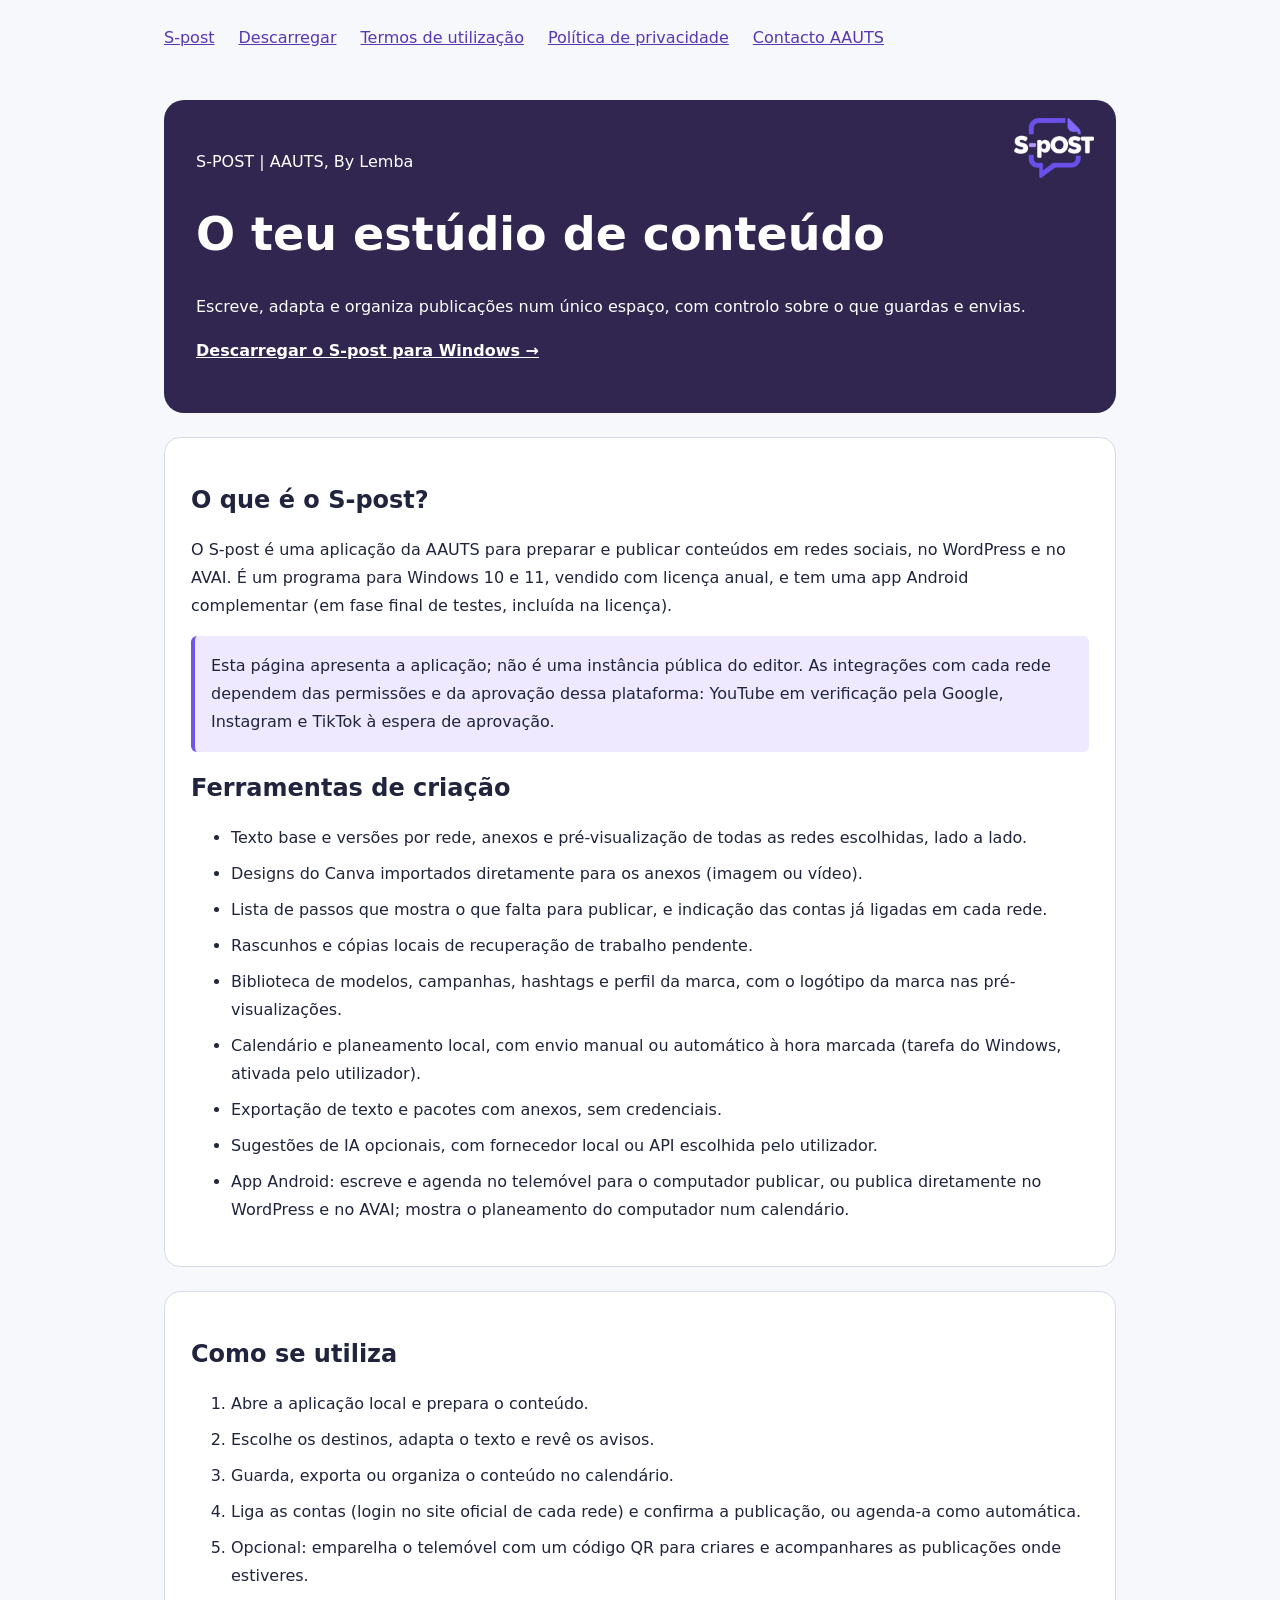
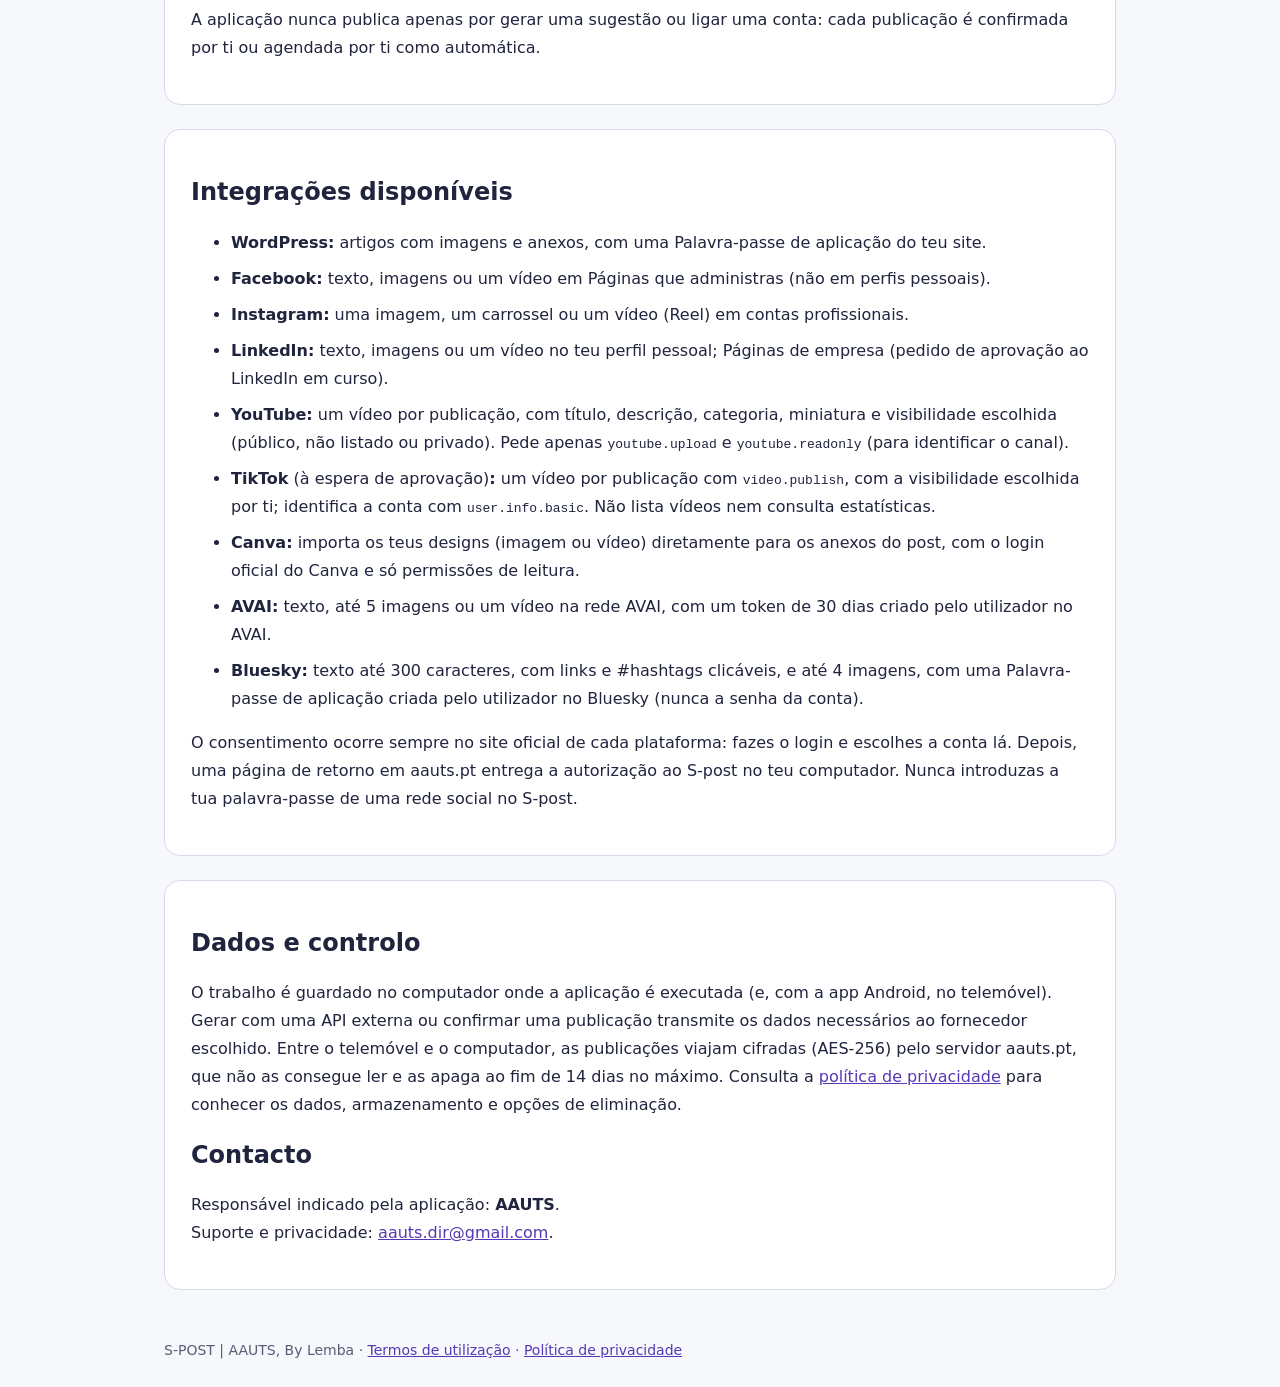
==== index.html @ 444eac50 "Site público do S-post (s-post.aauts.pt)" ====
<!doctype html>
<html lang="pt-PT">
<head>
  <meta charset="utf-8">
  <meta name="viewport" content="width=device-width, initial-scale=1">
  <meta name="description" content="S-post, o estúdio de conteúdos da AAUTS: escreve uma vez e publica no Facebook, LinkedIn, WordPress, AVAI, Bluesky, YouTube, Instagram e TikTok, a partir do Windows e do telemóvel Android.">
  <meta name="referrer" content="no-referrer">
  <title>S-post — publica em várias redes de uma vez | AAUTS</title>
  <link rel="stylesheet" href="style.css">
</head>
<body>
<nav aria-label="Navegação principal">
  <a href="index.html" aria-current="page">S-post</a>
  <a href="https://www.aauts.pt/deskai/spost/s-post.php">Descarregar</a>
  <a href="termos.html">Termos de utilização</a>
  <a href="privacidade.html">Política de privacidade</a>
  <a href="mailto:aauts.dir@gmail.com">Contacto AAUTS</a>
</nav>
<main>
  <header style="position:relative">
    <img src="media/logo-spost-branco.webp" alt="S-pOST" width="240" height="180"
      style="position:absolute;top:18px;right:22px;width:clamp(56px,10vw,80px);height:auto">
    <p style="padding-right:76px">S-POST | AAUTS, By Lemba</p>
    <h1>O teu estúdio de conteúdo</h1>
    <p>Escreve, adapta e organiza publicações num único espaço, com controlo sobre o que guardas e envias.</p>
    <p><a href="https://www.aauts.pt/deskai/spost/s-post.php" style="color:#fff;font-weight:700">Descarregar o S-post para Windows →</a></p>
  </header>
  <section>
    <h2>O que é o S-post?</h2>
    <p>O S-post é uma aplicação da AAUTS para preparar e publicar conteúdos em redes sociais, no WordPress e no AVAI.
      É um programa para Windows 10 e 11, vendido com licença anual, e tem uma app Android complementar
      (em fase final de testes, incluída na licença).</p>
    <p class="notice">Esta página apresenta a aplicação; não é uma instância pública do editor. As integrações com cada
      rede dependem das permissões e da aprovação dessa plataforma: YouTube em verificação pela Google, Instagram e
      TikTok à espera de aprovação.</p>
    <h2>Ferramentas de criação</h2>
    <ul>
      <li>Texto base e versões por rede, anexos e pré-visualização de todas as redes escolhidas, lado a lado.</li>
      <li>Designs do Canva importados diretamente para os anexos (imagem ou vídeo).</li>
      <li>Lista de passos que mostra o que falta para publicar, e indicação das contas já ligadas em cada rede.</li>
      <li>Rascunhos e cópias locais de recuperação de trabalho pendente.</li>
      <li>Biblioteca de modelos, campanhas, hashtags e perfil da marca, com o logótipo da marca nas pré-visualizações.</li>
      <li>Calendário e planeamento local, com envio manual ou automático à hora marcada (tarefa do Windows, ativada pelo utilizador).</li>
      <li>Exportação de texto e pacotes com anexos, sem credenciais.</li>
      <li>Sugestões de IA opcionais, com fornecedor local ou API escolhida pelo utilizador.</li>
      <li>App Android: escreve e agenda no telemóvel para o computador publicar, ou publica diretamente no
        WordPress e no AVAI; mostra o planeamento do computador num calendário.</li>
    </ul>
  </section>
  <section>
    <h2>Como se utiliza</h2>
    <ol>
      <li>Abre a aplicação local e prepara o conteúdo.</li>
      <li>Escolhe os destinos, adapta o texto e revê os avisos.</li>
      <li>Guarda, exporta ou organiza o conteúdo no calendário.</li>
      <li>Liga as contas (login no site oficial de cada rede) e confirma a publicação, ou agenda-a como automática.</li>
      <li>Opcional: emparelha o telemóvel com um código QR para criares e acompanhares as publicações onde estiveres.</li>
    </ol>
    <p>A aplicação nunca publica apenas por gerar uma sugestão ou ligar uma conta: cada publicação é confirmada por ti ou agendada por ti como automática.</p>
  </section>
  <section>
    <h2>Integrações disponíveis</h2>
    <ul>
      <li><strong>WordPress:</strong> artigos com imagens e anexos, com uma Palavra-passe de aplicação do teu site.</li>
      <li><strong>Facebook:</strong> texto, imagens ou um vídeo em Páginas que administras (não em perfis pessoais).</li>
      <li><strong>Instagram:</strong> uma imagem, um carrossel ou um vídeo (Reel) em contas profissionais.</li>
      <li><strong>LinkedIn:</strong> texto, imagens ou um vídeo no teu perfil pessoal; Páginas de empresa (pedido de aprovação ao LinkedIn em curso).</li>
      <li><strong>YouTube:</strong> um vídeo por publicação, com título, descrição, categoria, miniatura e visibilidade escolhida (público, não listado ou privado). Pede apenas <code>youtube.upload</code> e <code>youtube.readonly</code> (para identificar o canal).</li>
      <li><strong>TikTok</strong> (à espera de aprovação)<strong>:</strong> um vídeo por publicação com <code>video.publish</code>, com a visibilidade escolhida por ti; identifica a conta com <code>user.info.basic</code>. Não lista vídeos nem consulta estatísticas.</li>
      <li><strong>Canva:</strong> importa os teus designs (imagem ou vídeo) diretamente para os anexos do post, com o login oficial do Canva e só permissões de leitura.</li>
      <li><strong>AVAI:</strong> texto, até 5 imagens ou um vídeo na rede AVAI, com um token de 30 dias criado pelo utilizador no AVAI.</li>
      <li><strong>Bluesky:</strong> texto até 300 caracteres, com links e #hashtags clicáveis, e até 4 imagens, com uma Palavra-passe de aplicação criada pelo utilizador no Bluesky (nunca a senha da conta).</li>
    </ul>
    <p>O consentimento ocorre sempre no site oficial de cada plataforma: fazes o login e escolhes a conta lá. Depois, uma página de retorno em aauts.pt entrega a autorização ao S-post no teu computador. Nunca introduzas a tua palavra-passe de uma rede social no S-post.</p>
  </section>
  <section>
    <h2>Dados e controlo</h2>
    <p>O trabalho é guardado no computador onde a aplicação é executada (e, com a app Android, no telemóvel). Gerar com uma API externa ou confirmar uma publicação transmite os dados necessários ao fornecedor escolhido. Entre o telemóvel e o computador, as publicações viajam cifradas (AES-256) pelo servidor aauts.pt, que não as consegue ler e as apaga ao fim de 14 dias no máximo. Consulta a <a href="privacidade.html">política de privacidade</a> para conhecer os dados, armazenamento e opções de eliminação.</p>
    <h2>Contacto</h2>
    <p>Responsável indicado pela aplicação: <strong>AAUTS</strong>.<br>Suporte e privacidade: <a href="mailto:aauts.dir@gmail.com">aauts.dir@gmail.com</a>.</p>
  </section>
</main>
<footer>S-POST | AAUTS, By Lemba · <a href="termos.html">Termos de utilização</a> · <a href="privacidade.html">Política de privacidade</a></footer>
</body>
</html>
---- style.css ----
:root {
  color-scheme: light;
  font-family: system-ui, -apple-system, "Segoe UI", sans-serif;
  color: #20243d;
  background: #f7f8fc;
  line-height: 1.75;
}
* { box-sizing: border-box; }
body { margin: 0; }
main, nav, footer { max-width: 1000px; margin: auto; padding: 24px; }
nav { display: flex; flex-wrap: wrap; gap: 12px 24px; }
a { color: #5638b4; overflow-wrap: anywhere; }
a:focus-visible { outline: 3px solid #7155e8; outline-offset: 4px; }
header { padding: 32px; border-radius: 20px; background: #302650; color: white; }
h1 { line-height: 1.2; font-size: clamp(30px, 5vw, 46px); }
h2 { line-height: 1.35; }
section { margin-top: 24px; padding: 26px; border: 1px solid #d6dbea; border-radius: 16px; background: white; }
li { margin: 8px 0; }
.notice { border-left: 4px solid #7155e8; padding: 16px; background: #eee9ff; border-radius: 6px; }
code { overflow-wrap: anywhere; }
footer { color: #565d75; font-size: 14px; }
@media (max-width: 600px) {
  main, nav, footer { padding: 16px; }
  header, section { padding: 20px; }
}
@media print {
  :root { background: white; color: black; }
  nav { display: none; }
  header { background: white; color: black; padding: 0; }
  section { border: 0; padding: 12px 0; }
}
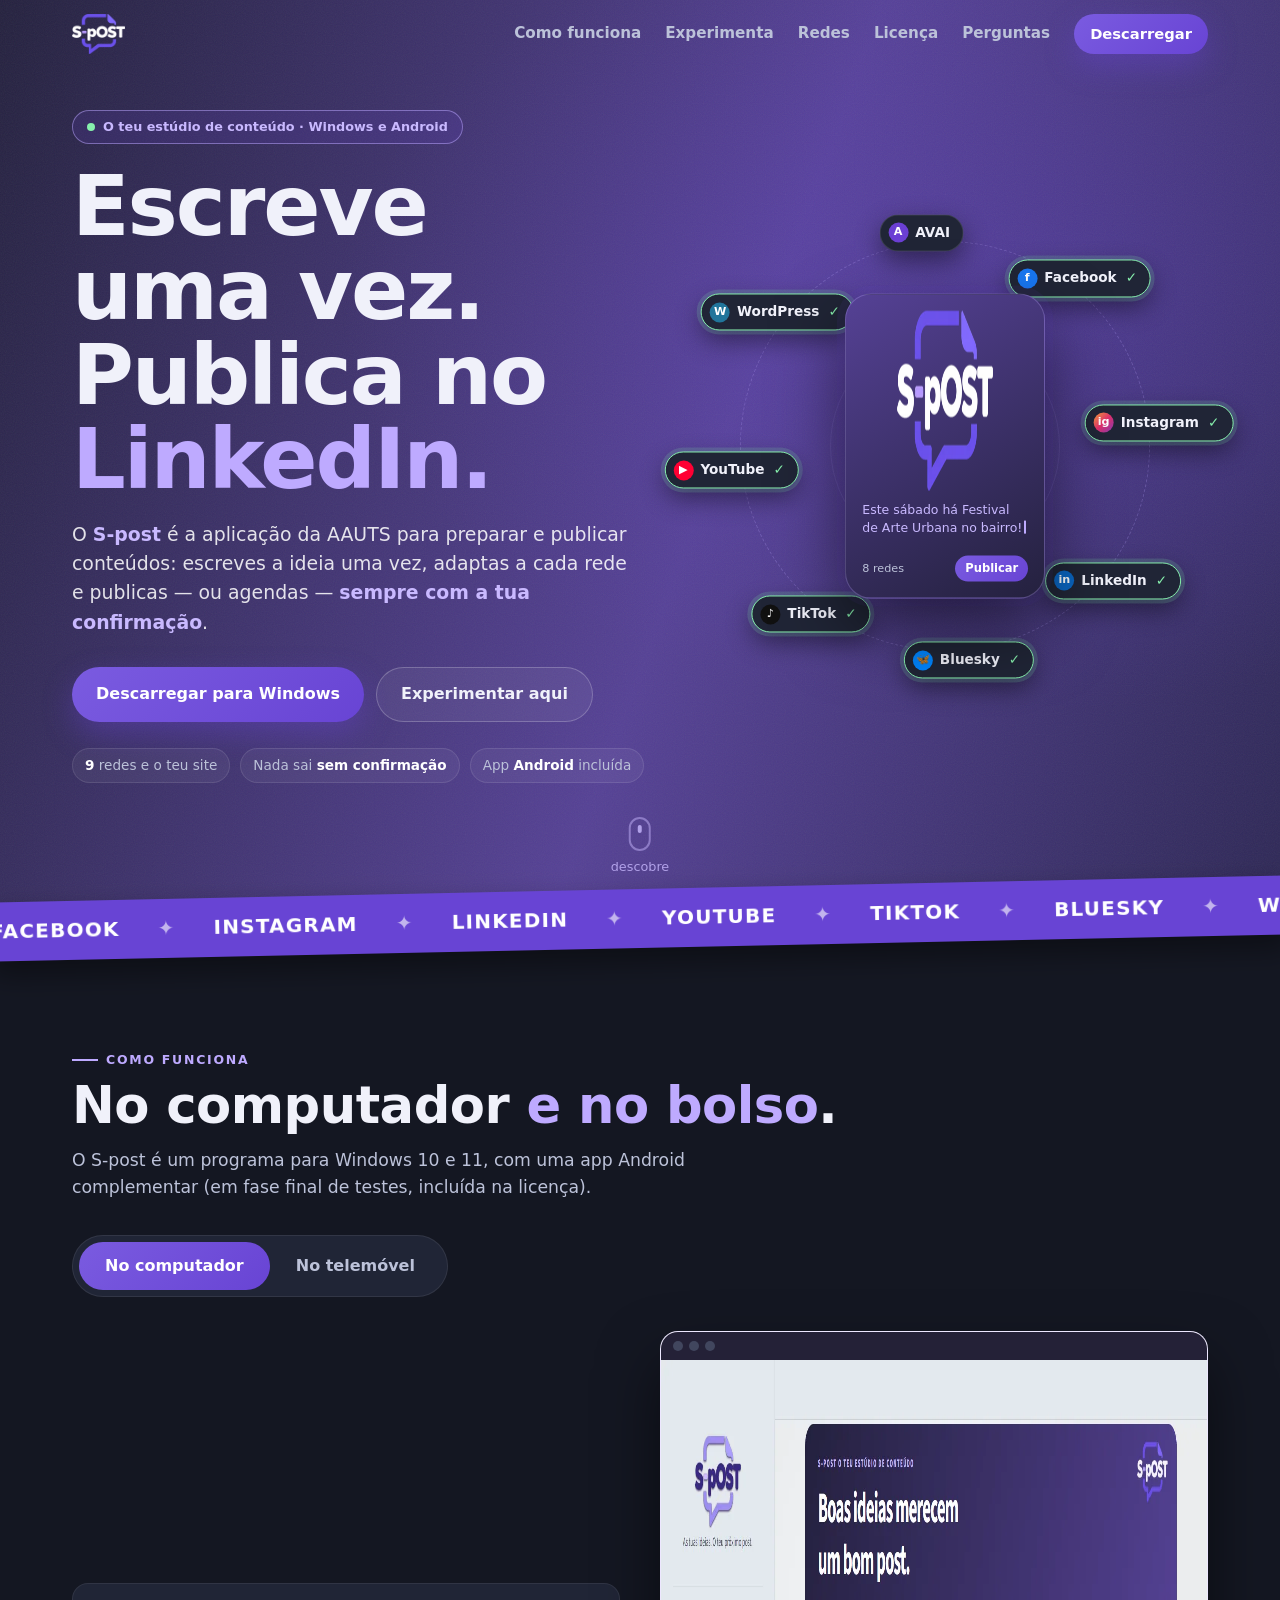
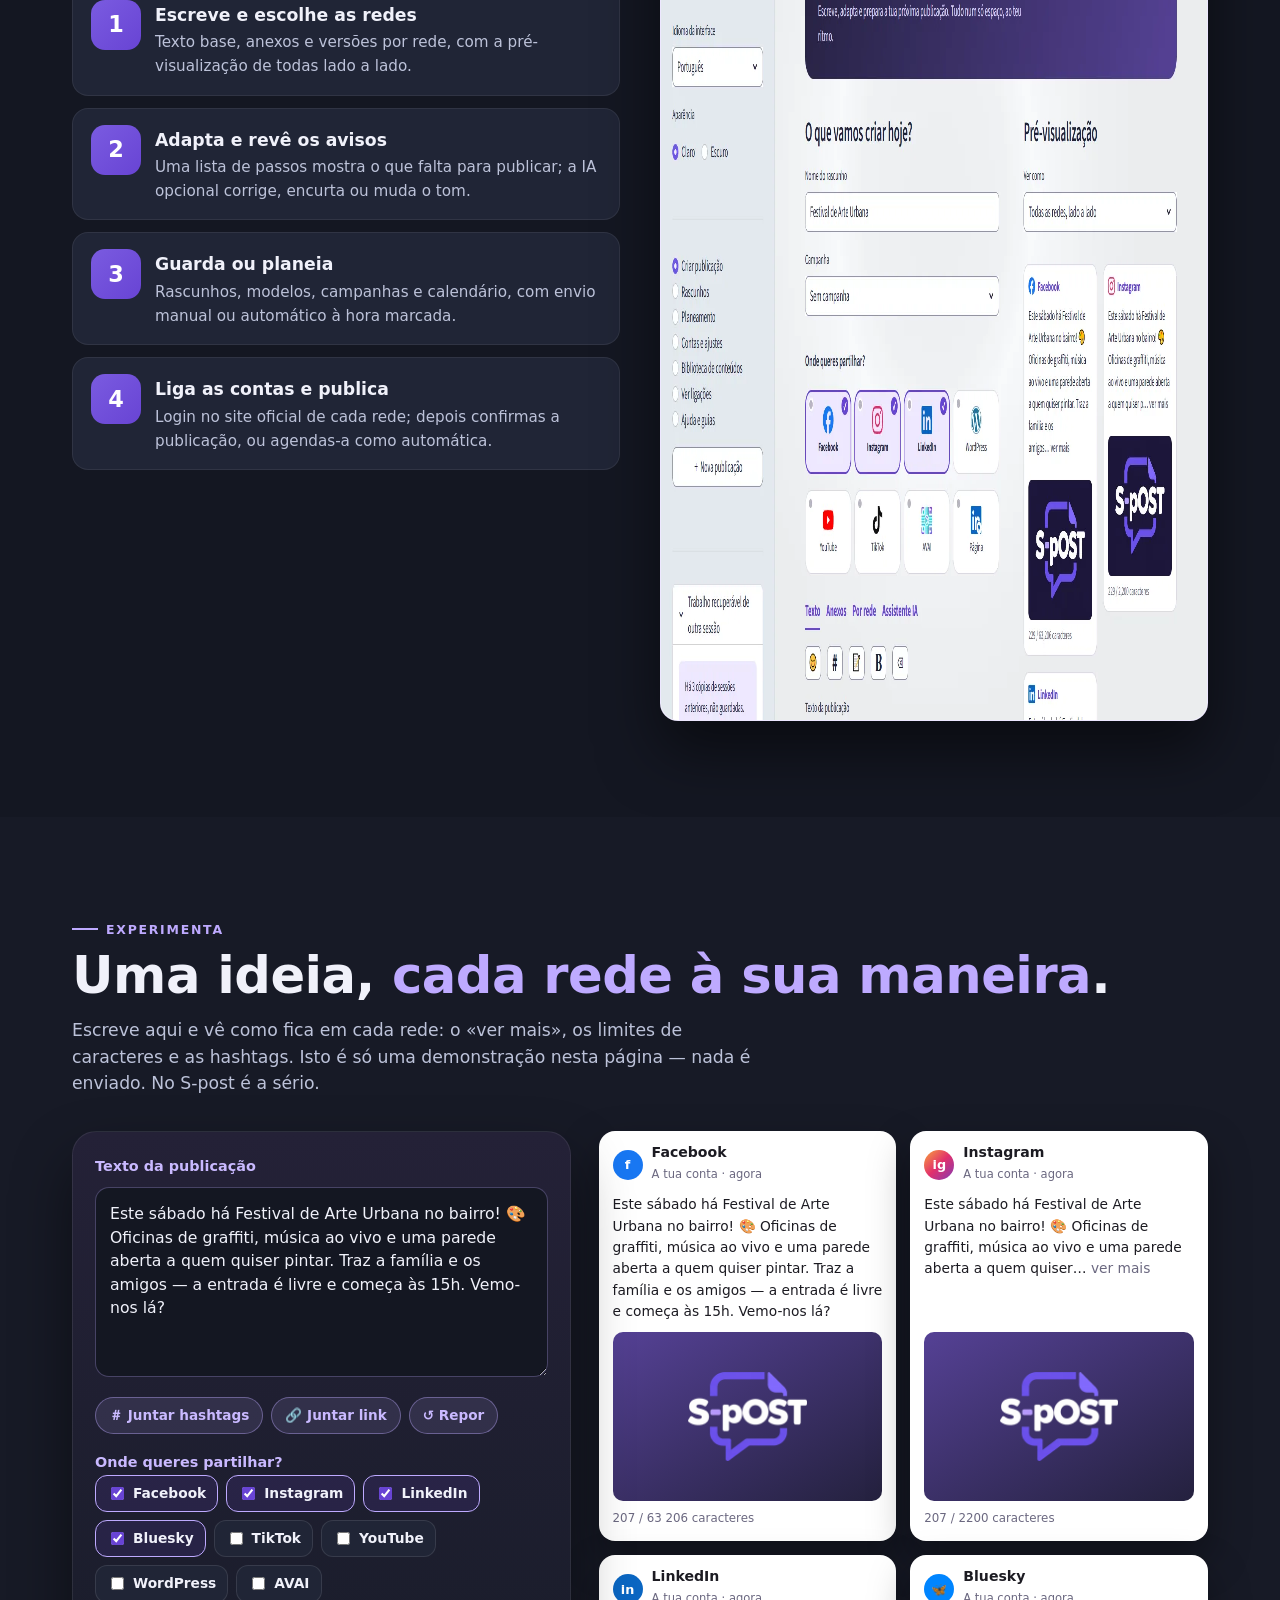
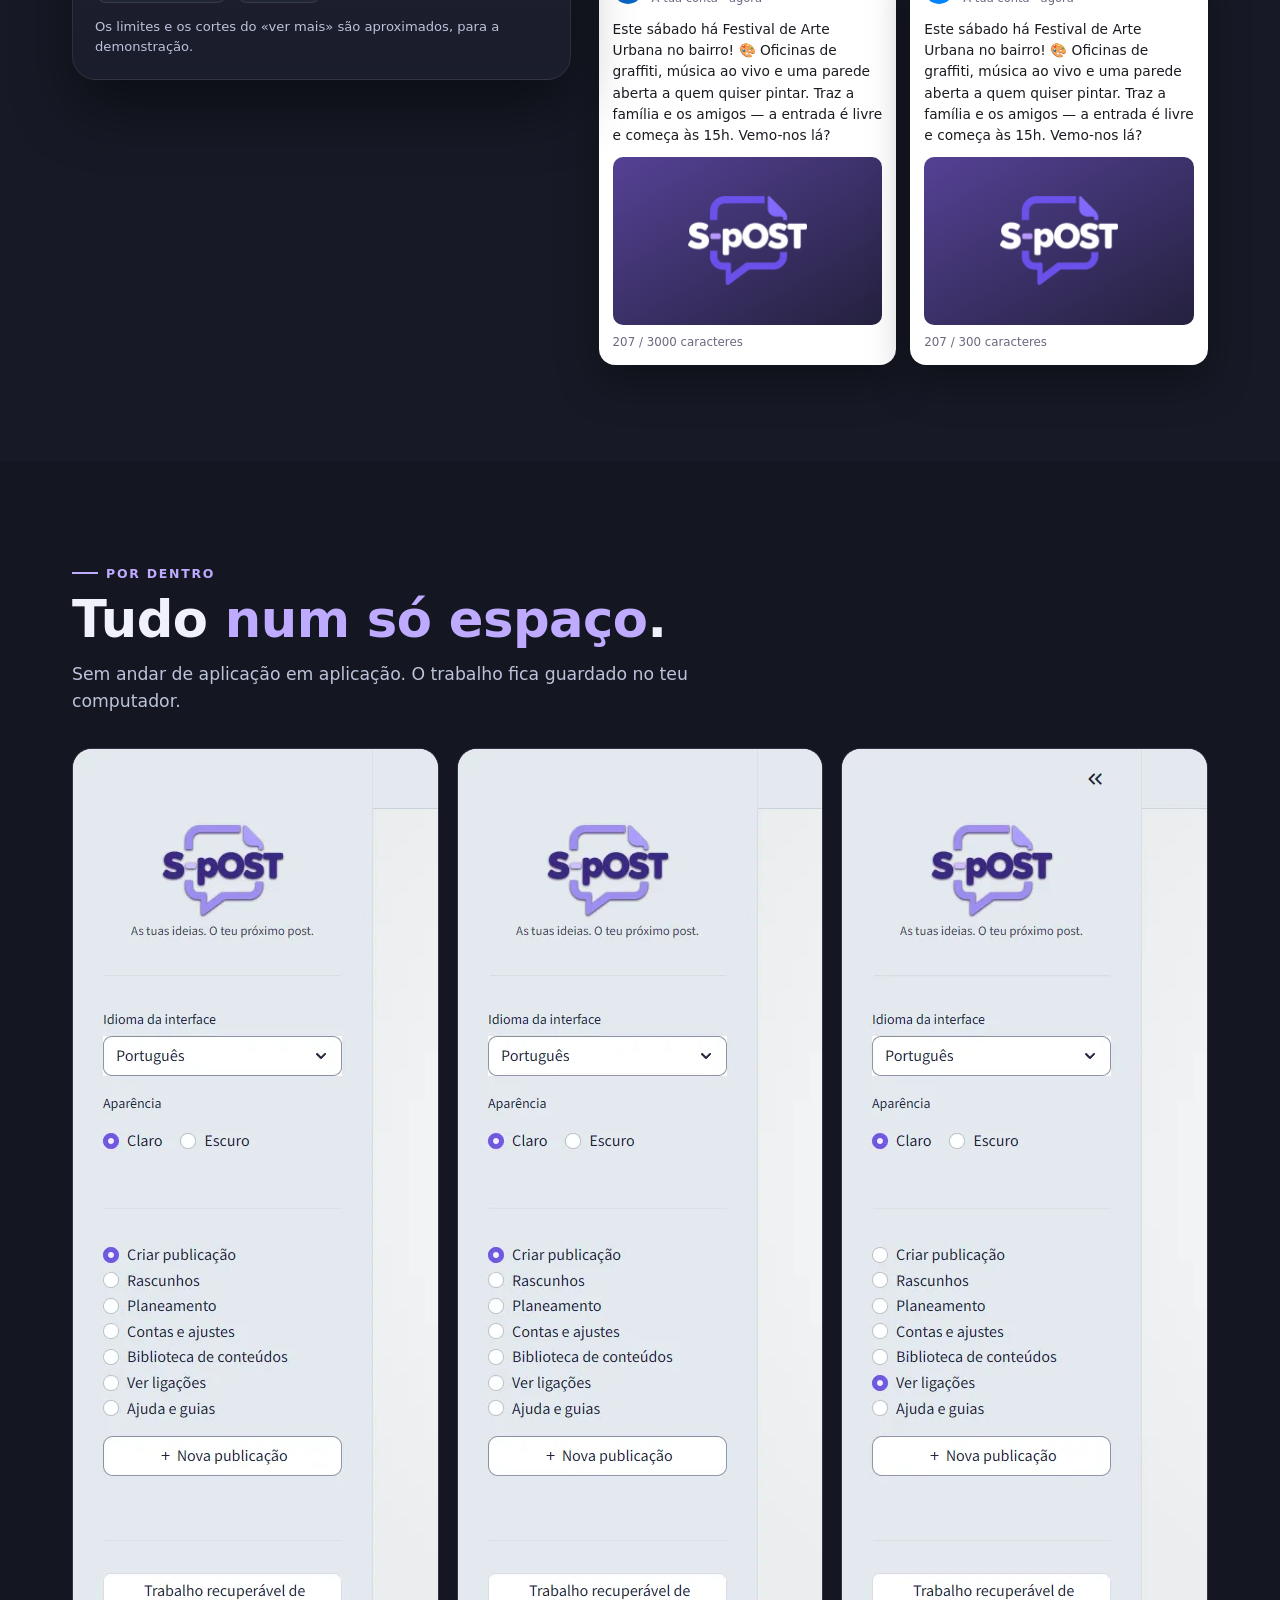
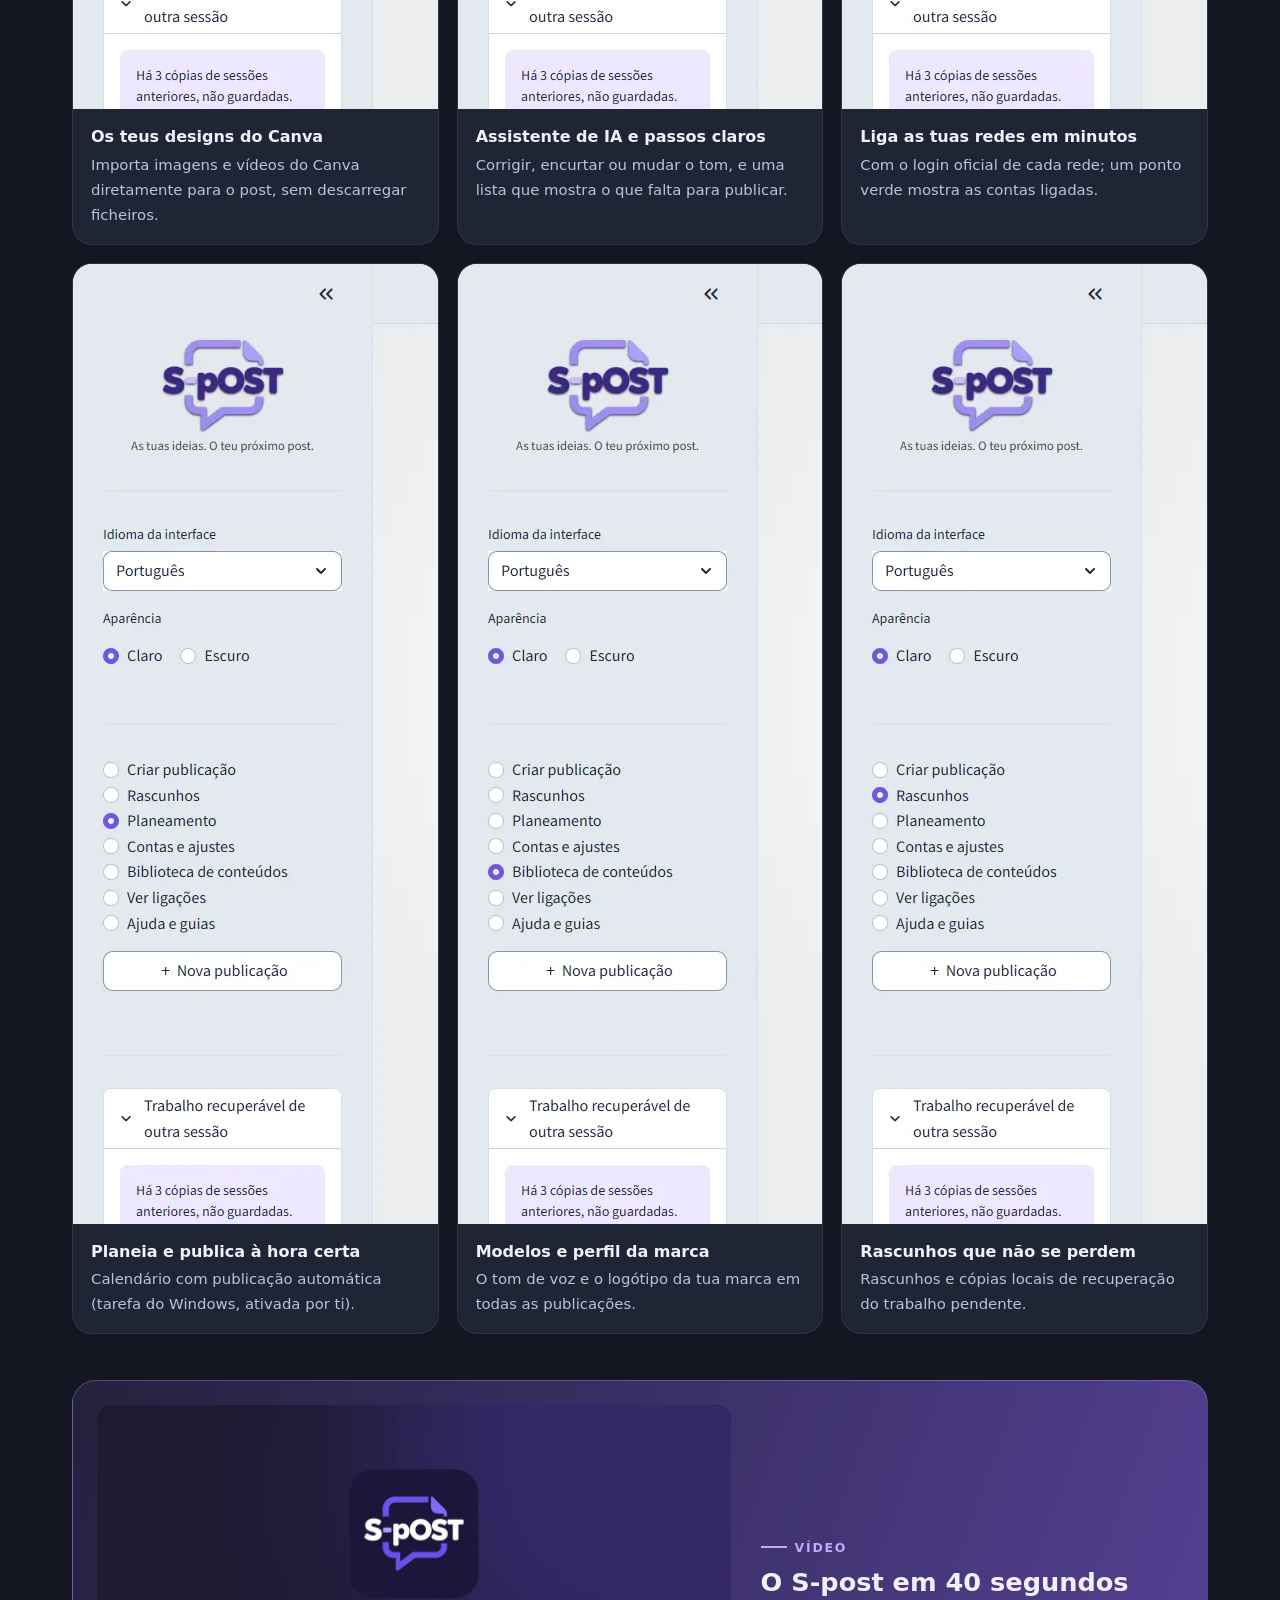
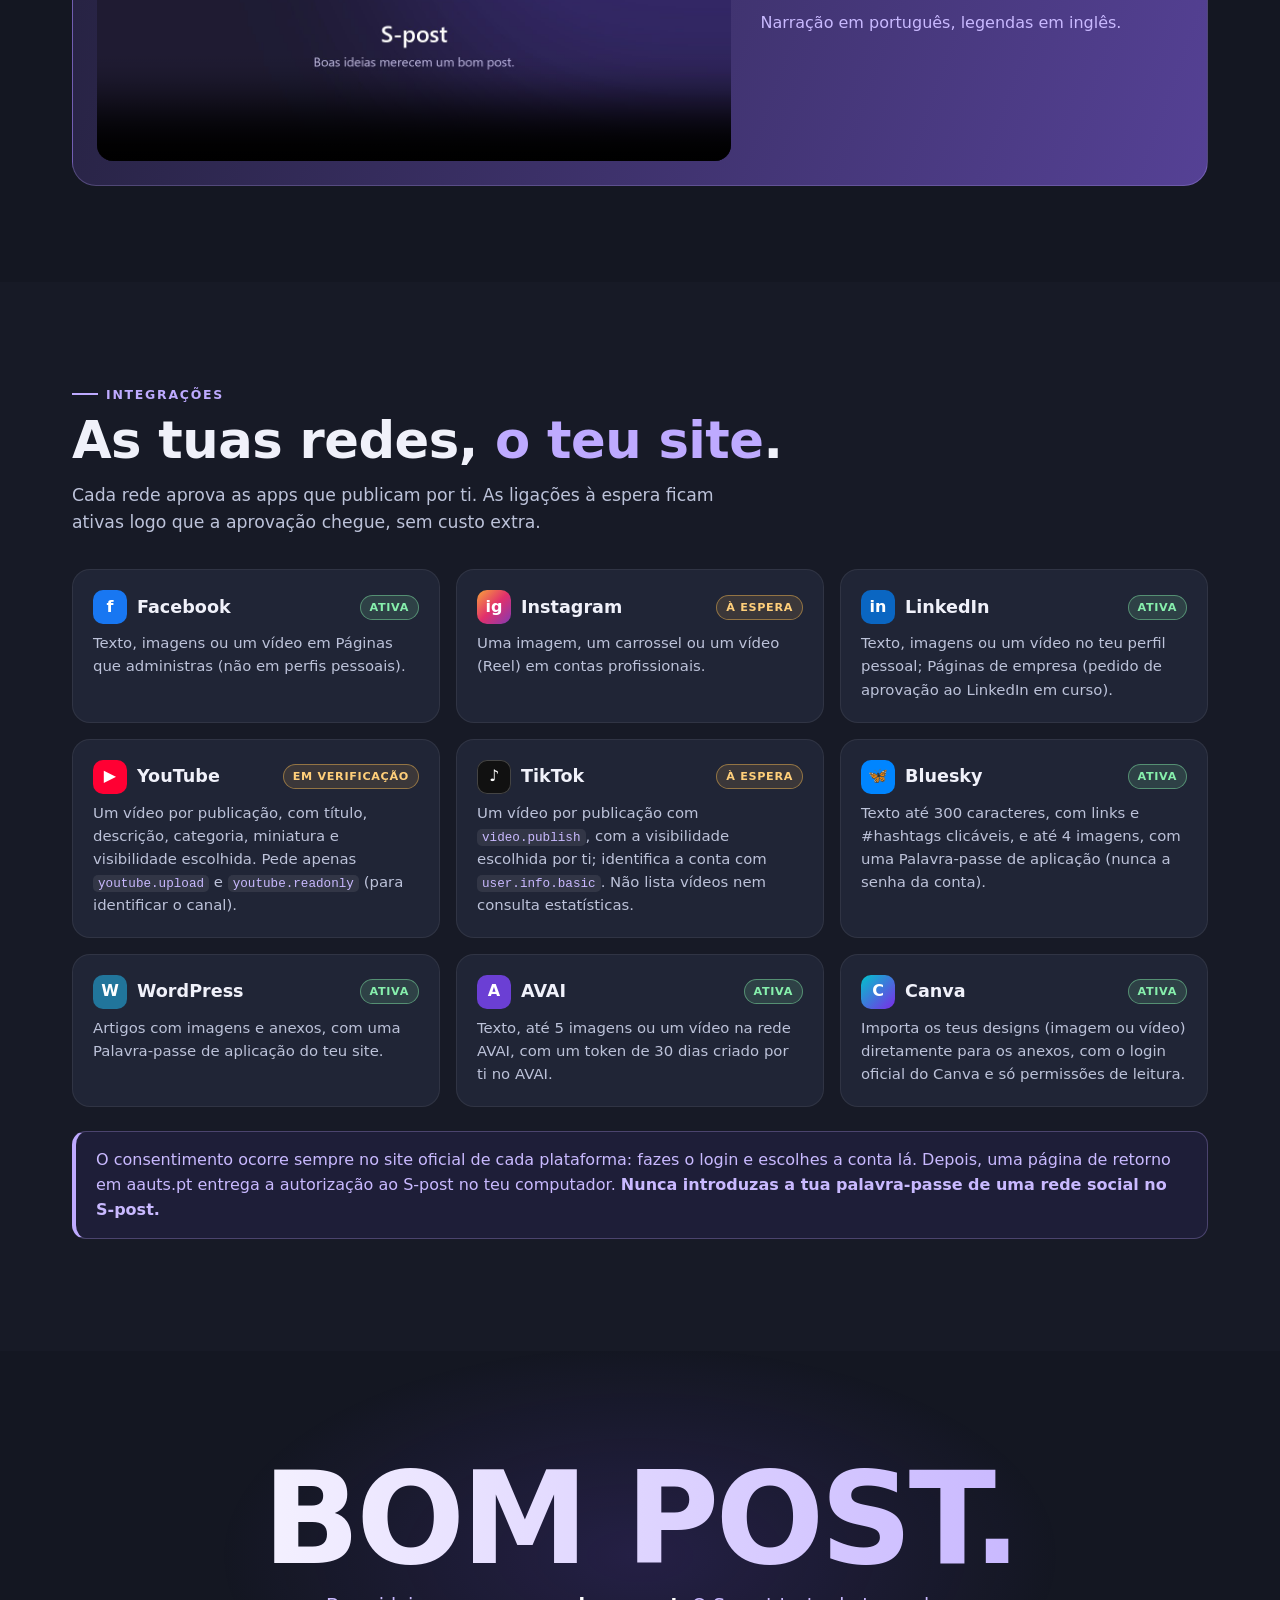
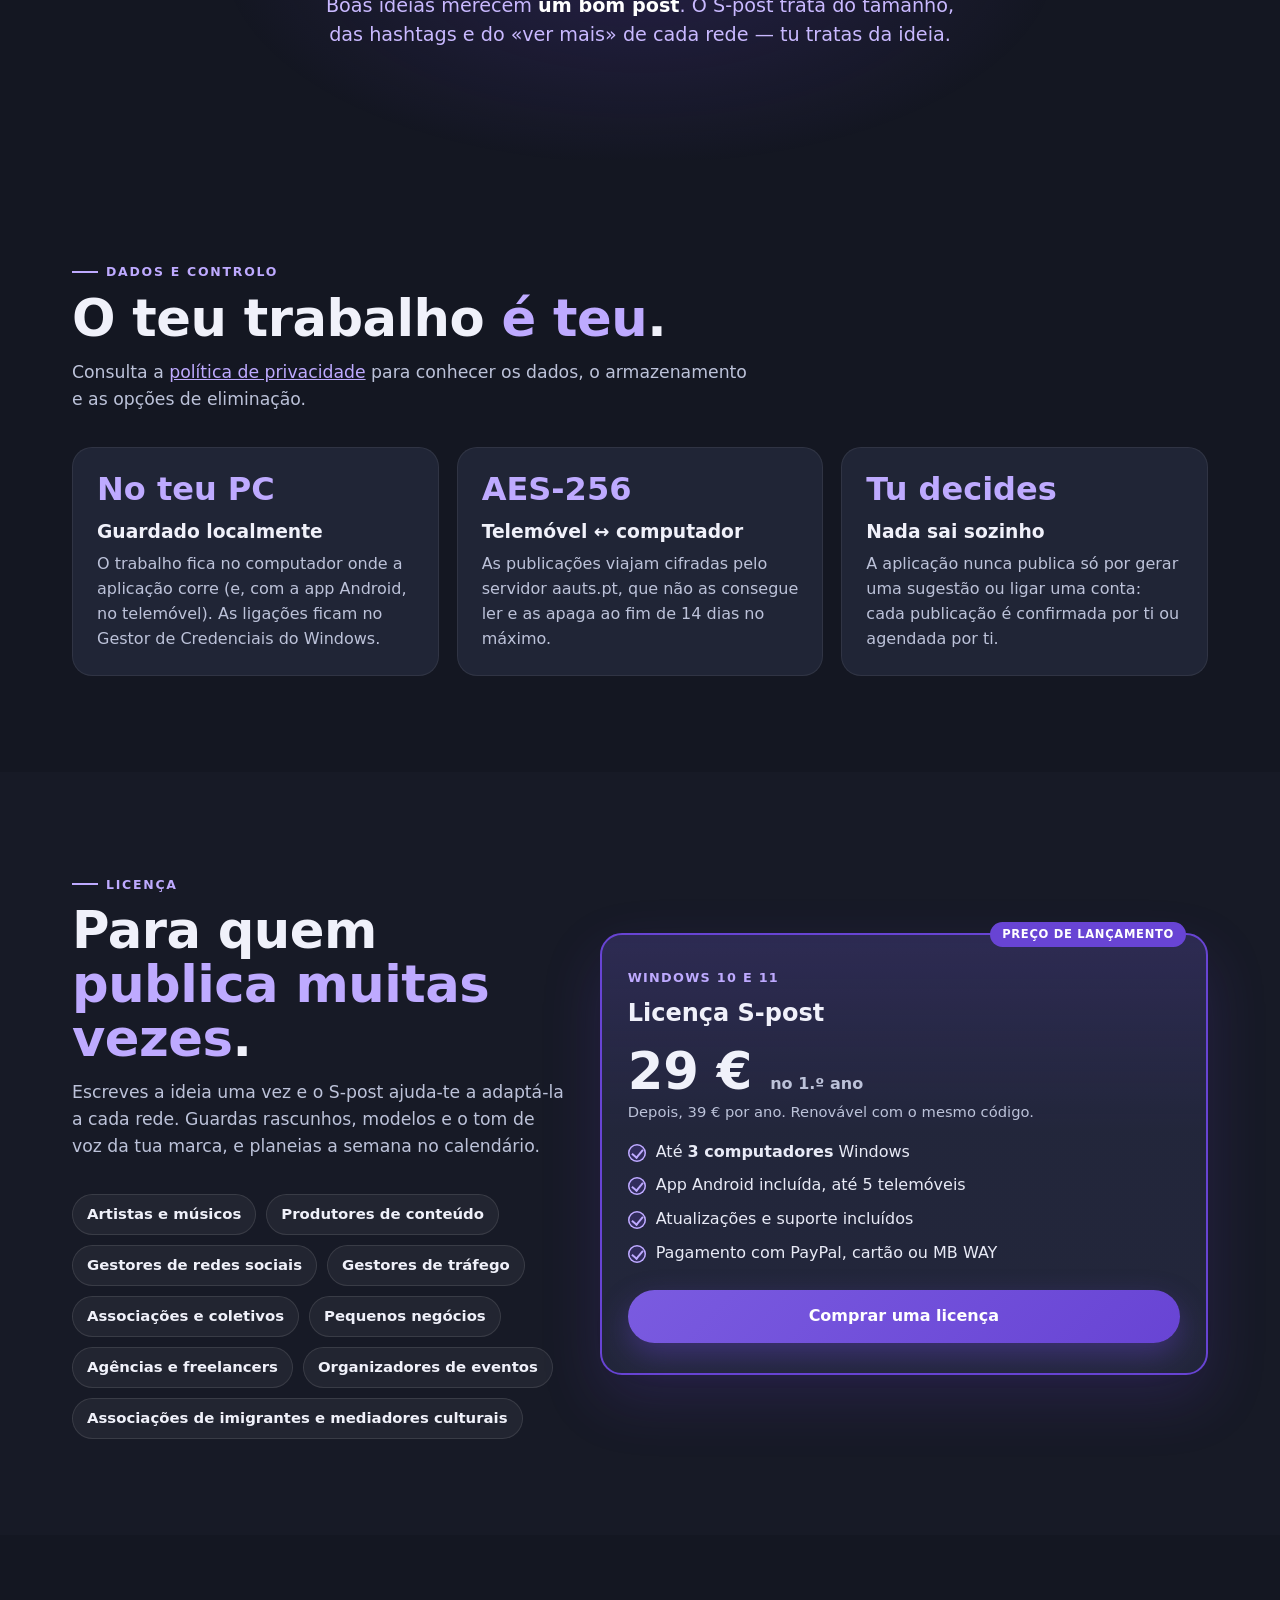
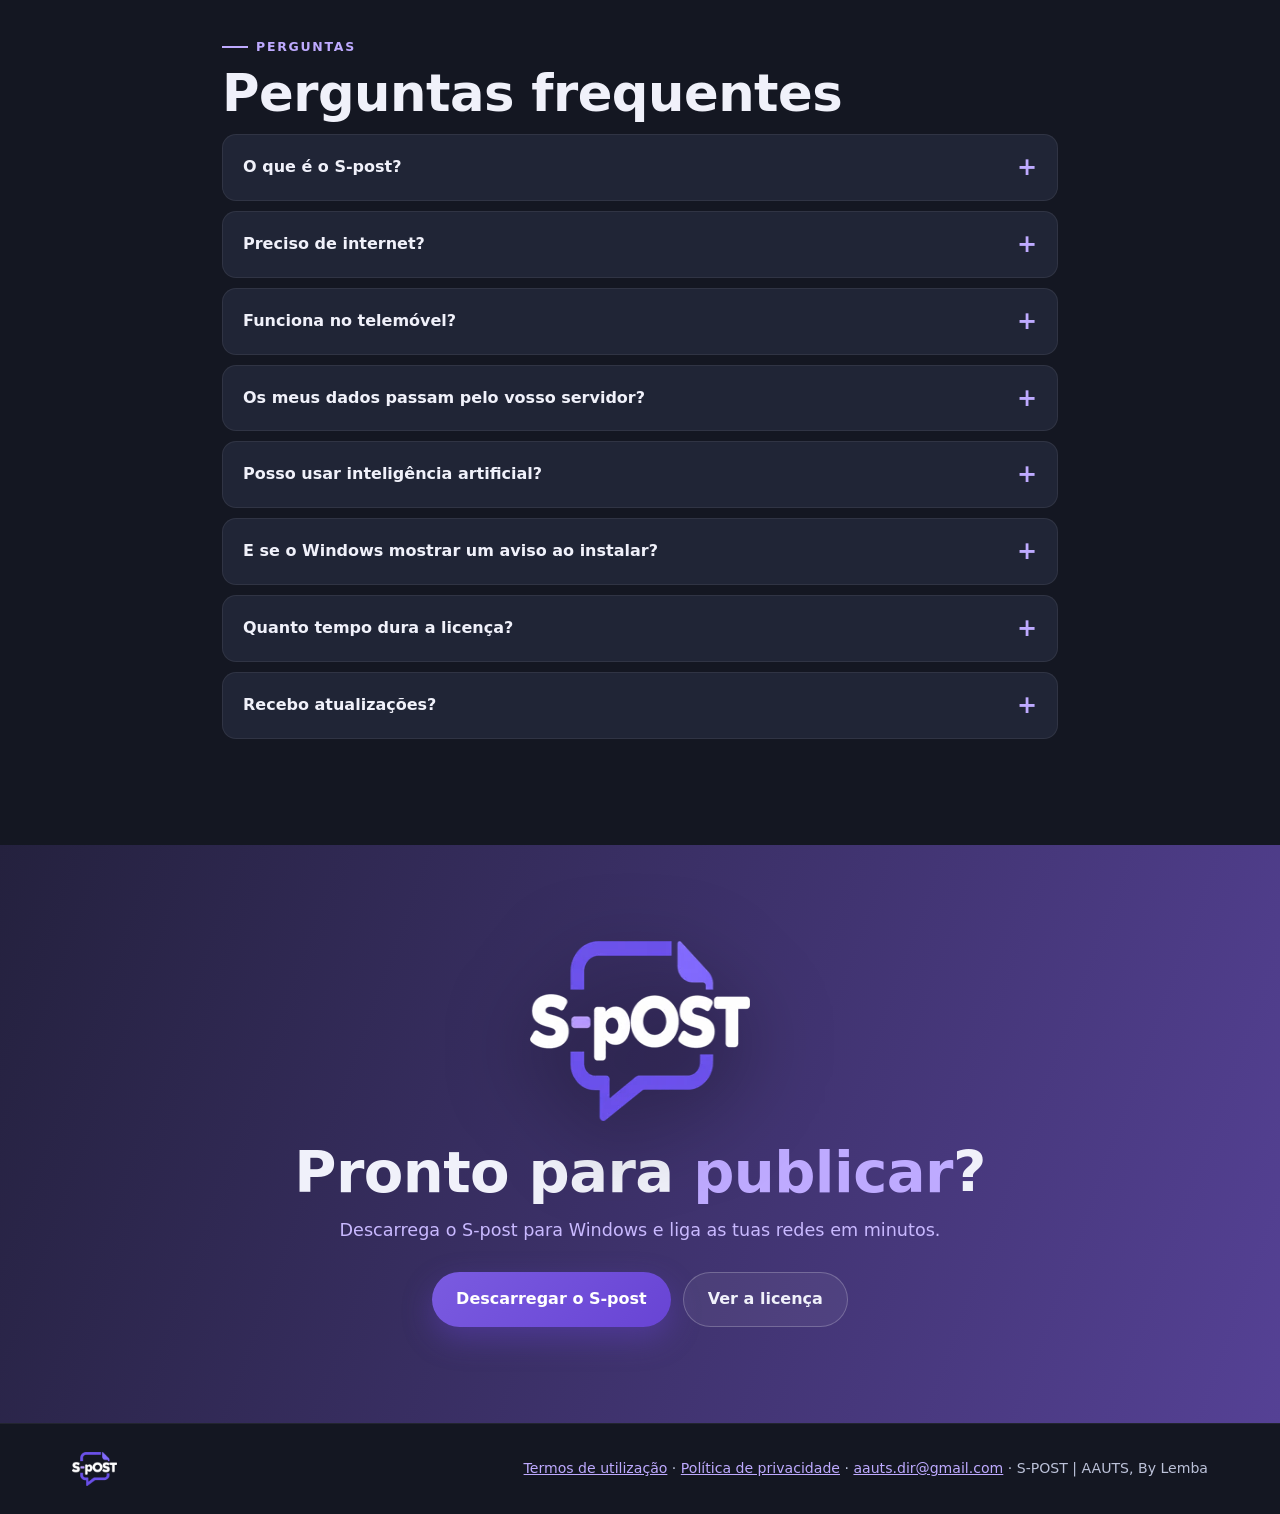
==== commit deefebc2: "Página de entrada nova e páginas legais no mesmo estilo Co-Authored-By: Claude Opus 5.5 <noreply@ant" ====
--- a/index.html
+++ b/index.html
@@ -1,85 +1,654 @@
 <!doctype html>
 <html lang="pt-PT">
 <head>
-  <meta charset="utf-8">
-  <meta name="viewport" content="width=device-width, initial-scale=1">
-  <meta name="description" content="S-post, o estúdio de conteúdos da AAUTS: escreve uma vez e publica no Facebook, LinkedIn, WordPress, AVAI, Bluesky, YouTube, Instagram e TikTok, a partir do Windows e do telemóvel Android.">
-  <meta name="referrer" content="no-referrer">
-  <title>S-post — publica em várias redes de uma vez | AAUTS</title>
-  <link rel="stylesheet" href="style.css">
+<meta charset="utf-8">
+<meta name="viewport" content="width=device-width, initial-scale=1">
+<title>S-post — publica em várias redes de uma vez | AAUTS</title>
+<meta name="description" content="S-post, o estúdio de conteúdos da AAUTS: escreve uma vez e publica no Facebook, LinkedIn, WordPress, AVAI, Bluesky, YouTube, Instagram e TikTok, a partir do Windows e do telemóvel Android.">
+<meta name="referrer" content="no-referrer">
+<link rel="icon" href="media/logo-spost.webp">
+<meta property="og:title" content="S-post — publica em várias redes de uma vez">
+<meta property="og:description" content="Escreve uma vez, adapta a cada rede e publica com a tua confirmação. Windows e Android.">
+<meta property="og:image" content="https://s-post.aauts.pt/media/editor.webp">
+<meta property="og:url" content="https://s-post.aauts.pt/">
+<meta name="twitter:card" content="summary_large_image">
+<meta name="theme-color" content="#141722">
+<style>
+:root{
+  /* cores do S-post: tema escuro do programa (ui/appearance.py), topo do editor e logótipo */
+  --roxo:#6844d4; --roxo2:#beaaff; --lilas:#c9b9ff; --fundo:#141722; --fundo2:#171a26; --cartao:#202536; --lateral:#242137;
+  --ameixa1:#24213e; --ameixa2:#554195; --tinta:#38304f; --texto:#f0f1fa; --suave:#bcc2d9; --borda:rgba(190,170,255,.28); --verde:#86efac;
+  --raio:20px;
+}
+*{box-sizing:border-box}
+html{scroll-behavior:smooth;overflow-x:clip}
+body{margin:0;background:var(--fundo);color:var(--texto);font-family:"Segoe UI",system-ui,-apple-system,Roboto,Arial,sans-serif;line-height:1.55;overflow-x:hidden}
+a{color:var(--roxo2)}
+a:focus-visible,button:focus-visible,textarea:focus-visible{outline:3px solid var(--roxo2);outline-offset:3px}
+img{max-width:100%;display:block}
+.wrap{max-width:1180px;margin:0 auto;padding:0 22px}
+.kicker{display:inline-flex;align-items:center;gap:8px;color:var(--roxo2);font-weight:800;text-transform:uppercase;letter-spacing:.14em;font-size:.78rem}
+.kicker::before{content:"";width:26px;height:2px;background:var(--roxo2)}
+h2{font-size:clamp(2rem,4.4vw,3.2rem);line-height:1.05;margin:10px 0 14px;letter-spacing:-.01em}
+h2 em{font-style:normal;color:var(--roxo2)}
+.sub{color:var(--suave);font-size:1.08rem;max-width:680px;margin:0 0 34px}
+section{padding:96px 0;position:relative}
+.btn{display:inline-flex;align-items:center;justify-content:center;gap:10px;background:linear-gradient(135deg,#7a5be0,var(--roxo));
+  color:#fff;font-weight:800;text-decoration:none;border-radius:999px;padding:14px 24px;border:none;cursor:pointer;
+  box-shadow:0 12px 30px rgba(104,68,212,.38);transition:transform .15s, box-shadow .15s;font-size:1rem;font-family:inherit}
+.btn:hover{transform:translateY(-2px);box-shadow:0 16px 36px rgba(104,68,212,.5)}
+.btn.sec{background:rgba(255,255,255,.06);color:var(--texto);border:1px solid rgba(255,255,255,.22);box-shadow:none}
+.btn.pq{padding:9px 16px;font-size:.92rem}
+.seta{width:14px;height:14px;border:solid currentColor;border-width:0 3px 3px 0;transform:rotate(45deg);margin-top:-6px}
+
+/* revelar ao fazer scroll */
+.rv{opacity:0;transform:translateY(26px);transition:opacity .8s ease, transform .8s ease}
+.rv.on{opacity:1;transform:none}
+.rv.d1{transition-delay:.1s}.rv.d2{transition-delay:.2s}.rv.d3{transition-delay:.3s}
+
+/* ---------- topo ---------- */
+header{position:fixed;inset:0 0 auto 0;z-index:50;transition:background .3s, border-color .3s;border-bottom:1px solid transparent}
+header.solido{background:rgba(20,23,34,.86);backdrop-filter:blur(12px);border-bottom-color:rgba(190,170,255,.16)}
+header .wrap{display:flex;align-items:center;justify-content:space-between;gap:16px;height:68px}
+header .logo img{height:40px;width:auto}
+nav{display:flex;align-items:center;gap:24px}
+nav a{color:var(--suave);text-decoration:none;font-weight:600;font-size:.95rem;transition:color .15s}
+nav a:hover{color:#fff}
+nav a.btn{color:#fff}
+
+/* ---------- hero ---------- */
+.hero{min-height:100vh;min-height:100svh;display:flex;align-items:center;padding:110px 0 120px;overflow:hidden;
+  background:radial-gradient(1100px 680px at 78% 34%, rgba(104,68,212,.28), transparent 60%),
+             linear-gradient(110deg,var(--ameixa1) 0%,var(--ameixa2) 55%,#2e2856 100%)}
+.hero::after{content:"";position:absolute;inset:0;pointer-events:none;opacity:.07;
+  background-image:url("data:image/svg+xml,%3Csvg xmlns='http://www.w3.org/2000/svg' width='160' height='160'%3E%3Cfilter id='n'%3E%3CfeTurbulence type='fractalNoise' baseFrequency='.9' numOctaves='2'/%3E%3C/filter%3E%3Crect width='160' height='160' filter='url(%23n)'/%3E%3C/svg%3E")}
+.hero .wrap{position:relative;z-index:3;width:100%;display:grid;grid-template-columns:1.05fr .95fr;gap:30px;align-items:center}
+.tag{display:inline-flex;align-items:center;gap:8px;font-size:.8rem;font-weight:800;color:var(--lilas);border:1px solid rgba(190,170,255,.5);
+  background:rgba(104,68,212,.16);padding:6px 14px;border-radius:999px}
+.tag i{width:8px;height:8px;border-radius:50%;background:var(--verde);box-shadow:0 0 0 0 rgba(134,239,172,.7);animation:pulso 2s infinite}
+@keyframes pulso{70%{box-shadow:0 0 0 10px rgba(134,239,172,0)}100%{box-shadow:0 0 0 0 rgba(134,239,172,0)}}
+h1{font-size:clamp(2.8rem,6.6vw,5.4rem);line-height:1;margin:20px 0 18px;font-weight:900;letter-spacing:-.025em}
+h1 .rodar{display:inline-block;color:var(--roxo2);position:relative}
+h1 .rodar span{display:inline-block;animation:entra .55s cubic-bezier(.2,.8,.2,1)}
+@keyframes entra{from{opacity:0;transform:translateY(.4em) rotateX(60deg)}to{opacity:1;transform:none}}
+.lead{font-size:1.18rem;color:rgba(255,255,255,.86);margin:0 0 30px;max-width:560px}
+.lead b{color:var(--lilas)}
+.acoes{display:flex;gap:12px;flex-wrap:wrap}
+.selos{display:flex;gap:10px;flex-wrap:wrap;margin-top:26px}
+.selo{font-size:.85rem;color:var(--suave);background:rgba(255,255,255,.05);border:1px solid rgba(255,255,255,.1);border-radius:999px;padding:6px 12px}
+.selo b{color:#fff}
+
+/* órbita: o post no centro e as redes à volta */
+.orbita{position:relative;width:min(500px,100%);aspect-ratio:1;justify-self:center}
+.orbita::before,.orbita::after{content:"";position:absolute;inset:9%;border-radius:50%;border:1px dashed rgba(190,170,255,.25)}
+.orbita::after{inset:27%;border-style:solid;border-color:rgba(190,170,255,.12)}
+.centro{position:absolute;left:50%;top:50%;width:40%;transform:translate(-50%,-50%);z-index:3;border-radius:26px;padding:16px;
+  background:linear-gradient(150deg,var(--ameixa2),var(--ameixa1));border:1px solid var(--borda);box-shadow:0 30px 70px rgba(0,0,0,.55),0 0 0 8px rgba(104,68,212,.08)}
+.centro img{width:58%;margin:0 auto 10px}
+.centro .escrita{font-size:.78rem;color:var(--lilas);min-height:3.6em;line-height:1.4}
+.centro .escrita::after{content:"";display:inline-block;width:2px;height:1em;background:var(--roxo2);vertical-align:-2px;margin-left:2px;animation:pisca 1s steps(1) infinite}
+@keyframes pisca{50%{opacity:0}}
+.centro .enviar{margin-top:10px;display:flex;justify-content:space-between;align-items:center;font-size:.7rem;color:var(--suave)}
+.centro .enviar b{background:linear-gradient(135deg,#7a5be0,var(--roxo));color:#fff;border-radius:999px;padding:4px 10px;font-size:.72rem}
+.anel{position:absolute;inset:0}
+@keyframes gira{to{transform:rotate(360deg)}}
+.no{position:absolute;left:50%;top:50%;width:0;height:0}
+.no span{position:absolute;transform:translate(-50%,-50%);display:flex;align-items:center;gap:7px;white-space:nowrap;
+  background:var(--cartao);border:1px solid rgba(255,255,255,.12);border-radius:999px;padding:7px 13px 7px 8px;font-weight:700;font-size:.85rem;
+  box-shadow:0 10px 26px rgba(0,0,0,.45);transition:border-color .3s, box-shadow .3s}
+.no span i{width:20px;height:20px;border-radius:50%;flex:none;display:flex;align-items:center;justify-content:center;font-style:normal;font-size:.7rem;font-weight:900;color:#fff}
+.no.ok span{border-color:var(--verde);box-shadow:0 0 0 4px rgba(134,239,172,.16),0 10px 26px rgba(0,0,0,.45)}
+.no.ok span::after{content:"✓";color:var(--verde);font-weight:900;margin-left:2px}
+.desce{position:absolute;left:50%;bottom:26px;transform:translateX(-50%);z-index:4;color:var(--lilas);font-size:.8rem;text-decoration:none;
+  display:flex;flex-direction:column;align-items:center;gap:6px;opacity:.8}
+.desce span{width:22px;height:34px;border:2px solid rgba(201,185,255,.6);border-radius:12px;position:relative}
+.desce span::after{content:"";position:absolute;left:50%;top:6px;width:4px;height:8px;margin-left:-2px;border-radius:2px;background:var(--lilas);animation:rato 1.6s infinite}
+@keyframes rato{0%{opacity:0;transform:translateY(0)}40%{opacity:1}100%{opacity:0;transform:translateY(10px)}}
+
+/* ---------- faixa das redes ---------- */
+.faixa{background:var(--roxo);color:#fff;overflow:hidden;white-space:nowrap;padding:14px 0;transform:rotate(-1.2deg);margin:-14px -10px 0;position:relative;z-index:5;
+  box-shadow:0 14px 30px rgba(0,0,0,.4)}
+.faixa div{display:inline-flex;gap:38px;animation:passa 34s linear infinite;font-weight:900;font-size:1.25rem;letter-spacing:.06em}
+.faixa span::after{content:"✦";margin-left:38px;opacity:.6}
+@keyframes passa{to{transform:translateX(-50%)}}
+
+/* ---------- como funciona: computador / telemóvel ---------- */
+.lados{display:inline-flex;background:var(--cartao);border:1px solid rgba(255,255,255,.08);border-radius:999px;padding:6px;margin-bottom:34px;position:relative}
+.lados button{position:relative;z-index:1;background:none;border:none;color:var(--suave);font:inherit;font-weight:800;font-size:1rem;padding:12px 26px;border-radius:999px;cursor:pointer;transition:color .2s}
+.lados button.on{color:#fff}
+.lados .marca{position:absolute;top:6px;bottom:6px;left:6px;border-radius:999px;background:linear-gradient(135deg,#7a5be0,var(--roxo));transition:all .35s cubic-bezier(.3,.9,.3,1)}
+.lado{display:none}
+.lado.on{display:grid;grid-template-columns:1fr 1fr;gap:40px;align-items:center;animation:aparece .5s ease}
+@keyframes aparece{from{opacity:0;transform:translateY(14px)}to{opacity:1;transform:none}}
+.passos{display:grid;gap:12px;counter-reset:p}
+.passo{display:grid;grid-template-columns:50px 1fr;gap:14px;align-items:start;background:var(--cartao);border:1px solid rgba(255,255,255,.07);border-radius:16px;padding:16px 18px;
+  transition:border-color .2s, transform .2s}
+.passo:hover{border-color:rgba(190,170,255,.55);transform:translateX(4px)}
+.passo .n{counter-increment:p;width:50px;height:50px;border-radius:14px;display:flex;align-items:center;justify-content:center;font-size:1.4rem;font-weight:900;color:#fff;
+  background:linear-gradient(135deg,#7a5be0,var(--roxo))}
+.passo .n::before{content:counter(p)}
+.passo h3{margin:2px 0 3px;font-size:1.08rem}
+.passo p{margin:0;color:var(--suave);font-size:.95rem}
+.ecra-pc{border-radius:18px;border:1px solid var(--borda);box-shadow:0 30px 60px rgba(0,0,0,.5);overflow:hidden;background:#fff}
+.ecra-pc .barra{display:flex;gap:6px;padding:9px 12px;background:var(--lateral)}
+.ecra-pc .barra i{width:10px;height:10px;border-radius:50%;background:#41465e}
+.tels{display:flex;gap:18px;justify-content:center}
+.tels img{width:min(230px,44%);border-radius:30px;border:8px solid var(--lateral);box-shadow:0 30px 60px rgba(0,0,0,.55)}
+.tels img:last-child{margin-top:46px}
+
+/* ---------- experimenta ---------- */
+.lab{display:grid;grid-template-columns:.9fr 1.1fr;gap:28px;align-items:start}
+.compor{background:linear-gradient(180deg,var(--lateral),#1a1d2b);border:1px solid rgba(255,255,255,.08);border-radius:24px;padding:22px;box-shadow:0 30px 60px rgba(0,0,0,.45);position:sticky;top:90px}
+.compor label{font-weight:700;font-size:.9rem;color:var(--lilas)}
+.compor textarea{width:100%;min-height:190px;margin:8px 0 12px;resize:vertical;border-radius:14px;border:1px solid rgba(190,170,255,.3);background:var(--fundo);color:var(--texto);
+  font:inherit;font-size:.98rem;line-height:1.5;padding:14px}
+.ferr{display:flex;gap:8px;flex-wrap:wrap;margin-bottom:16px}
+.ferr button{background:rgba(190,170,255,.12);border:1px solid rgba(190,170,255,.4);color:var(--lilas);border-radius:999px;padding:7px 13px;font:inherit;font-size:.85rem;font-weight:700;cursor:pointer}
+.ferr button:hover{background:rgba(190,170,255,.22)}
+.escolha{display:flex;gap:8px;flex-wrap:wrap}
+.escolha label{display:flex;align-items:center;gap:6px;cursor:pointer;background:var(--cartao);border:1px solid rgba(255,255,255,.1);border-radius:12px;padding:7px 11px;
+  font-size:.86rem;color:var(--texto);font-weight:600;transition:border-color .2s}
+.escolha input{accent-color:var(--roxo)}
+.escolha label:has(input:checked){border-color:var(--roxo2);background:rgba(104,68,212,.14)}
+.nota-lab{font-size:.82rem;color:var(--suave);margin:14px 0 0}
+.previas{display:grid;grid-template-columns:1fr 1fr;gap:14px}
+.pv{background:#fff;color:#1c1b22;border-radius:16px;padding:14px;box-shadow:0 18px 40px rgba(0,0,0,.35);animation:aparece .4s ease;display:flex;flex-direction:column}
+.pv .cab{display:flex;align-items:center;gap:9px;margin-bottom:9px}
+.pv .cab i{width:30px;height:30px;border-radius:50%;flex:none;display:flex;align-items:center;justify-content:center;font-style:normal;color:#fff;font-weight:900;font-size:.8rem}
+.pv .cab b{display:block;font-size:.88rem;line-height:1.1}
+.pv .cab small{color:#6b6880;font-size:.72rem}
+.pv .txt{font-size:.86rem;white-space:pre-wrap;word-break:break-word;margin:0 0 10px}
+.pv .txt .h{color:#6844d4;font-weight:600}
+.pv .txt .mais{color:#6b6880;font-weight:600;cursor:pointer;border:none;background:none;font:inherit;padding:0}
+.pv .img{border-radius:10px;background:linear-gradient(150deg,var(--ameixa2),var(--ameixa1));aspect-ratio:16/10;display:flex;align-items:center;justify-content:center;margin-top:auto}
+.pv .img img{width:44%}
+.pv .cont{font-size:.74rem;color:#6b6880;margin-top:8px;font-variant-numeric:tabular-nums}
+.pv .cont.mal{color:#c0262d;font-weight:700}
+.pv .aviso{font-size:.74rem;background:#fde8e8;color:#8a1c22;border-radius:8px;padding:6px 8px;margin-top:6px}
+.vazio{grid-column:1/-1;border:1px dashed var(--borda);border-radius:16px;padding:30px;text-align:center;color:var(--suave)}
+
+/* ---------- por dentro ---------- */
+.galeria{display:grid;grid-template-columns:repeat(3,1fr);gap:18px}
+.fig{margin:0;background:var(--cartao);border:1px solid rgba(255,255,255,.07);border-radius:var(--raio);overflow:hidden;transition:transform .25s, border-color .25s}
+.fig:hover{transform:translateY(-6px);border-color:rgba(190,170,255,.5)}
+.fig img{aspect-ratio:3/2;object-fit:cover;object-position:top left;width:100%;background:#fff}
+.fig figcaption{padding:16px 18px}
+.fig figcaption b{display:block;margin-bottom:3px}
+.fig figcaption span{color:var(--suave);font-size:.93rem}
+.video{display:grid;grid-template-columns:1.2fr .8fr;gap:30px;align-items:center;margin-top:46px;background:linear-gradient(110deg,var(--ameixa1),var(--ameixa2));
+  border:1px solid var(--borda);border-radius:24px;padding:24px}
+.video video{width:100%;border-radius:16px;background:#000;display:block}
+.video h3{font-size:1.6rem;margin:6px 0 8px}
+.video p{color:var(--lilas);margin:0}
+
+/* ---------- redes ---------- */
+.redes{display:grid;grid-template-columns:repeat(3,1fr);gap:16px}
+.rede{background:var(--cartao);border:1px solid rgba(255,255,255,.07);border-radius:18px;padding:20px;transition:border-color .2s, transform .2s}
+.rede:hover{border-color:rgba(190,170,255,.5);transform:translateY(-4px)}
+.rede .cab{display:flex;align-items:center;gap:10px;margin-bottom:8px}
+.rede .cab i{width:34px;height:34px;border-radius:10px;flex:none;display:flex;align-items:center;justify-content:center;font-style:normal;color:#fff;font-weight:900}
+.rede .cab b{font-size:1.1rem;flex:1}
+.estado{font-size:.7rem;font-weight:800;text-transform:uppercase;letter-spacing:.06em;border-radius:999px;padding:3px 9px;white-space:nowrap}
+.estado.ativa{background:rgba(134,239,172,.14);color:#86efac;border:1px solid rgba(134,239,172,.45)}
+.estado.espera{background:rgba(255,190,80,.12);color:#ffcf7a;border:1px solid rgba(255,190,80,.45)}
+.rede p{margin:0;color:var(--suave);font-size:.93rem}
+.rede code{background:rgba(255,255,255,.08);border-radius:5px;padding:1px 5px;font-size:.85em;color:var(--lilas)}
+.consent{margin-top:24px;background:rgba(104,68,212,.1);border:1px solid var(--borda);border-left:4px solid var(--roxo2);border-radius:14px;padding:16px 20px;color:var(--lilas)}
+
+/* ---------- frase grande ---------- */
+.frase{text-align:center;padding:110px 0;background:radial-gradient(600px 300px at 50% 50%,rgba(104,68,212,.2),transparent 70%)}
+.frase .grande{font-size:clamp(3.2rem,10vw,8.5rem);font-weight:900;line-height:.9;letter-spacing:-.03em;
+  background:linear-gradient(90deg,#fff,var(--roxo2),var(--roxo),#fff);background-size:300% 100%;-webkit-background-clip:text;background-clip:text;color:transparent;
+  animation:brilho 8s ease-in-out infinite}
+@keyframes brilho{0%,100%{background-position:0 0}50%{background-position:100% 0}}
+.frase p{font-size:1.2rem;color:var(--lilas);margin:14px auto 0;max-width:640px}
+.frase p i{color:#fff;font-style:normal;font-weight:800}
+
+/* ---------- dados ---------- */
+.dados{display:grid;grid-template-columns:repeat(3,1fr);gap:18px}
+.dado{background:var(--cartao);border:1px solid rgba(255,255,255,.07);border-radius:var(--raio);padding:24px}
+.dado .v{display:block;font-size:2rem;font-weight:900;color:var(--roxo2);line-height:1.1}
+.dado h3{margin:10px 0 6px}
+.dado p{margin:0;color:var(--suave)}
+
+/* ---------- licença ---------- */
+.licenca{display:grid;grid-template-columns:.9fr 1.1fr;gap:30px;align-items:center}
+.plano{position:relative;border:2px solid var(--roxo);background:linear-gradient(180deg,rgba(104,68,212,.18),rgba(104,68,212,.03) 45%),var(--cartao);
+  box-shadow:0 24px 60px rgba(104,68,212,.18);border-radius:22px;padding:30px 26px}
+.plano .fita{position:absolute;top:-13px;right:20px;background:var(--roxo);color:#fff;font-weight:900;font-size:.72rem;padding:4px 12px;border-radius:999px;letter-spacing:.06em;text-transform:uppercase}
+.plano .para{color:var(--roxo2);font-weight:800;font-size:.8rem;text-transform:uppercase;letter-spacing:.1em}
+.plano h3{margin:6px 0 0;font-size:1.5rem}
+.preco{font-size:3.2rem;font-weight:900;line-height:1.1;margin:10px 0 2px}
+.preco small{font-size:1rem;color:var(--suave);font-weight:600}
+.plano .nota{color:var(--suave);font-size:.92rem;margin:0 0 16px}
+.plano .nota s{color:var(--suave)}
+.plano ul{list-style:none;padding:0;margin:0 0 24px;display:grid;gap:9px}
+.plano li{position:relative;padding-left:28px;color:#e8eaf6}
+.plano li::before{content:"";position:absolute;left:0;top:4px;width:18px;height:18px;border-radius:50%;background:rgba(104,68,212,.22);box-shadow:inset 0 0 0 1.5px var(--roxo2)}
+.plano li::after{content:"";position:absolute;left:6.5px;top:7px;width:5px;height:9px;border:solid var(--roxo2);border-width:0 2px 2px 0;transform:rotate(40deg)}
+.plano .btn{width:100%}
+.para-quem{display:flex;flex-wrap:wrap;gap:10px;margin-top:6px}
+.para-quem span{background:rgba(255,255,255,.05);border:1px solid rgba(255,255,255,.1);border-radius:999px;padding:8px 14px;font-weight:600;font-size:.93rem}
+
+/* ---------- perguntas ---------- */
+details{background:var(--cartao);border:1px solid rgba(255,255,255,.07);border-radius:14px;padding:4px 20px;margin-bottom:10px;transition:border-color .2s}
+details[open]{border-color:rgba(190,170,255,.5)}
+summary{cursor:pointer;font-weight:700;padding:16px 0;list-style:none;display:flex;justify-content:space-between;gap:12px}
+summary::-webkit-details-marker{display:none}
+summary::after{content:"+";color:var(--roxo2);font-size:1.5rem;line-height:1;transition:transform .2s}
+details[open] summary::after{transform:rotate(45deg)}
+details p{margin:0 0 18px;color:var(--suave)}
+
+/* ---------- chamada final ---------- */
+.final{text-align:center;overflow:hidden;background:linear-gradient(110deg,var(--ameixa1),var(--ameixa2))}
+.final .simbolo{width:220px;margin:0 auto 22px;animation:flutua 6s ease-in-out infinite;filter:drop-shadow(0 26px 40px rgba(0,0,0,.5))}
+@keyframes flutua{0%,100%{translate:0 0}50%{translate:0 -14px}}
+.final h2{font-size:clamp(2.4rem,5vw,3.6rem)}
+.final p{color:var(--lilas);margin:0 0 28px;font-size:1.1rem}
+footer{padding:28px 0;color:var(--suave);font-size:.88rem;border-top:1px solid rgba(255,255,255,.06)}
+footer .wrap{display:flex;justify-content:space-between;align-items:center;gap:16px;flex-wrap:wrap}
+footer img{height:34px;width:auto}
+
+@media (max-width:980px){
+  .hero .wrap,.lado.on,.lab,.galeria,.redes,.dados,.licenca,.video{grid-template-columns:minmax(0,1fr)}
+  .compor{position:static}
+  .orbita{width:min(440px,96%)}
+}
+@media (max-width:640px){
+  nav a:not(.btn){display:none}
+  section{padding:70px 0}
+  .hero{padding:96px 0 120px}
+  .lados button{padding:10px 16px;font-size:.92rem}
+  .faixa div{font-size:1.05rem}
+  .previas{grid-template-columns:1fr}
+  .no span{font-size:.74rem;padding:5px 10px 5px 6px}
+  .no span i{width:16px;height:16px;font-size:.6rem}
+}
+@media (prefers-reduced-motion:reduce){
+  *,*::before,*::after{animation:none!important;transition:none!important}
+  .rv{opacity:1;transform:none}
+}
+</style>
 </head>
 <body>
-<nav aria-label="Navegação principal">
-  <a href="index.html" aria-current="page">S-post</a>
-  <a href="https://www.aauts.pt/deskai/spost/s-post.php">Descarregar</a>
-  <a href="termos.html">Termos de utilização</a>
-  <a href="privacidade.html">Política de privacidade</a>
-  <a href="mailto:aauts.dir@gmail.com">Contacto AAUTS</a>
-</nav>
-<main>
-  <header style="position:relative">
-    <img src="media/logo-spost-branco.webp" alt="S-pOST" width="240" height="180"
-      style="position:absolute;top:18px;right:22px;width:clamp(56px,10vw,80px);height:auto">
-    <p style="padding-right:76px">S-POST | AAUTS, By Lemba</p>
-    <h1>O teu estúdio de conteúdo</h1>
-    <p>Escreve, adapta e organiza publicações num único espaço, com controlo sobre o que guardas e envias.</p>
-    <p><a href="https://www.aauts.pt/deskai/spost/s-post.php" style="color:#fff;font-weight:700">Descarregar o S-post para Windows →</a></p>
-  </header>
-  <section>
-    <h2>O que é o S-post?</h2>
-    <p>O S-post é uma aplicação da AAUTS para preparar e publicar conteúdos em redes sociais, no WordPress e no AVAI.
-      É um programa para Windows 10 e 11, vendido com licença anual, e tem uma app Android complementar
-      (em fase final de testes, incluída na licença).</p>
-    <p class="notice">Esta página apresenta a aplicação; não é uma instância pública do editor. As integrações com cada
-      rede dependem das permissões e da aprovação dessa plataforma: YouTube em verificação pela Google, Instagram e
-      TikTok à espera de aprovação.</p>
-    <h2>Ferramentas de criação</h2>
-    <ul>
-      <li>Texto base e versões por rede, anexos e pré-visualização de todas as redes escolhidas, lado a lado.</li>
-      <li>Designs do Canva importados diretamente para os anexos (imagem ou vídeo).</li>
-      <li>Lista de passos que mostra o que falta para publicar, e indicação das contas já ligadas em cada rede.</li>
-      <li>Rascunhos e cópias locais de recuperação de trabalho pendente.</li>
-      <li>Biblioteca de modelos, campanhas, hashtags e perfil da marca, com o logótipo da marca nas pré-visualizações.</li>
-      <li>Calendário e planeamento local, com envio manual ou automático à hora marcada (tarefa do Windows, ativada pelo utilizador).</li>
-      <li>Exportação de texto e pacotes com anexos, sem credenciais.</li>
-      <li>Sugestões de IA opcionais, com fornecedor local ou API escolhida pelo utilizador.</li>
-      <li>App Android: escreve e agenda no telemóvel para o computador publicar, ou publica diretamente no
-        WordPress e no AVAI; mostra o planeamento do computador num calendário.</li>
-    </ul>
-  </section>
-  <section>
-    <h2>Como se utiliza</h2>
-    <ol>
-      <li>Abre a aplicação local e prepara o conteúdo.</li>
-      <li>Escolhe os destinos, adapta o texto e revê os avisos.</li>
-      <li>Guarda, exporta ou organiza o conteúdo no calendário.</li>
-      <li>Liga as contas (login no site oficial de cada rede) e confirma a publicação, ou agenda-a como automática.</li>
-      <li>Opcional: emparelha o telemóvel com um código QR para criares e acompanhares as publicações onde estiveres.</li>
-    </ol>
-    <p>A aplicação nunca publica apenas por gerar uma sugestão ou ligar uma conta: cada publicação é confirmada por ti ou agendada por ti como automática.</p>
-  </section>
-  <section>
-    <h2>Integrações disponíveis</h2>
-    <ul>
-      <li><strong>WordPress:</strong> artigos com imagens e anexos, com uma Palavra-passe de aplicação do teu site.</li>
-      <li><strong>Facebook:</strong> texto, imagens ou um vídeo em Páginas que administras (não em perfis pessoais).</li>
-      <li><strong>Instagram:</strong> uma imagem, um carrossel ou um vídeo (Reel) em contas profissionais.</li>
-      <li><strong>LinkedIn:</strong> texto, imagens ou um vídeo no teu perfil pessoal; Páginas de empresa (pedido de aprovação ao LinkedIn em curso).</li>
-      <li><strong>YouTube:</strong> um vídeo por publicação, com título, descrição, categoria, miniatura e visibilidade escolhida (público, não listado ou privado). Pede apenas <code>youtube.upload</code> e <code>youtube.readonly</code> (para identificar o canal).</li>
-      <li><strong>TikTok</strong> (à espera de aprovação)<strong>:</strong> um vídeo por publicação com <code>video.publish</code>, com a visibilidade escolhida por ti; identifica a conta com <code>user.info.basic</code>. Não lista vídeos nem consulta estatísticas.</li>
-      <li><strong>Canva:</strong> importa os teus designs (imagem ou vídeo) diretamente para os anexos do post, com o login oficial do Canva e só permissões de leitura.</li>
-      <li><strong>AVAI:</strong> texto, até 5 imagens ou um vídeo na rede AVAI, com um token de 30 dias criado pelo utilizador no AVAI.</li>
-      <li><strong>Bluesky:</strong> texto até 300 caracteres, com links e #hashtags clicáveis, e até 4 imagens, com uma Palavra-passe de aplicação criada pelo utilizador no Bluesky (nunca a senha da conta).</li>
-    </ul>
-    <p>O consentimento ocorre sempre no site oficial de cada plataforma: fazes o login e escolhes a conta lá. Depois, uma página de retorno em aauts.pt entrega a autorização ao S-post no teu computador. Nunca introduzas a tua palavra-passe de uma rede social no S-post.</p>
-  </section>
-  <section>
-    <h2>Dados e controlo</h2>
-    <p>O trabalho é guardado no computador onde a aplicação é executada (e, com a app Android, no telemóvel). Gerar com uma API externa ou confirmar uma publicação transmite os dados necessários ao fornecedor escolhido. Entre o telemóvel e o computador, as publicações viajam cifradas (AES-256) pelo servidor aauts.pt, que não as consegue ler e as apaga ao fim de 14 dias no máximo. Consulta a <a href="privacidade.html">política de privacidade</a> para conhecer os dados, armazenamento e opções de eliminação.</p>
-    <h2>Contacto</h2>
-    <p>Responsável indicado pela aplicação: <strong>AAUTS</strong>.<br>Suporte e privacidade: <a href="mailto:aauts.dir@gmail.com">aauts.dir@gmail.com</a>.</p>
-  </section>
-</main>
-<footer>S-POST | AAUTS, By Lemba · <a href="termos.html">Termos de utilização</a> · <a href="privacidade.html">Política de privacidade</a></footer>
+
+<header id="topo">
+  <div class="wrap">
+    <a class="logo" href="#"><img src="media/logo-spost-branco.webp" alt="S-post" width="240" height="180"></a>
+    <nav aria-label="Navegação principal">
+      <a href="#como">Como funciona</a>
+      <a href="#experimenta">Experimenta</a>
+      <a href="#redes">Redes</a>
+      <a href="#licenca">Licença</a>
+      <a href="#perguntas">Perguntas</a>
+      <a class="btn pq" href="https://www.aauts.pt/deskai/spost/s-post.php">Descarregar</a>
+    </nav>
+  </div>
+</header>
+
+<!-- TOPO -->
+<section class="hero">
+  <div class="wrap">
+    <div>
+      <span class="tag"><i></i> O teu estúdio de conteúdo · Windows e Android</span>
+      <h1>Escreve uma vez.<br>Publica no <span class="rodar" id="rodar"><span>Facebook.</span></span></h1>
+      <p class="lead">O <b>S-post</b> é a aplicação da AAUTS para preparar e publicar conteúdos: escreves a ideia uma vez, adaptas a
+        cada rede e publicas — ou agendas — <b>sempre com a tua confirmação</b>.</p>
+      <div class="acoes">
+        <a class="btn" href="https://www.aauts.pt/deskai/spost/s-post.php">Descarregar para Windows</a>
+        <a class="btn sec" href="#experimenta">Experimentar aqui</a>
+      </div>
+      <div class="selos">
+        <span class="selo"><b>9</b> redes e o teu site</span>
+        <span class="selo">Nada sai <b>sem confirmação</b></span>
+        <span class="selo">App <b>Android</b> incluída</span>
+      </div>
+    </div>
+    <div class="orbita" id="orbita" aria-hidden="true">
+      <div class="anel" id="anel"></div>
+      <div class="centro">
+        <img src="media/logo-spost-branco.webp" alt="" width="240" height="180">
+        <div class="escrita" id="escrita"></div>
+        <div class="enviar"><span id="destinos">8 redes</span><b>Publicar</b></div>
+      </div>
+    </div>
+  </div>
+  <a class="desce" href="#como"><span></span>descobre</a>
+</section>
+
+<div class="faixa" aria-hidden="true"><div id="faixa">
+  <span>FACEBOOK</span><span>INSTAGRAM</span><span>LINKEDIN</span><span>YOUTUBE</span><span>TIKTOK</span><span>BLUESKY</span><span>WORDPRESS</span><span>AVAI</span><span>CANVA</span>
+</div></div>
+
+<!-- COMO FUNCIONA -->
+<section id="como">
+  <div class="wrap">
+    <span class="kicker rv">Como funciona</span>
+    <h2 class="rv d1">No computador <em>e no bolso</em>.</h2>
+    <p class="sub rv d2">O S-post é um programa para Windows 10 e 11, com uma app Android complementar (em fase final de testes, incluída na licença).</p>
+    <div class="lados rv d2" role="tablist">
+      <span class="marca" id="marca"></span>
+      <button class="on" data-lado="pc" role="tab" aria-selected="true">No computador</button>
+      <button data-lado="tel" role="tab" aria-selected="false">No telemóvel</button>
+    </div>
+
+    <div class="lado on" id="lado-pc">
+      <div class="passos">
+        <div class="passo"><span class="n"></span><div><h3>Escreve e escolhe as redes</h3><p>Texto base, anexos e versões por rede, com a pré-visualização de todas lado a lado.</p></div></div>
+        <div class="passo"><span class="n"></span><div><h3>Adapta e revê os avisos</h3><p>Uma lista de passos mostra o que falta para publicar; a IA opcional corrige, encurta ou muda o tom.</p></div></div>
+        <div class="passo"><span class="n"></span><div><h3>Guarda ou planeia</h3><p>Rascunhos, modelos, campanhas e calendário, com envio manual ou automático à hora marcada.</p></div></div>
+        <div class="passo"><span class="n"></span><div><h3>Liga as contas e publica</h3><p>Login no site oficial de cada rede; depois confirmas a publicação, ou agendas-a como automática.</p></div></div>
+      </div>
+      <div class="ecra-pc rv"><div class="barra"><i></i><i></i><i></i></div>
+        <img src="media/editor.webp" alt="Editor do S-post: escrever uma vez e ver todas as redes lado a lado" width="1440" height="960" loading="lazy"></div>
+    </div>
+
+    <div class="lado" id="lado-tel">
+      <div class="passos">
+        <div class="passo"><span class="n"></span><div><h3>Emparelha com um código QR</h3><p>Em «Contas e ajustes → Telemóvel», lês o código com a app Android.</p></div></div>
+        <div class="passo"><span class="n"></span><div><h3>Escreve onde estiveres</h3><p>Texto, fotos ou vídeo, e as redes onde queres publicar.</p></div></div>
+        <div class="passo"><span class="n"></span><div><h3>Agenda para o computador publicar</h3><p>Modo «Com o meu PC»: o computador publica por ti, à hora que escolheste.</p></div></div>
+        <div class="passo"><span class="n"></span><div><h3>Ou publica já do telemóvel</h3><p>Modo «Só no telemóvel»: publicas na hora no WordPress e no AVAI.</p></div></div>
+      </div>
+      <div class="tels">
+        <img src="media/android-inicio.webp" alt="App Android do S-post: ecrã inicial" width="260" height="562" loading="lazy">
+        <img src="media/android-compor.webp" alt="App Android do S-post: nova publicação com as redes" width="260" height="562" loading="lazy">
+      </div>
+    </div>
+  </div>
+</section>
+
+<!-- EXPERIMENTA -->
+<section id="experimenta" style="background:var(--fundo2)">
+  <div class="wrap">
+    <span class="kicker rv">Experimenta</span>
+    <h2 class="rv d1">Uma ideia, <em>cada rede à sua maneira</em>.</h2>
+    <p class="sub rv d2">Escreve aqui e vê como fica em cada rede: o «ver mais», os limites de caracteres e as hashtags. Isto é só uma demonstração
+      nesta página — nada é enviado. No S-post é a sério.</p>
+    <div class="lab">
+      <div class="compor rv">
+        <label for="texto">Texto da publicação</label>
+        <textarea id="texto" maxlength="4000">Este sábado há Festival de Arte Urbana no bairro! 🎨 Oficinas de graffiti, música ao vivo e uma parede aberta a quem quiser pintar. Traz a família e os amigos — a entrada é livre e começa às 15h. Vemo-nos lá?</textarea>
+        <div class="ferr">
+          <button type="button" id="b-hash">＃ Juntar hashtags</button>
+          <button type="button" id="b-link">🔗 Juntar link</button>
+          <button type="button" id="b-repor">↺ Repor</button>
+        </div>
+        <label>Onde queres partilhar?</label>
+        <div class="escolha" id="escolha"></div>
+        <p class="nota-lab">Os limites e os cortes do «ver mais» são aproximados, para a demonstração.</p>
+      </div>
+      <div class="previas" id="previas" aria-live="polite"></div>
+    </div>
+  </div>
+</section>
+
+<!-- POR DENTRO -->
+<section id="dentro">
+  <div class="wrap">
+    <span class="kicker rv">Por dentro</span>
+    <h2 class="rv d1">Tudo <em>num só espaço</em>.</h2>
+    <p class="sub rv d2">Sem andar de aplicação em aplicação. O trabalho fica guardado no teu computador.</p>
+    <div class="galeria">
+      <figure class="fig rv"><img src="media/anexos-canva.webp" alt="Anexos do Canva no S-post" width="1440" height="960" loading="lazy">
+        <figcaption><b>Os teus designs do Canva</b><span>Importa imagens e vídeos do Canva diretamente para o post, sem descarregar ficheiros.</span></figcaption></figure>
+      <figure class="fig rv d1"><img src="media/ia.webp" alt="Assistente de IA do S-post" width="1440" height="960" loading="lazy">
+        <figcaption><b>Assistente de IA e passos claros</b><span>Corrigir, encurtar ou mudar o tom, e uma lista que mostra o que falta para publicar.</span></figcaption></figure>
+      <figure class="fig rv d2"><img src="media/ver-ligacoes.webp" alt="Página Ver ligações do S-post" width="1440" height="960" loading="lazy">
+        <figcaption><b>Liga as tuas redes em minutos</b><span>Com o login oficial de cada rede; um ponto verde mostra as contas ligadas.</span></figcaption></figure>
+      <figure class="fig rv"><img src="media/planeamento.webp" alt="Calendário de planeamento do S-post" width="1440" height="960" loading="lazy">
+        <figcaption><b>Planeia e publica à hora certa</b><span>Calendário com publicação automática (tarefa do Windows, ativada por ti).</span></figcaption></figure>
+      <figure class="fig rv d1"><img src="media/biblioteca.webp" alt="Biblioteca de conteúdos do S-post" width="1440" height="960" loading="lazy">
+        <figcaption><b>Modelos e perfil da marca</b><span>O tom de voz e o logótipo da tua marca em todas as publicações.</span></figcaption></figure>
+      <figure class="fig rv d2"><img src="media/rascunhos.webp" alt="Rascunhos do S-post" width="1440" height="960" loading="lazy">
+        <figcaption><b>Rascunhos que não se perdem</b><span>Rascunhos e cópias locais de recuperação do trabalho pendente.</span></figcaption></figure>
+    </div>
+    <div class="video rv">
+      <video controls preload="none" poster="media/S-post-apresentacao.jpg" playsinline aria-label="Apresentação do S-post">
+        <source src="media/S-post-apresentacao.mp4" type="video/mp4">
+      </video>
+      <div>
+        <span class="kicker">Vídeo</span>
+        <h3>O S-post em 40 segundos</h3>
+        <p>Narração em português, legendas em inglês.</p>
+      </div>
+    </div>
+  </div>
+</section>
+
+<!-- REDES -->
+<section id="redes" style="background:var(--fundo2)">
+  <div class="wrap">
+    <span class="kicker rv">Integrações</span>
+    <h2 class="rv d1">As tuas redes, <em>o teu site</em>.</h2>
+    <p class="sub rv d2">Cada rede aprova as apps que publicam por ti. As ligações à espera ficam ativas logo que a aprovação chegue, sem custo extra.</p>
+    <div class="redes">
+      <div class="rede rv"><div class="cab"><i style="background:#1877f2">f</i><b>Facebook</b><span class="estado ativa">Ativa</span></div>
+        <p>Texto, imagens ou um vídeo em Páginas que administras (não em perfis pessoais).</p></div>
+      <div class="rede rv d1"><div class="cab"><i style="background:linear-gradient(135deg,#f9a33a,#e1306c,#833ab4)">ig</i><b>Instagram</b><span class="estado espera">À espera</span></div>
+        <p>Uma imagem, um carrossel ou um vídeo (Reel) em contas profissionais.</p></div>
+      <div class="rede rv d2"><div class="cab"><i style="background:#0a66c2">in</i><b>LinkedIn</b><span class="estado ativa">Ativa</span></div>
+        <p>Texto, imagens ou um vídeo no teu perfil pessoal; Páginas de empresa (pedido de aprovação ao LinkedIn em curso).</p></div>
+      <div class="rede rv"><div class="cab"><i style="background:#ff0033">▶</i><b>YouTube</b><span class="estado espera">Em verificação</span></div>
+        <p>Um vídeo por publicação, com título, descrição, categoria, miniatura e visibilidade escolhida. Pede apenas <code>youtube.upload</code> e <code>youtube.readonly</code> (para identificar o canal).</p></div>
+      <div class="rede rv d1"><div class="cab"><i style="background:#111;box-shadow:inset 0 0 0 1px #444">♪</i><b>TikTok</b><span class="estado espera">À espera</span></div>
+        <p>Um vídeo por publicação com <code>video.publish</code>, com a visibilidade escolhida por ti; identifica a conta com <code>user.info.basic</code>. Não lista vídeos nem consulta estatísticas.</p></div>
+      <div class="rede rv d2"><div class="cab"><i style="background:#0085ff">🦋</i><b>Bluesky</b><span class="estado ativa">Ativa</span></div>
+        <p>Texto até 300 caracteres, com links e #hashtags clicáveis, e até 4 imagens, com uma Palavra-passe de aplicação (nunca a senha da conta).</p></div>
+      <div class="rede rv"><div class="cab"><i style="background:#21759b">W</i><b>WordPress</b><span class="estado ativa">Ativa</span></div>
+        <p>Artigos com imagens e anexos, com uma Palavra-passe de aplicação do teu site.</p></div>
+      <div class="rede rv d1"><div class="cab"><i style="background:#6b3fd4">A</i><b>AVAI</b><span class="estado ativa">Ativa</span></div>
+        <p>Texto, até 5 imagens ou um vídeo na rede AVAI, com um token de 30 dias criado por ti no AVAI.</p></div>
+      <div class="rede rv d2"><div class="cab"><i style="background:linear-gradient(135deg,#00c4cc,#7d2ae8)">C</i><b>Canva</b><span class="estado ativa">Ativa</span></div>
+        <p>Importa os teus designs (imagem ou vídeo) diretamente para os anexos, com o login oficial do Canva e só permissões de leitura.</p></div>
+    </div>
+    <p class="consent rv">O consentimento ocorre sempre no site oficial de cada plataforma: fazes o login e escolhes a conta lá. Depois, uma página de
+      retorno em aauts.pt entrega a autorização ao S-post no teu computador. <b>Nunca introduzas a tua palavra-passe de uma rede social no S-post.</b></p>
+  </div>
+</section>
+
+<!-- FRASE -->
+<section class="frase">
+  <div class="wrap">
+    <div class="grande rv">BOM POST.</div>
+    <p class="rv d1">Boas ideias merecem <i>um bom post</i>. O S-post trata do tamanho, das hashtags e do «ver mais» de cada rede — tu tratas da ideia.</p>
+  </div>
+</section>
+
+<!-- DADOS -->
+<section id="dados">
+  <div class="wrap">
+    <span class="kicker rv">Dados e controlo</span>
+    <h2 class="rv d1">O teu trabalho <em>é teu</em>.</h2>
+    <p class="sub rv d2">Consulta a <a href="privacidade.html">política de privacidade</a> para conhecer os dados, o armazenamento e as opções de eliminação.</p>
+    <div class="dados">
+      <div class="dado rv"><span class="v">No teu PC</span><h3>Guardado localmente</h3><p>O trabalho fica no computador onde a aplicação corre (e, com a app Android, no telemóvel). As ligações ficam no Gestor de Credenciais do Windows.</p></div>
+      <div class="dado rv d1"><span class="v">AES-256</span><h3>Telemóvel ↔ computador</h3><p>As publicações viajam cifradas pelo servidor aauts.pt, que não as consegue ler e as apaga ao fim de 14 dias no máximo.</p></div>
+      <div class="dado rv d2"><span class="v">Tu decides</span><h3>Nada sai sozinho</h3><p>A aplicação nunca publica só por gerar uma sugestão ou ligar uma conta: cada publicação é confirmada por ti ou agendada por ti.</p></div>
+    </div>
+  </div>
+</section>
+
+<!-- LICENÇA -->
+<section id="licenca" style="background:var(--fundo2)">
+  <div class="wrap licenca">
+    <div>
+      <span class="kicker rv">Licença</span>
+      <h2 class="rv d1">Para quem <em>publica muitas vezes</em>.</h2>
+      <p class="sub rv d2">Escreves a ideia uma vez e o S-post ajuda-te a adaptá-la a cada rede. Guardas rascunhos, modelos e o tom de voz da tua marca, e planeias a semana no calendário.</p>
+      <div class="para-quem rv d2">
+        <span>Artistas e músicos</span><span>Produtores de conteúdo</span><span>Gestores de redes sociais</span><span>Gestores de tráfego</span>
+        <span>Associações e coletivos</span><span>Pequenos negócios</span><span>Agências e freelancers</span><span>Organizadores de eventos</span>
+        <span>Associações de imigrantes e mediadores culturais</span>
+      </div>
+    </div>
+    <div class="plano rv d1">
+      <span class="fita">Preço de lançamento</span>
+      <span class="para">Windows 10 e 11</span><h3>Licença S-post</h3>
+      <div class="preco">29 € <small>no 1.º ano</small></div>
+      <p class="nota">Depois, 39 € por ano. Renovável com o mesmo código.</p>
+      <ul>
+        <li>Até <b>3 computadores</b> Windows</li>
+        <li>App Android incluída, até 5 telemóveis</li>
+        <li>Atualizações e suporte incluídos</li>
+        <li>Pagamento com PayPal, cartão ou MB WAY</li>
+      </ul>
+      <a class="btn" href="https://www.aauts.pt/deskai/spost/s-post.php#comprar">Comprar uma licença</a>
+    </div>
+  </div>
+</section>
+
+<!-- PERGUNTAS -->
+<section id="perguntas">
+  <div class="wrap" style="max-width:880px">
+    <span class="kicker rv">Perguntas</span>
+    <h2 class="rv d1">Perguntas frequentes</h2>
+    <details><summary>O que é o S-post?</summary><p>Uma aplicação da AAUTS para preparar e publicar conteúdos em redes sociais, no WordPress e no AVAI. Esta página apresenta a aplicação; não é uma instância pública do editor.</p></details>
+    <details><summary>Preciso de internet?</summary><p>Para ativar e publicar, sim. Para escrever e organizar, não: funciona até 30 dias sem internet.</p></details>
+    <details><summary>Funciona no telemóvel?</summary><p>Sim, com a app S-post para Android, incluída na licença (até 5 telemóveis). Escolhes o modo «Com o meu PC» — escreves e agendas no telemóvel e o computador publica — ou «Só no telemóvel» — publicas na hora no WordPress e no AVAI. A app está na fase final de testes.</p></details>
+    <details><summary>Os meus dados passam pelo vosso servidor?</summary><p>Só para ligar o telemóvel ao computador, e sempre cifrados (AES-256) com uma chave que fica nos teus aparelhos: o servidor da AAUTS guarda envelopes fechados que não consegue abrir, durante 14 dias no máximo. As senhas e acessos às redes nunca saem do teu computador ou telemóvel.</p></details>
+    <details><summary>Posso usar inteligência artificial?</summary><p>Sim, é opcional: Ollama ou LM Studio (gratuitos, no computador) ou uma chave tua do Gemini, ChatGPT, Claude ou DeepSeek.</p></details>
+    <details><summary>E se o Windows mostrar um aviso ao instalar?</summary><p>Pode acontecer com programas novos: o Windows SmartScreen pode pedir confirmação. Carrega em «Mais informações» e depois em «Executar mesmo assim». Descarrega o S-post só a partir da página oficial em aauts.pt.</p></details>
+    <details><summary>Quanto tempo dura a licença?</summary><p>Um ano, renovável com o mesmo código. O S-post avisa 14 dias antes; depois do fim há 7 dias de tolerância. Os teus rascunhos e ligações nunca são apagados.</p></details>
+    <details><summary>Recebo atualizações?</summary><p>Sim. Com a licença ativa, o S-post avisa das versões novas e instala-as com um clique.</p></details>
+  </div>
+</section>
+
+<!-- FINAL -->
+<section class="final">
+  <div class="wrap">
+    <img class="simbolo rv" src="media/logo-spost-branco.webp" alt="" width="240" height="180">
+    <h2 class="rv d1">Pronto para <em>publicar</em>?</h2>
+    <p class="rv d2">Descarrega o S-post para Windows e liga as tuas redes em minutos.</p>
+    <div class="acoes rv d3" style="justify-content:center">
+      <a class="btn" href="https://www.aauts.pt/deskai/spost/s-post.php">Descarregar o S-post</a>
+      <a class="btn sec" href="#licenca">Ver a licença</a>
+    </div>
+  </div>
+</section>
+
+<footer>
+  <div class="wrap">
+    <img src="media/logo-spost-branco.webp" alt="S-post" width="240" height="180">
+    <span><a href="termos.html">Termos de utilização</a> · <a href="privacidade.html">Política de privacidade</a> ·
+      <a href="mailto:aauts.dir@gmail.com">aauts.dir@gmail.com</a> · S-POST | AAUTS, By Lemba</span>
+  </div>
+</footer>
+
+<script>
+(function () {
+  var reduzir = window.matchMedia && matchMedia('(prefers-reduced-motion: reduce)').matches;
+
+  // topo opaco depois de descer
+  var topo = document.getElementById('topo');
+  function cab() { topo.classList.toggle('solido', scrollY > 40); }
+  addEventListener('scroll', cab, { passive: true }); cab();
+
+  var REDES = [
+    { id: 'facebook', nome: 'Facebook', ini: 'f', cor: '#1877f2', max: 63206, corte: 240 },
+    { id: 'instagram', nome: 'Instagram', ini: 'ig', cor: 'linear-gradient(135deg,#f9a33a,#e1306c,#833ab4)', max: 2200, corte: 125 },
+    { id: 'linkedin', nome: 'LinkedIn', ini: 'in', cor: '#0a66c2', max: 3000, corte: 210 },
+    { id: 'bluesky', nome: 'Bluesky', ini: '🦋', cor: '#0085ff', max: 300, corte: 0 },
+    { id: 'tiktok', nome: 'TikTok', ini: '♪', cor: '#111', max: 2200, corte: 90 },
+    { id: 'youtube', nome: 'YouTube', ini: '▶', cor: '#ff0033', max: 5000, corte: 160 },
+    { id: 'wordpress', nome: 'WordPress', ini: 'W', cor: '#21759b', max: 0, corte: 0 },
+    { id: 'avai', nome: 'AVAI', ini: 'A', cor: '#6b3fd4', max: 0, corte: 0 }
+  ];
+
+  // palavra a mudar no título
+  var k = 0, rod = document.getElementById('rodar');
+  if (!reduzir) setInterval(function () { k = (k + 1) % REDES.length; rod.innerHTML = '<span>' + REDES[k].nome + '.</span>'; }, 2200);
+
+  // órbita: as redes à volta do post, e uma a uma ficam «publicadas»
+  var anel = document.getElementById('anel'), nos = [];
+  REDES.forEach(function (r) {
+    var no = document.createElement('div'); no.className = 'no';
+    no.innerHTML = '<span><i style="background:' + r.cor + '">' + r.ini + '</i>' + r.nome + '</span>';
+    anel.appendChild(no); nos.push(no);
+  });
+  // as etiquetas andam à volta do post, sempre direitas (uma volta em 60 s)
+  function posiciona(t) {
+    var volta = reduzir ? 0 : (t / 60000) * Math.PI * 2;
+    nos.forEach(function (no, i) {
+      var a = (i / nos.length) * Math.PI * 2 - Math.PI / 2 + volta;
+      no.style.left = (50 + Math.cos(a) * 43) + '%'; no.style.top = (50 + Math.sin(a) * 43) + '%';
+    });
+    if (!reduzir) requestAnimationFrame(posiciona);
+  }
+  posiciona(0);
+  var frases = ['Este sábado há Festival de Arte Urbana no bairro!', 'Novo vídeo no canal: os bastidores do concerto.', 'Inscrições abertas para a oficina de escrita.'];
+  var esc = document.getElementById('escrita'), f = 0, c = 0, publicadas = 0;
+  function escreve() {
+    var frase = frases[f];
+    if (c <= frase.length) { esc.textContent = frase.slice(0, c++); setTimeout(escreve, 45); return; }
+    publicadas = 0; publica();
+  }
+  function publica() {
+    if (publicadas < nos.length) { nos[publicadas++].classList.add('ok'); setTimeout(publica, 260); return; }
+    setTimeout(function () { nos.forEach(function (n) { n.classList.remove('ok'); }); f = (f + 1) % frases.length; c = 0; escreve(); }, 2200);
+  }
+  if (reduzir) { esc.textContent = frases[0]; nos.forEach(function (n) { n.classList.add('ok'); }); } else setTimeout(escreve, 700);
+
+  // faixa das redes: duplica para o movimento ser contínuo
+  var fx = document.getElementById('faixa'); fx.innerHTML += fx.innerHTML;
+
+  // revelar ao fazer scroll
+  var io = new IntersectionObserver(function (es) {
+    es.forEach(function (e) { if (e.isIntersecting) { e.target.classList.add('on'); io.unobserve(e.target); } });
+  }, { threshold: .12 });
+  document.querySelectorAll('.rv').forEach(function (el) { io.observe(el); });
+
+  // computador / telemóvel
+  var botoes = document.querySelectorAll('.lados button'), marca = document.getElementById('marca');
+  function lado(nome) {
+    botoes.forEach(function (b) {
+      var on = b.dataset.lado === nome; b.classList.toggle('on', on); b.setAttribute('aria-selected', on);
+      if (on) { marca.style.left = b.offsetLeft + 'px'; marca.style.width = b.offsetWidth + 'px'; }
+    });
+    document.getElementById('lado-pc').classList.toggle('on', nome === 'pc');
+    document.getElementById('lado-tel').classList.toggle('on', nome === 'tel');
+  }
+  botoes.forEach(function (b) { b.addEventListener('click', function () { lado(b.dataset.lado); }); });
+  addEventListener('load', function () { lado('pc'); });
+  addEventListener('resize', function () { var on = document.querySelector('.lados button.on'); if (on) lado(on.dataset.lado); });
+
+  // experimenta: pré-visualizações por rede
+  var texto = document.getElementById('texto'), ORIGINAL = texto.value;
+  var escolha = document.getElementById('escolha'), previas = document.getElementById('previas');
+  var abertas = {}, marcadas = { facebook: 1, instagram: 1, linkedin: 1, bluesky: 1 };
+  REDES.forEach(function (r) {
+    var l = document.createElement('label');
+    l.innerHTML = '<input type="checkbox" value="' + r.id + '"' + (marcadas[r.id] ? ' checked' : '') + '> ' + r.nome;
+    escolha.appendChild(l);
+  });
+  function esc_(s) { return s.replace(/[&<>"]/g, function (ch) { return { '&': '&amp;', '<': '&lt;', '>': '&gt;', '"': '&quot;' }[ch]; }); }
+  function realca(s) { return esc_(s).replace(/(^|\s)(#[\wÀ-ÿ]+|https?:\/\/\S+)/g, '$1<span class="h">$2</span>'); }
+  function n(s) { return Array.from(s).length; }
+  function desenhaPrevias() {
+    var t = texto.value.trim(), lista = REDES.filter(function (r) { return escolha.querySelector('input[value="' + r.id + '"]').checked; });
+    if (!lista.length) { previas.innerHTML = '<div class="vazio">Escolhe pelo menos uma rede.</div>'; return; }
+    previas.innerHTML = lista.map(function (r) {
+      var total = n(t), corpo, mal = r.max && total > r.max;
+      if (r.corte && total > r.corte && !abertas[r.id]) {
+        corpo = realca(Array.from(t).slice(0, r.corte).join('').replace(/\s+\S*$/, '')) + '… <button class="mais" data-abre="' + r.id + '">ver mais</button>';
+      } else corpo = realca(t) || '<span style="color:#999">(sem texto)</span>';
+      return '<article class="pv"><div class="cab"><i style="background:' + r.cor + '">' + r.ini + '</i><div><b>' + r.nome + '</b><small>A tua conta · agora</small></div></div>' +
+        '<p class="txt">' + corpo + '</p><div class="img"><img src="media/logo-spost-branco.webp" alt=""></div>' +
+        '<div class="cont' + (mal ? ' mal' : '') + '">' + total.toLocaleString('pt-PT') + (r.max ? ' / ' + r.max.toLocaleString('pt-PT') : '') + ' caracteres</div>' +
+        (mal ? '<div class="aviso">Passa do limite do ' + r.nome + '. O S-post avisa antes de publicar e deixa-te encurtar só esta versão.</div>' : '') +
+        '</article>';
+    }).join('');
+  }
+  previas.addEventListener('click', function (e) { var b = e.target.closest('[data-abre]'); if (b) { abertas[b.dataset.abre] = 1; desenhaPrevias(); } });
+  texto.addEventListener('input', function () { abertas = {}; desenhaPrevias(); });
+  escolha.addEventListener('change', desenhaPrevias);
+  document.getElementById('b-hash').addEventListener('click', function () {
+    if (!/#ArteUrbana/.test(texto.value)) texto.value = texto.value.trim() + '\n\n#ArteUrbana #Graffiti #Lisboa #CulturaLivre'; abertas = {}; desenhaPrevias(); });
+  document.getElementById('b-link').addEventListener('click', function () {
+    if (!/https:\/\/s-post\.aauts\.pt/.test(texto.value)) texto.value = texto.value.trim() + '\nMais info: https://s-post.aauts.pt'; abertas = {}; desenhaPrevias(); });
+  document.getElementById('b-repor').addEventListener('click', function () { texto.value = ORIGINAL; abertas = {}; desenhaPrevias(); });
+  desenhaPrevias();
+})();
+</script>
 </body>
 </html>
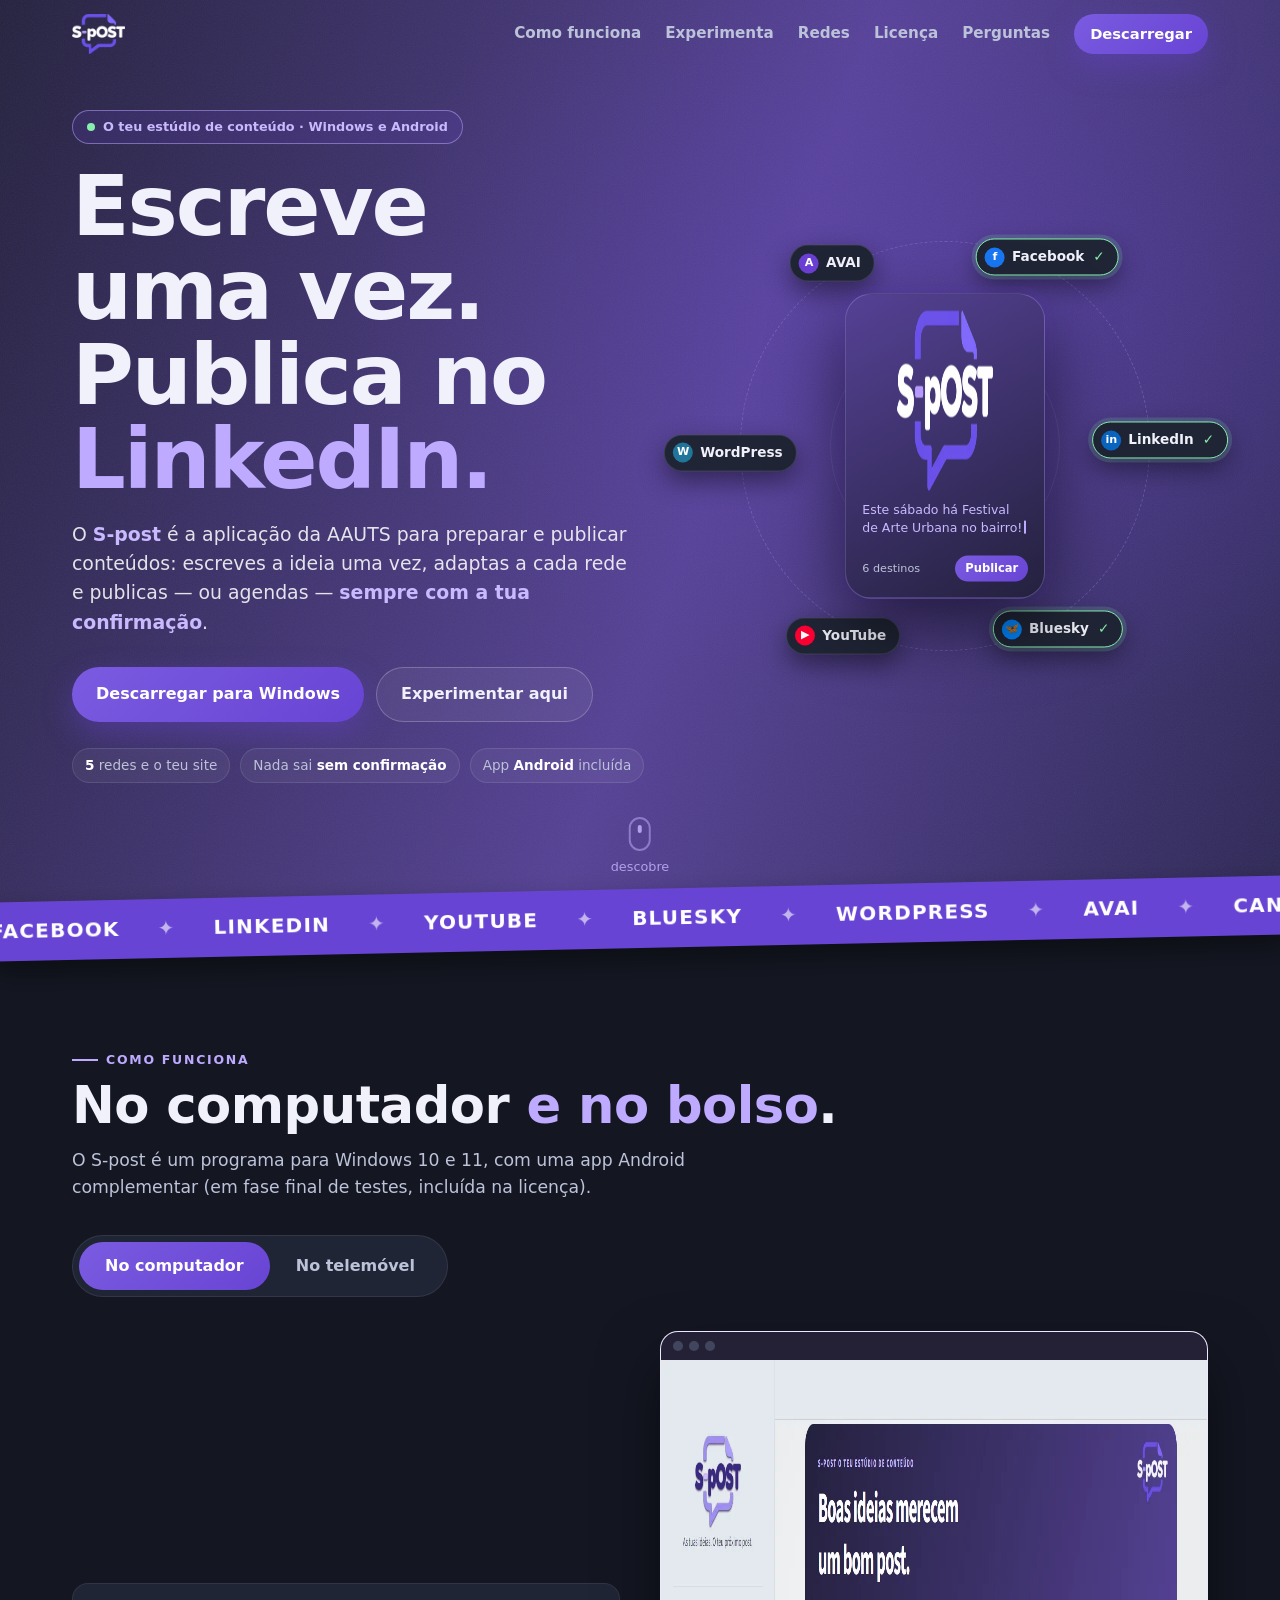
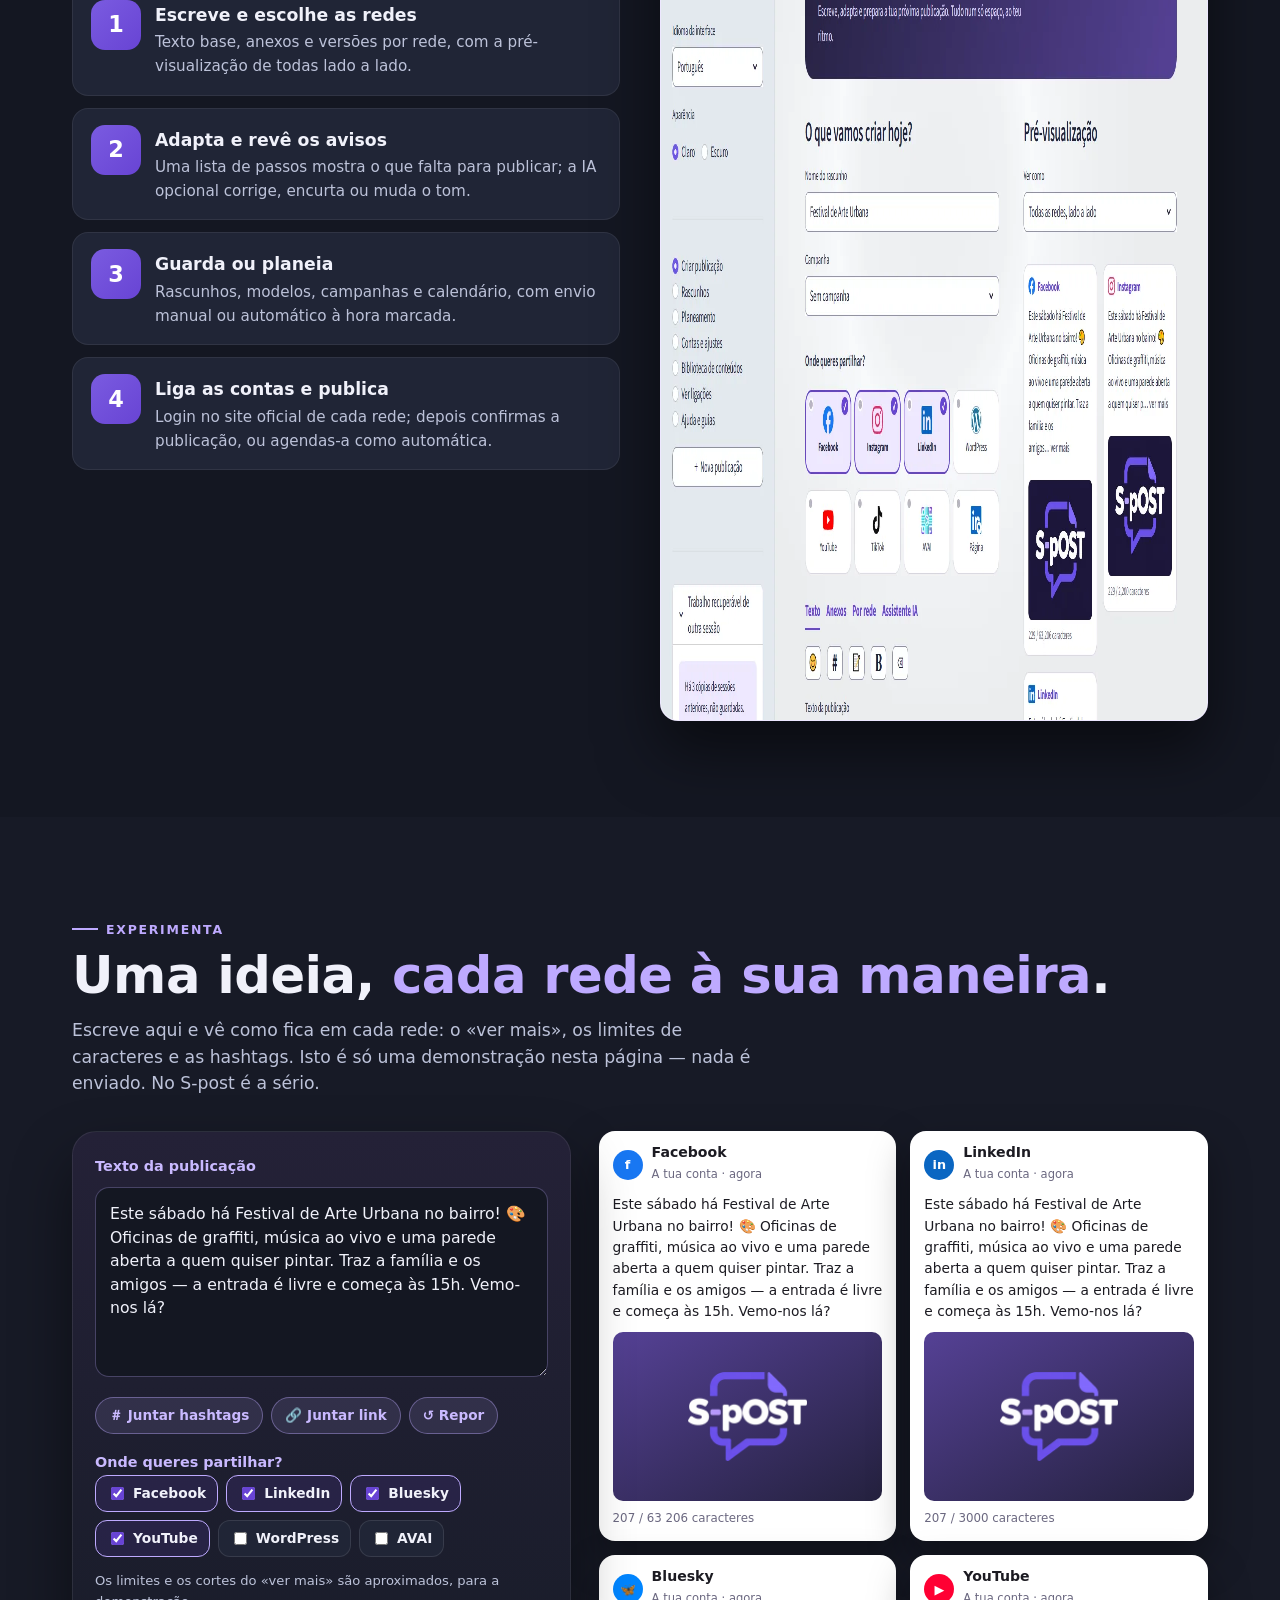
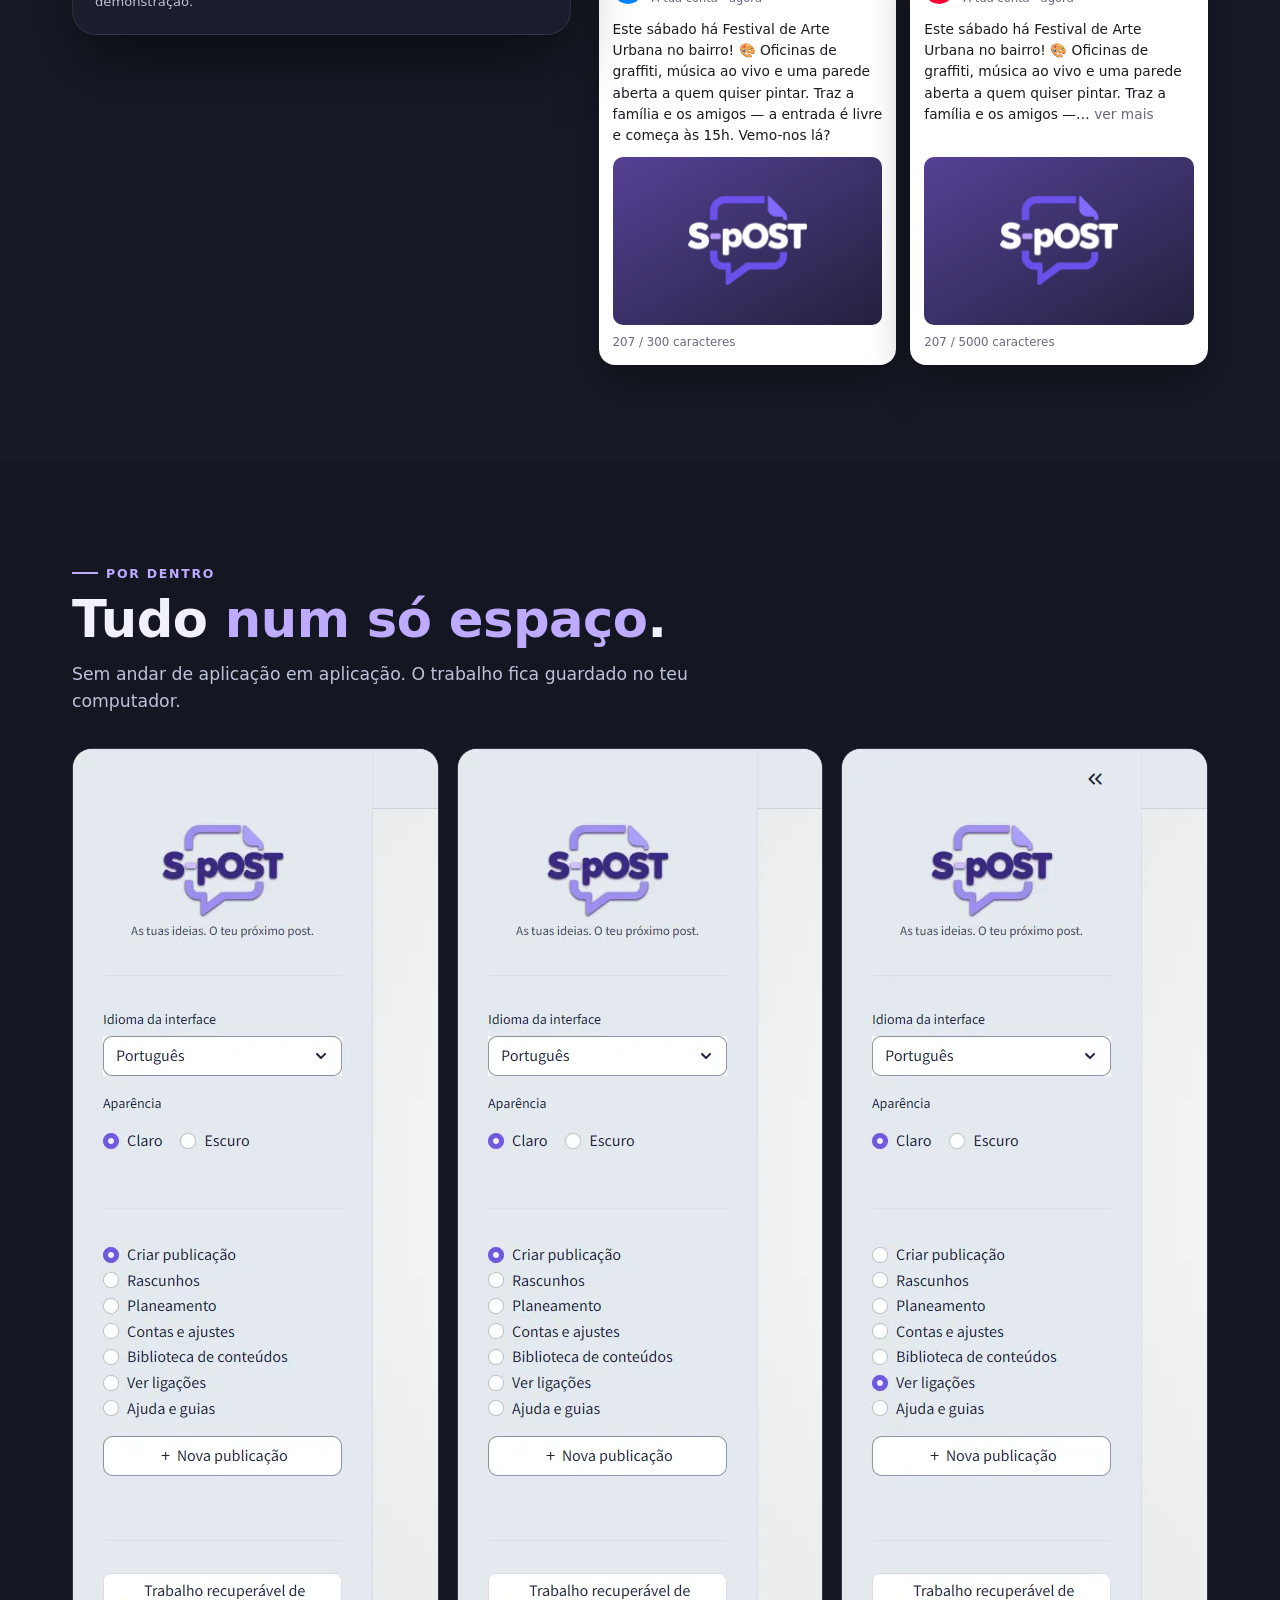
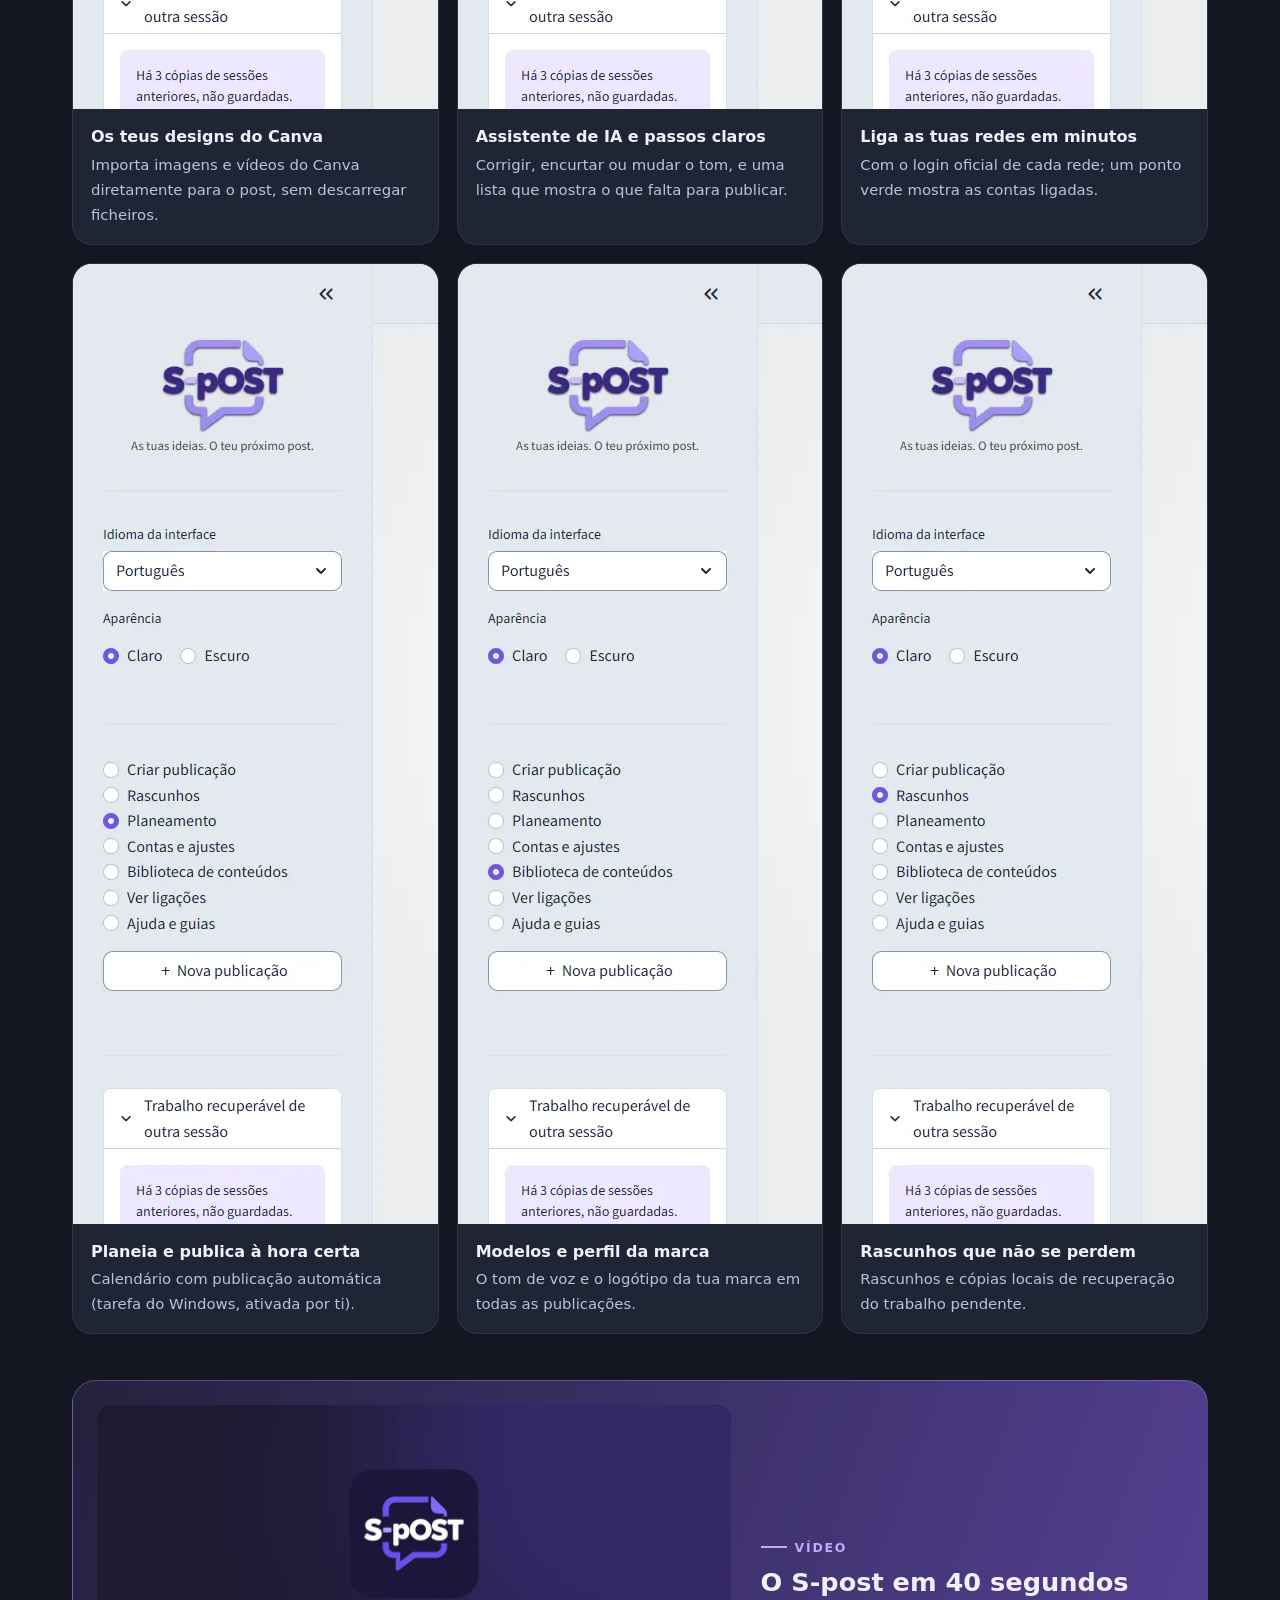
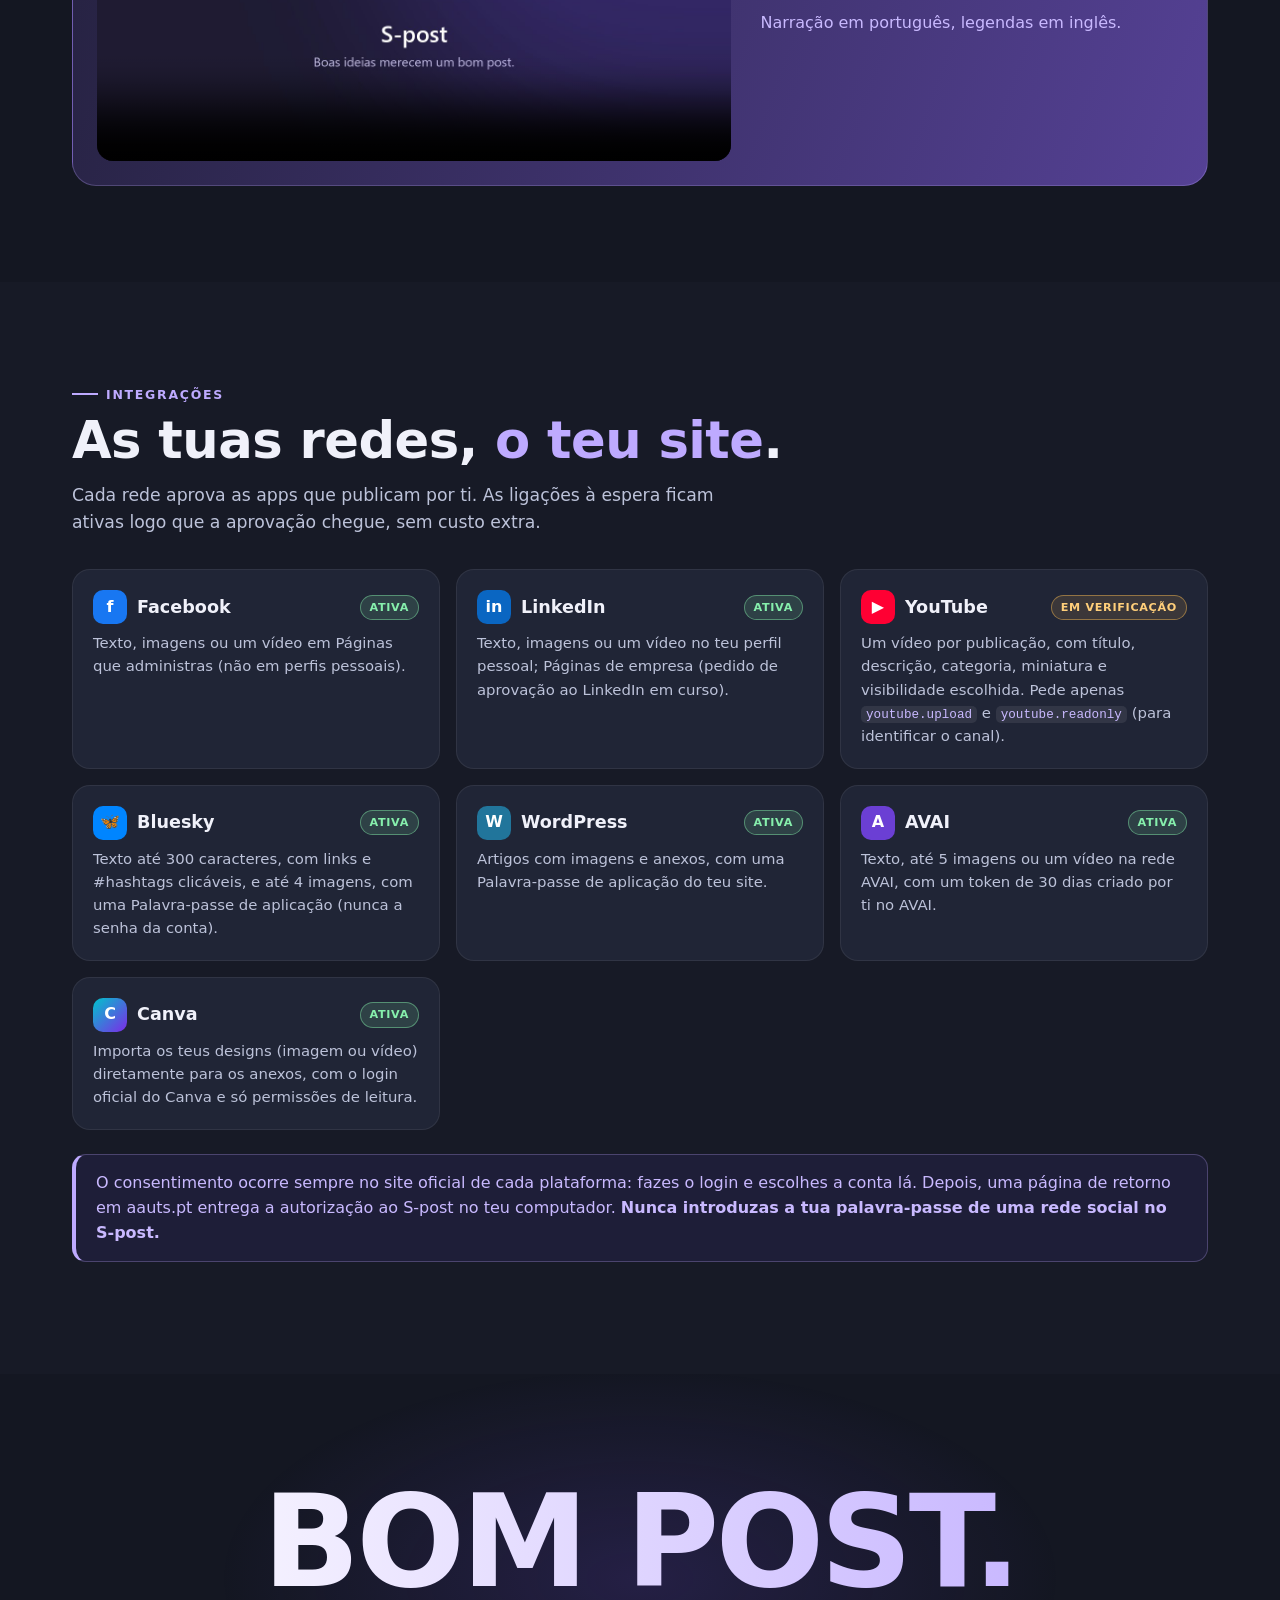
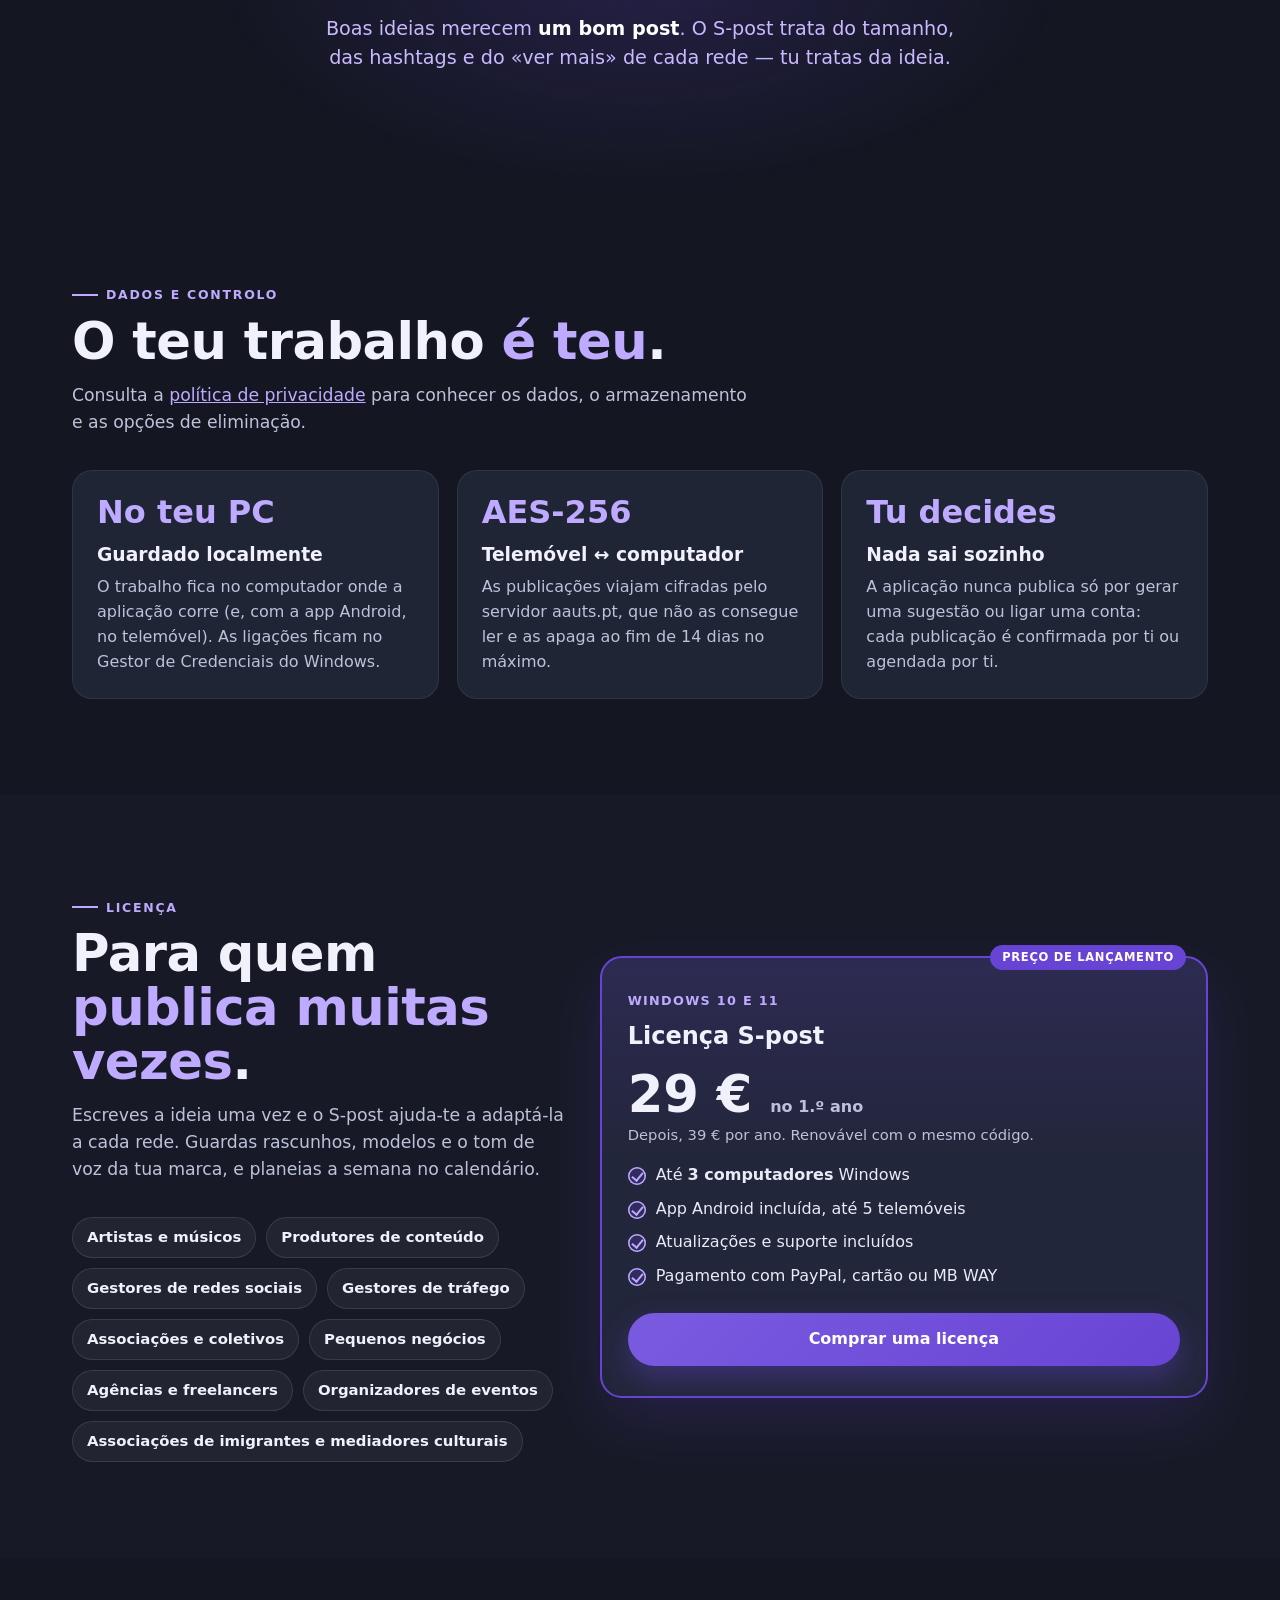
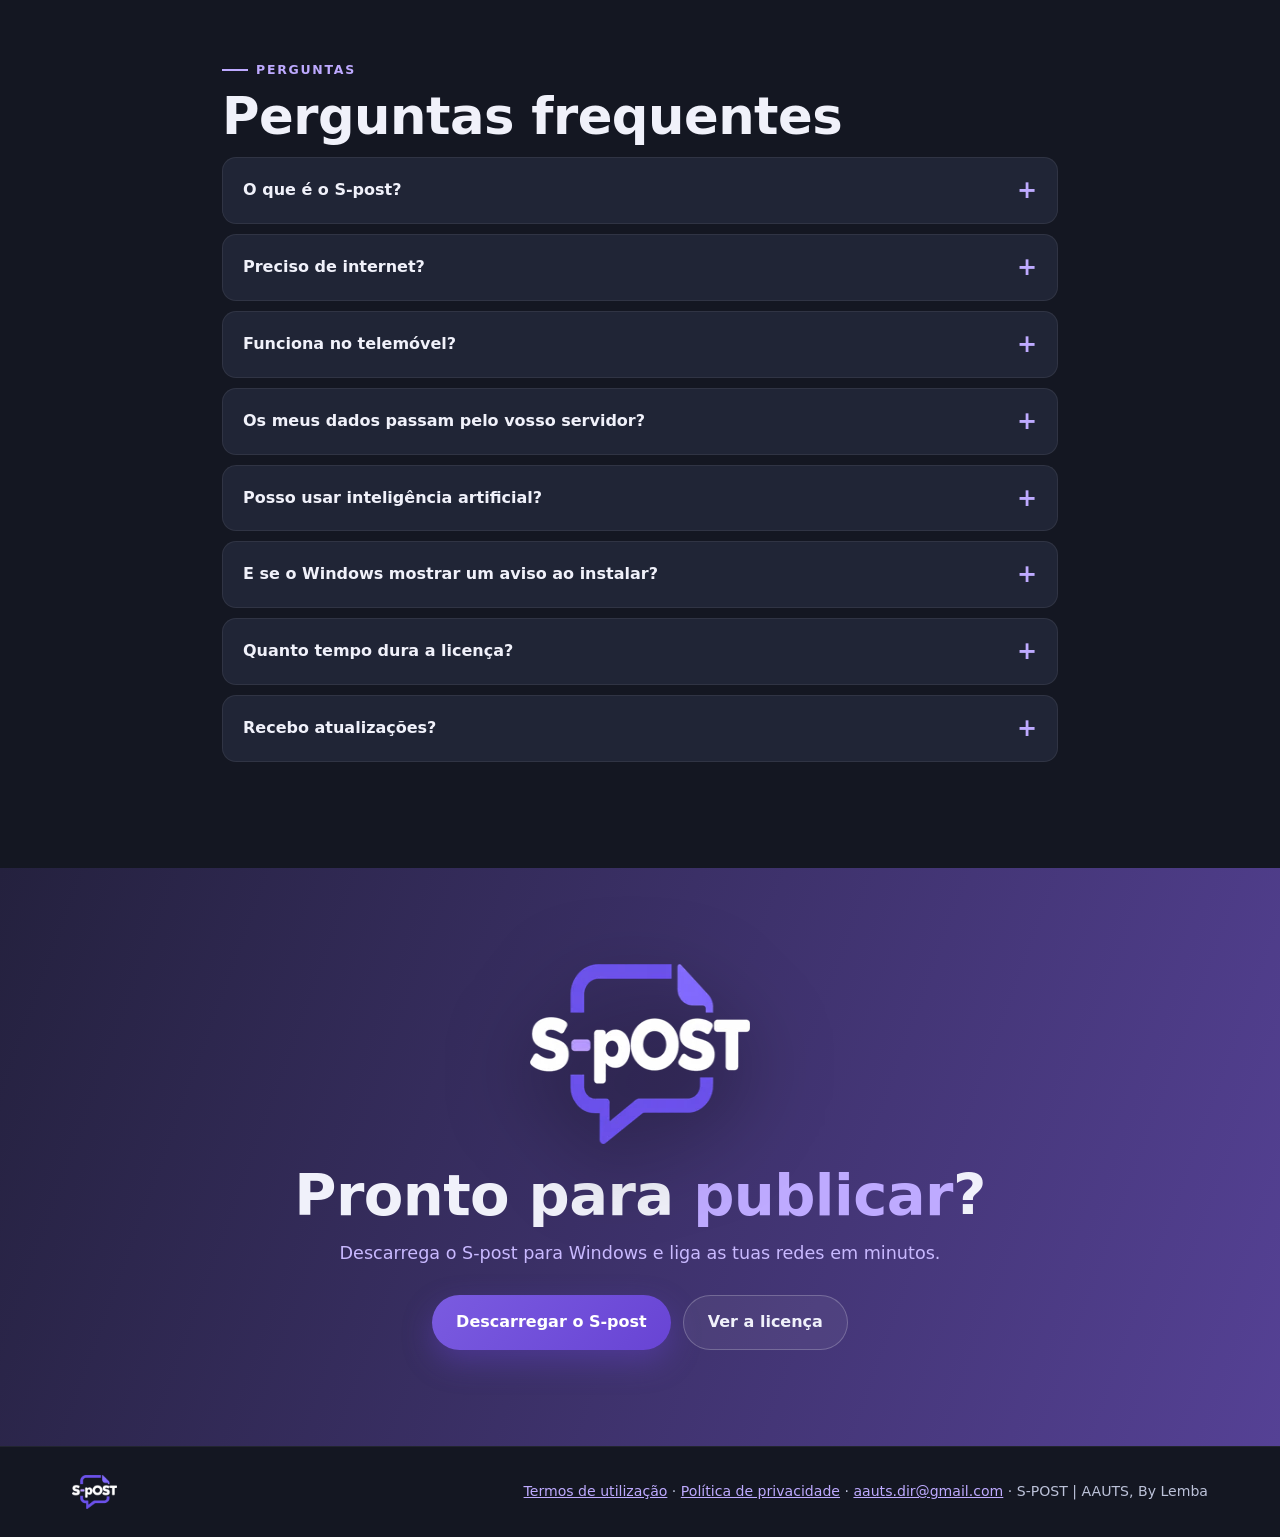
==== commit b309182f: "Instagram e TikTok retirados da página por agora Co-Authored-By: Claude Opus 5.5 <noreply@anthropic." ====
--- a/index.html
+++ b/index.html
@@ -4,7 +4,9 @@
 <meta charset="utf-8">
 <meta name="viewport" content="width=device-width, initial-scale=1">
 <title>S-post — publica em várias redes de uma vez | AAUTS</title>
-<meta name="description" content="S-post, o estúdio de conteúdos da AAUTS: escreve uma vez e publica no Facebook, LinkedIn, WordPress, AVAI, Bluesky, YouTube, Instagram e TikTok, a partir do Windows e do telemóvel Android.">
+<!-- Instagram e TikTok: retirados da página até as redes aprovarem a app; para voltar, tirar os comentários.
+<meta name="description" content="S-post, o estúdio de conteúdos da AAUTS: escreve uma vez e publica no Facebook, LinkedIn, WordPress, AVAI, Bluesky, YouTube, Instagram e TikTok, a partir do Windows e do telemóvel Android."> -->
+<meta name="description" content="S-post, o estúdio de conteúdos da AAUTS: escreve uma vez e publica no Facebook, LinkedIn, WordPress, AVAI, Bluesky e YouTube, a partir do Windows e do telemóvel Android.">
 <meta name="referrer" content="no-referrer">
 <link rel="icon" href="media/logo-spost.webp">
 <meta property="og:title" content="S-post — publica em várias redes de uma vez">
@@ -299,7 +301,7 @@
         <a class="btn sec" href="#experimenta">Experimentar aqui</a>
       </div>
       <div class="selos">
-        <span class="selo"><b>9</b> redes e o teu site</span>
+        <span class="selo"><b>5</b> redes e o teu site</span><!-- antes: 9, com Instagram e TikTok -->
         <span class="selo">Nada sai <b>sem confirmação</b></span>
         <span class="selo">App <b>Android</b> incluída</span>
       </div>
@@ -309,7 +311,7 @@
       <div class="centro">
         <img src="media/logo-spost-branco.webp" alt="" width="240" height="180">
         <div class="escrita" id="escrita"></div>
-        <div class="enviar"><span id="destinos">8 redes</span><b>Publicar</b></div>
+        <div class="enviar"><span id="destinos">6 destinos</span><b>Publicar</b></div>
       </div>
     </div>
   </div>
@@ -317,7 +319,7 @@
 </section>
 
 <div class="faixa" aria-hidden="true"><div id="faixa">
-  <span>FACEBOOK</span><span>INSTAGRAM</span><span>LINKEDIN</span><span>YOUTUBE</span><span>TIKTOK</span><span>BLUESKY</span><span>WORDPRESS</span><span>AVAI</span><span>CANVA</span>
+  <span>FACEBOOK</span><!-- <span>INSTAGRAM</span> --><span>LINKEDIN</span><span>YOUTUBE</span><!-- <span>TIKTOK</span> --><span>BLUESKY</span><span>WORDPRESS</span><span>AVAI</span><span>CANVA</span>
 </div></div>
 
 <!-- COMO FUNCIONA -->
@@ -425,14 +427,18 @@
     <div class="redes">
       <div class="rede rv"><div class="cab"><i style="background:#1877f2">f</i><b>Facebook</b><span class="estado ativa">Ativa</span></div>
         <p>Texto, imagens ou um vídeo em Páginas que administras (não em perfis pessoais).</p></div>
+      <!-- Instagram e TikTok: retirados da página até as redes aprovarem a app; para voltar, tirar os comentários.
       <div class="rede rv d1"><div class="cab"><i style="background:linear-gradient(135deg,#f9a33a,#e1306c,#833ab4)">ig</i><b>Instagram</b><span class="estado espera">À espera</span></div>
         <p>Uma imagem, um carrossel ou um vídeo (Reel) em contas profissionais.</p></div>
+      -->
       <div class="rede rv d2"><div class="cab"><i style="background:#0a66c2">in</i><b>LinkedIn</b><span class="estado ativa">Ativa</span></div>
         <p>Texto, imagens ou um vídeo no teu perfil pessoal; Páginas de empresa (pedido de aprovação ao LinkedIn em curso).</p></div>
       <div class="rede rv"><div class="cab"><i style="background:#ff0033">▶</i><b>YouTube</b><span class="estado espera">Em verificação</span></div>
         <p>Um vídeo por publicação, com título, descrição, categoria, miniatura e visibilidade escolhida. Pede apenas <code>youtube.upload</code> e <code>youtube.readonly</code> (para identificar o canal).</p></div>
+      <!-- Instagram e TikTok: retirados da página até as redes aprovarem a app; para voltar, tirar os comentários.
       <div class="rede rv d1"><div class="cab"><i style="background:#111;box-shadow:inset 0 0 0 1px #444">♪</i><b>TikTok</b><span class="estado espera">À espera</span></div>
         <p>Um vídeo por publicação com <code>video.publish</code>, com a visibilidade escolhida por ti; identifica a conta com <code>user.info.basic</code>. Não lista vídeos nem consulta estatísticas.</p></div>
+      -->
       <div class="rede rv d2"><div class="cab"><i style="background:#0085ff">🦋</i><b>Bluesky</b><span class="estado ativa">Ativa</span></div>
         <p>Texto até 300 caracteres, com links e #hashtags clicáveis, e até 4 imagens, com uma Palavra-passe de aplicação (nunca a senha da conta).</p></div>
       <div class="rede rv"><div class="cab"><i style="background:#21759b">W</i><b>WordPress</b><span class="estado ativa">Ativa</span></div>
@@ -546,10 +552,10 @@
 
   var REDES = [
     { id: 'facebook', nome: 'Facebook', ini: 'f', cor: '#1877f2', max: 63206, corte: 240 },
-    { id: 'instagram', nome: 'Instagram', ini: 'ig', cor: 'linear-gradient(135deg,#f9a33a,#e1306c,#833ab4)', max: 2200, corte: 125 },
+    // { id: 'instagram', nome: 'Instagram', ini: 'ig', cor: 'linear-gradient(135deg,#f9a33a,#e1306c,#833ab4)', max: 2200, corte: 125 },  // Instagram e TikTok: retirados da página até as redes aprovarem a app; para voltar, tirar os comentários.
     { id: 'linkedin', nome: 'LinkedIn', ini: 'in', cor: '#0a66c2', max: 3000, corte: 210 },
     { id: 'bluesky', nome: 'Bluesky', ini: '🦋', cor: '#0085ff', max: 300, corte: 0 },
-    { id: 'tiktok', nome: 'TikTok', ini: '♪', cor: '#111', max: 2200, corte: 90 },
+    // { id: 'tiktok', nome: 'TikTok', ini: '♪', cor: '#111', max: 2200, corte: 90 },  // Instagram e TikTok: retirados da página até as redes aprovarem a app; para voltar, tirar os comentários.
     { id: 'youtube', nome: 'YouTube', ini: '▶', cor: '#ff0033', max: 5000, corte: 160 },
     { id: 'wordpress', nome: 'WordPress', ini: 'W', cor: '#21759b', max: 0, corte: 0 },
     { id: 'avai', nome: 'AVAI', ini: 'A', cor: '#6b3fd4', max: 0, corte: 0 }
@@ -615,7 +621,7 @@
   // experimenta: pré-visualizações por rede
   var texto = document.getElementById('texto'), ORIGINAL = texto.value;
   var escolha = document.getElementById('escolha'), previas = document.getElementById('previas');
-  var abertas = {}, marcadas = { facebook: 1, instagram: 1, linkedin: 1, bluesky: 1 };
+  var abertas = {}, marcadas = { facebook: 1, linkedin: 1, bluesky: 1, youtube: 1 };
   REDES.forEach(function (r) {
     var l = document.createElement('label');
     l.innerHTML = '<input type="checkbox" value="' + r.id + '"' + (marcadas[r.id] ? ' checked' : '') + '> ' + r.nome;
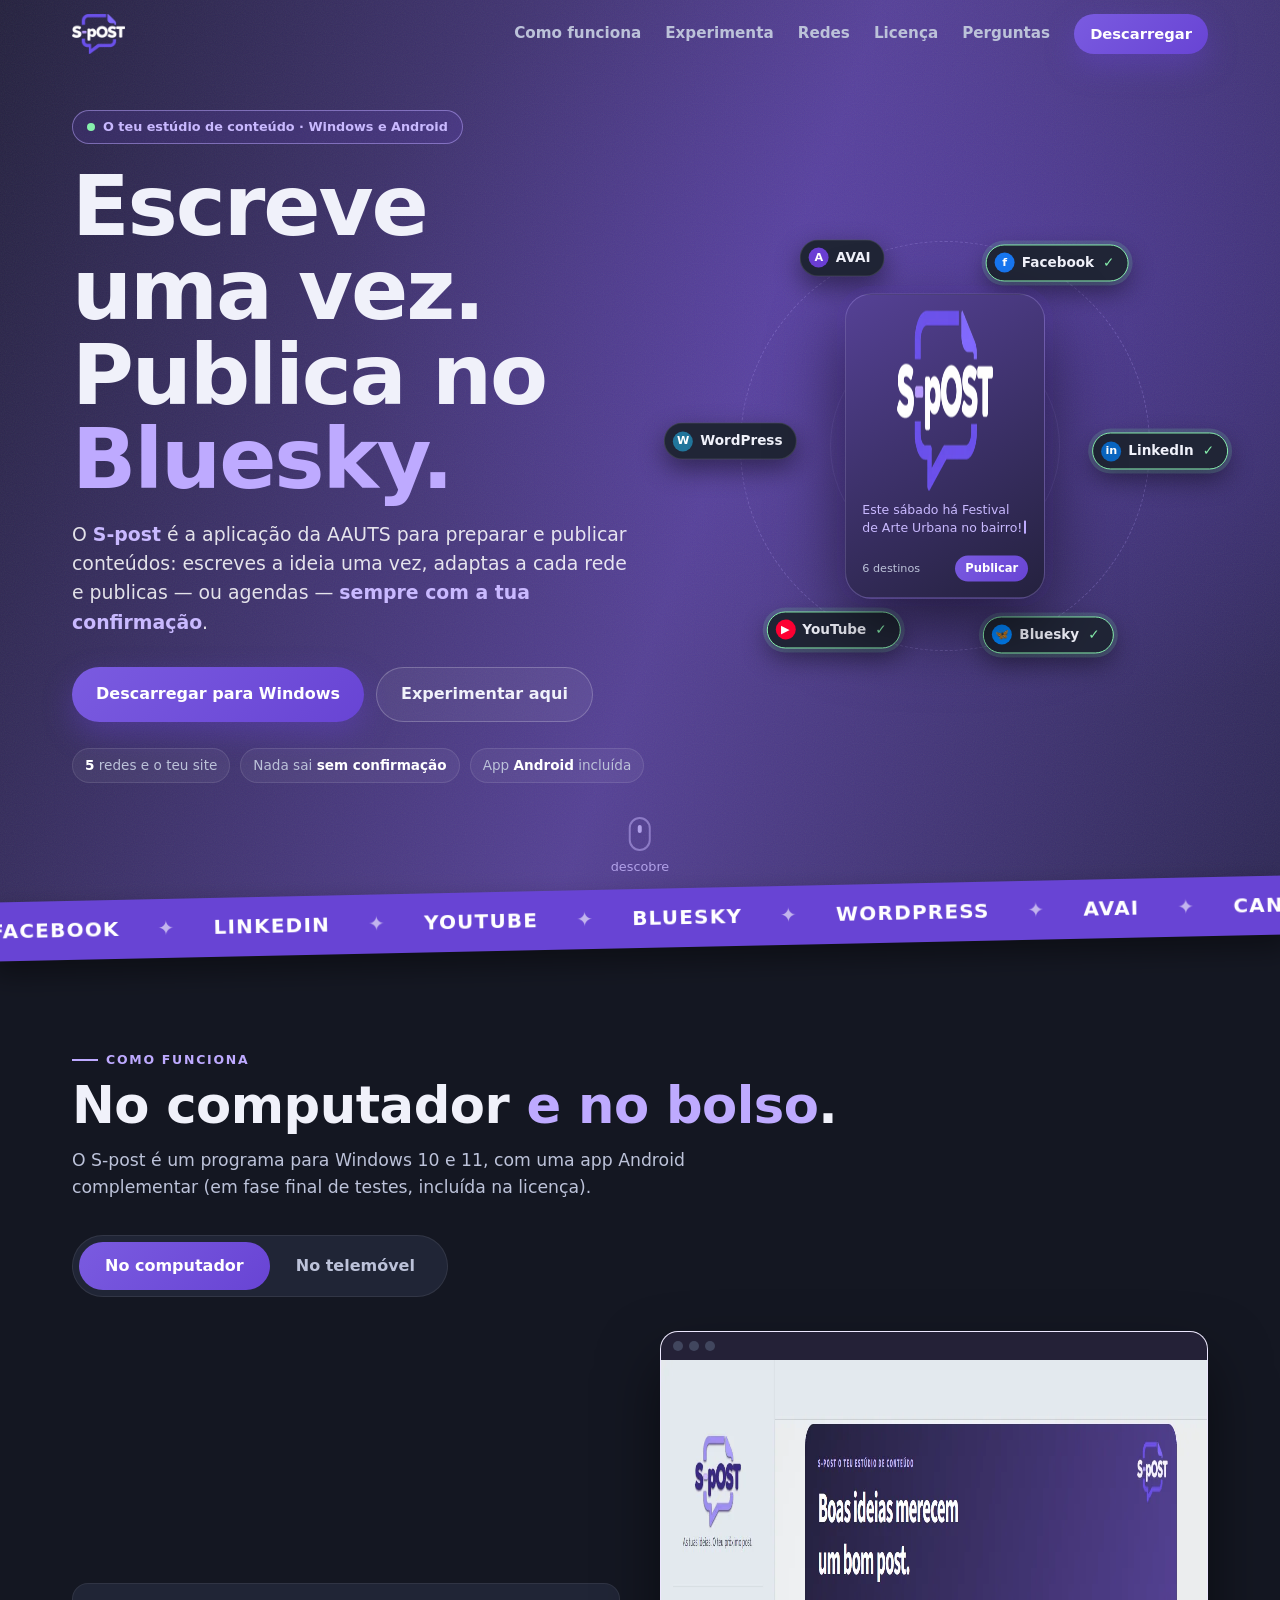
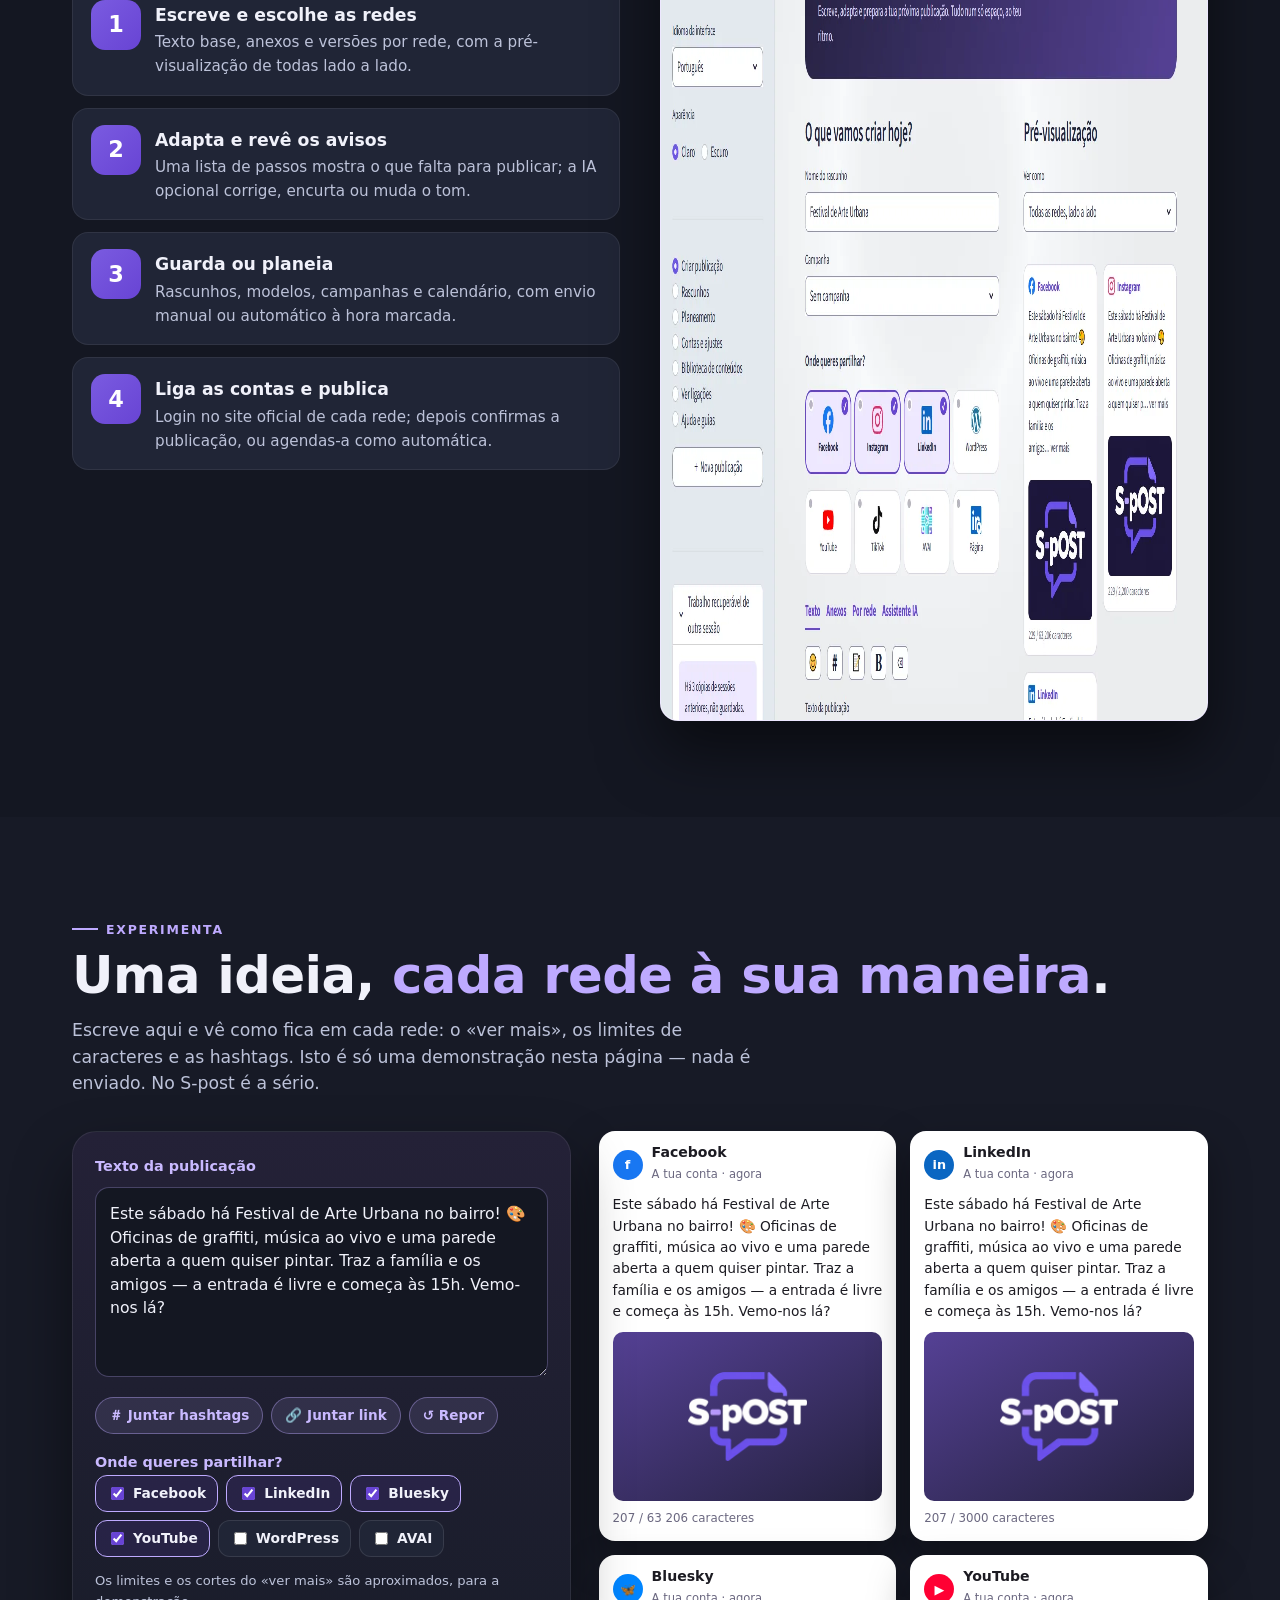
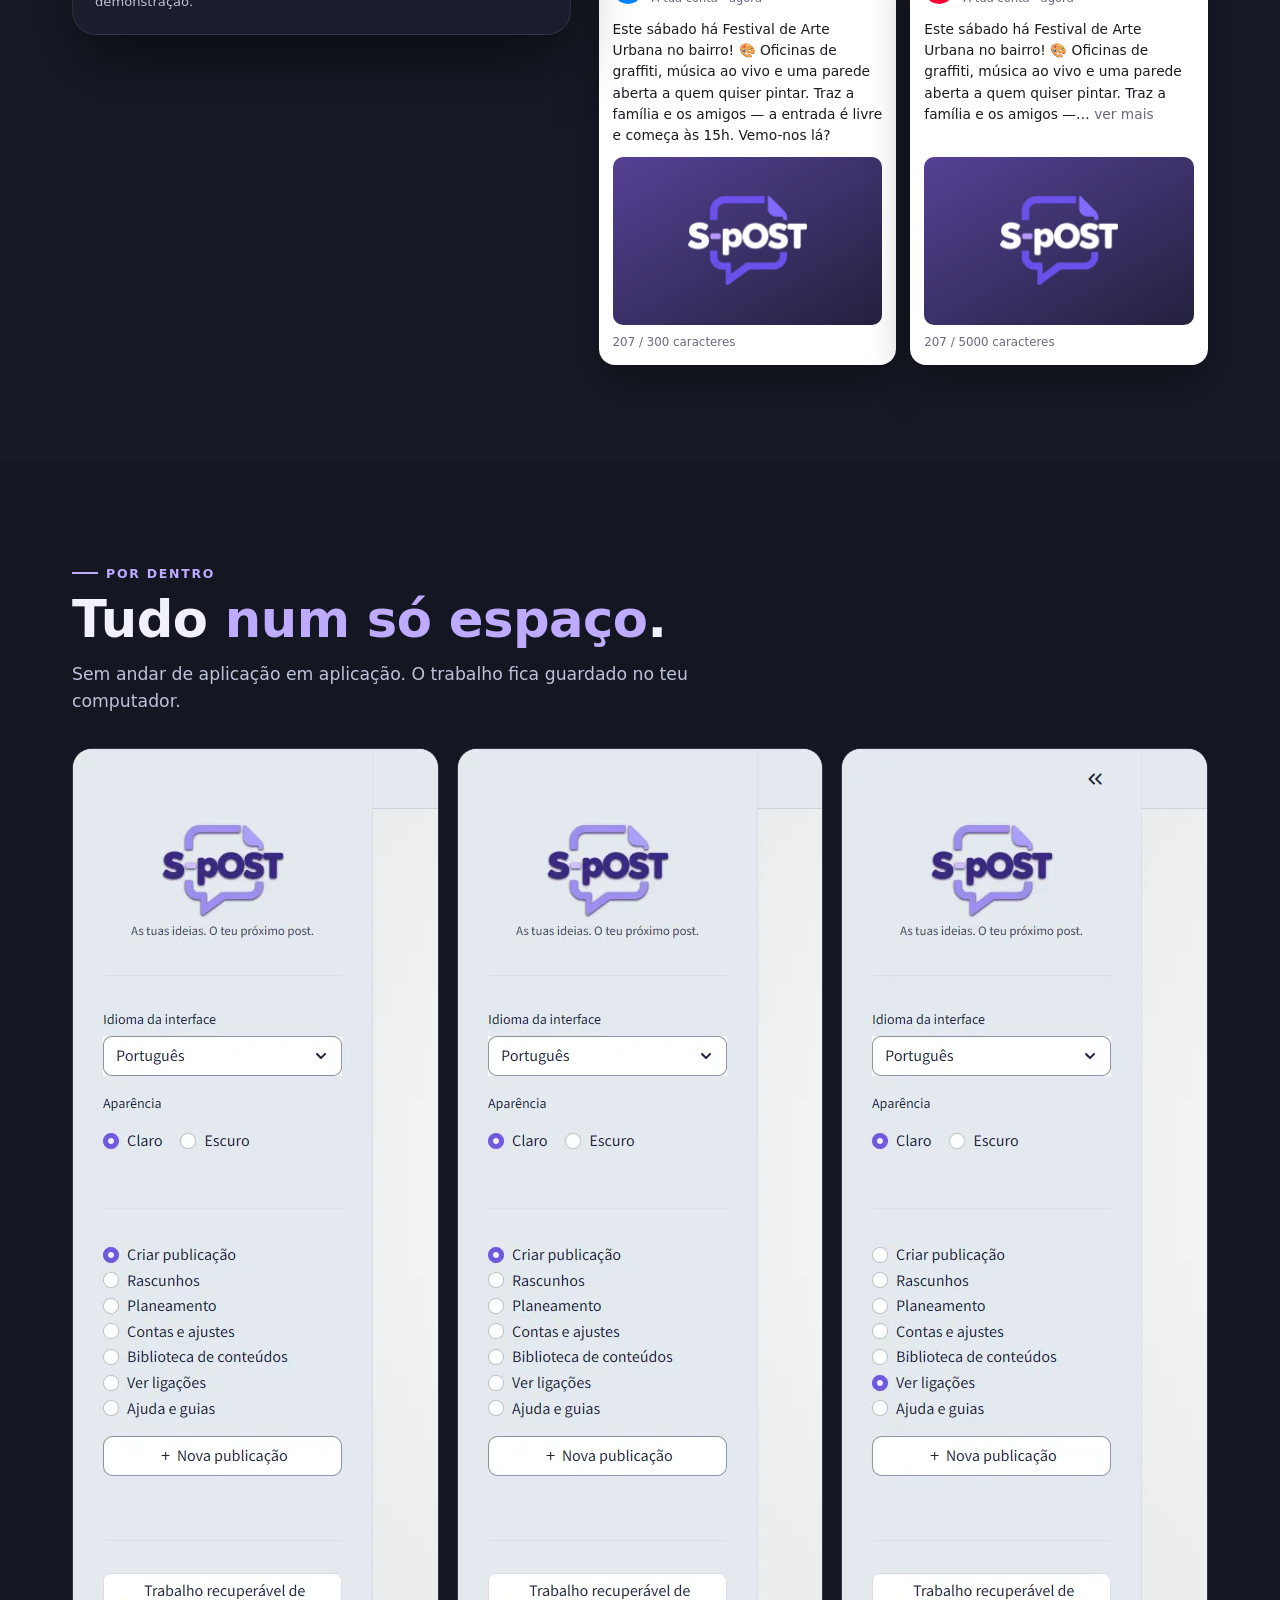
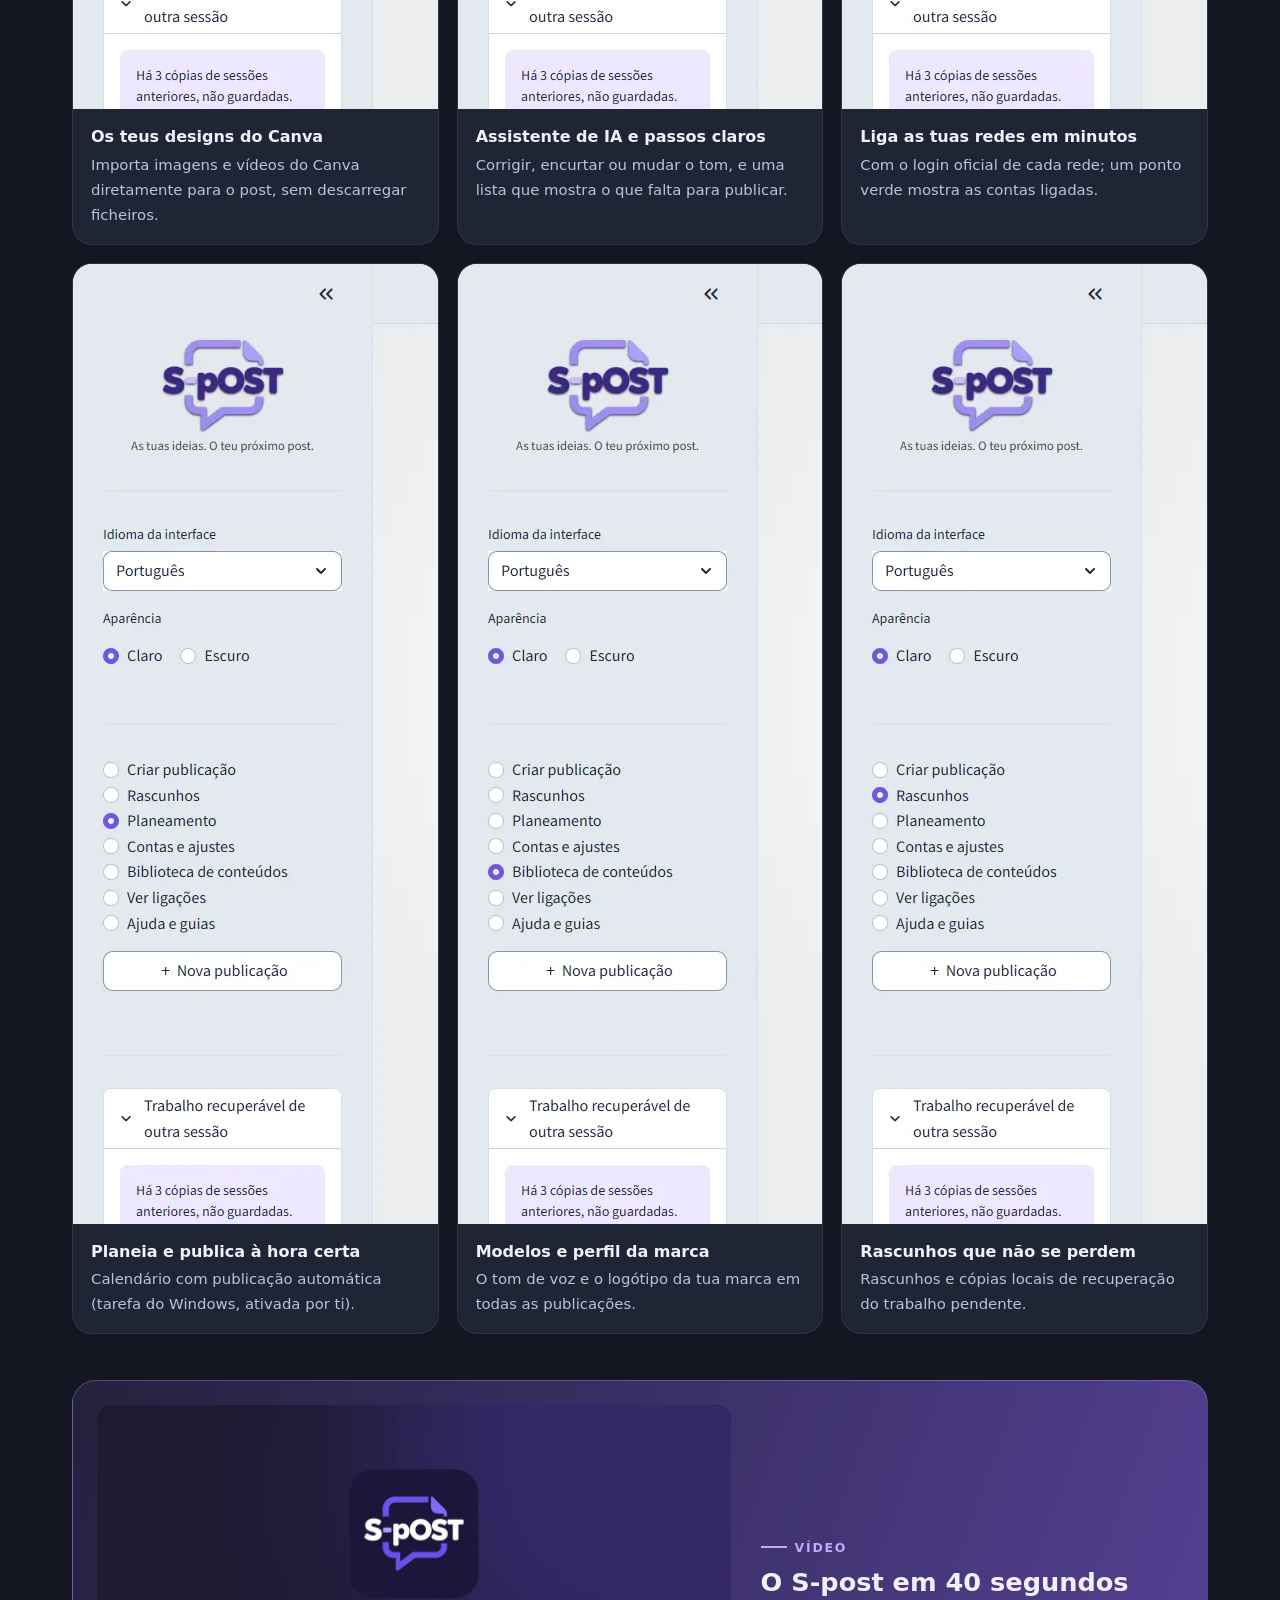
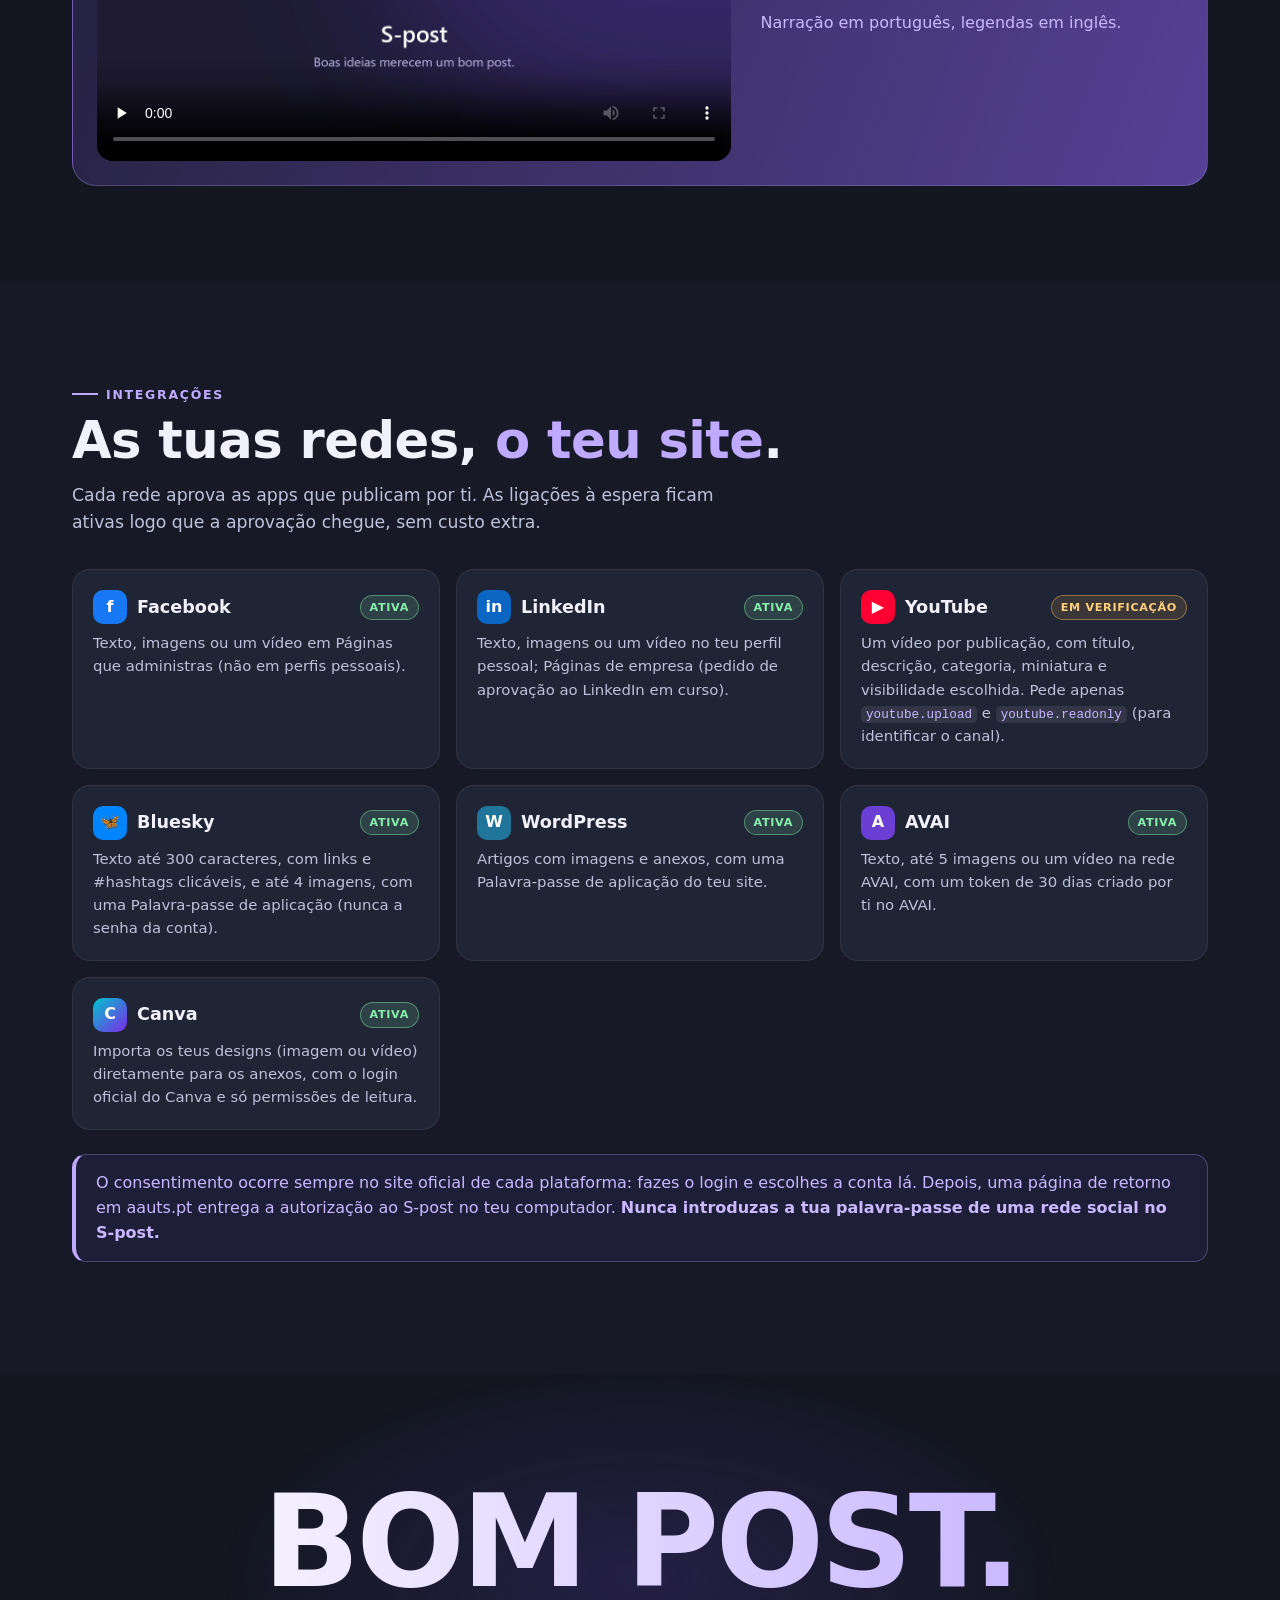
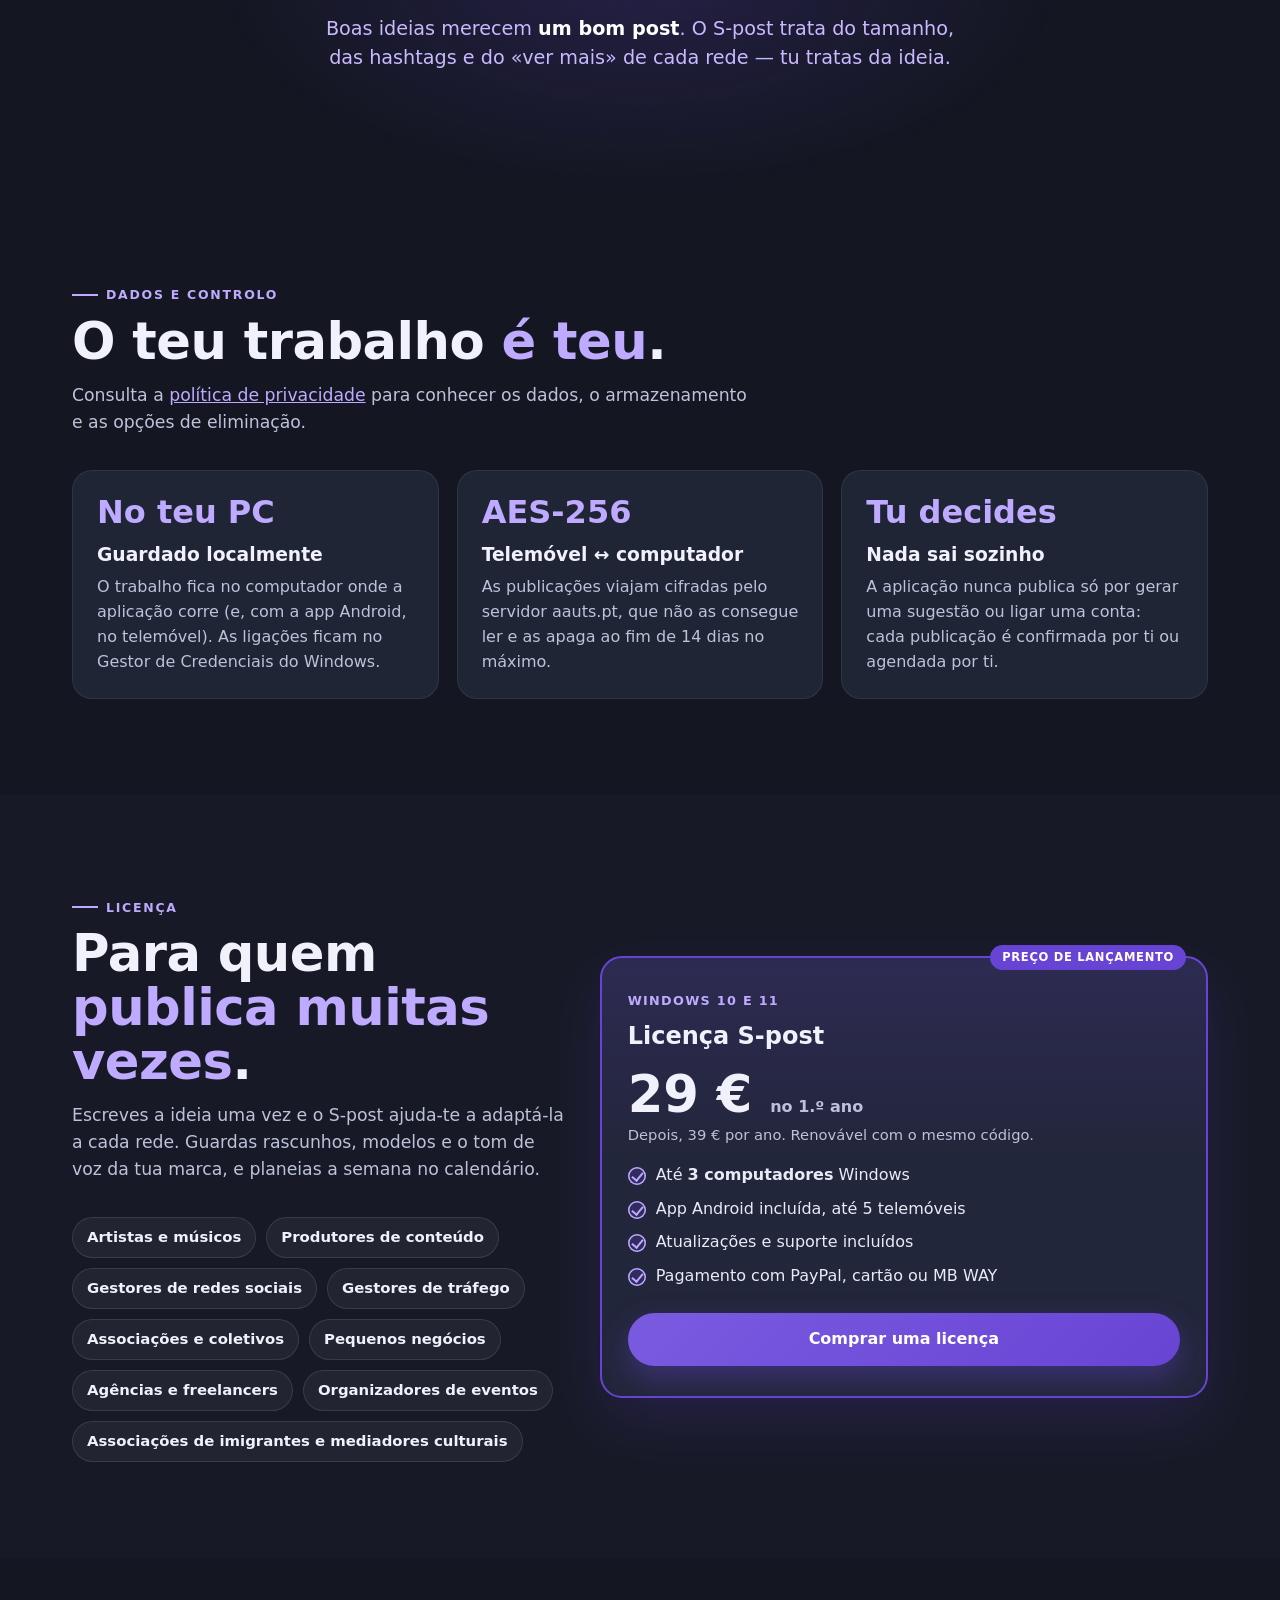
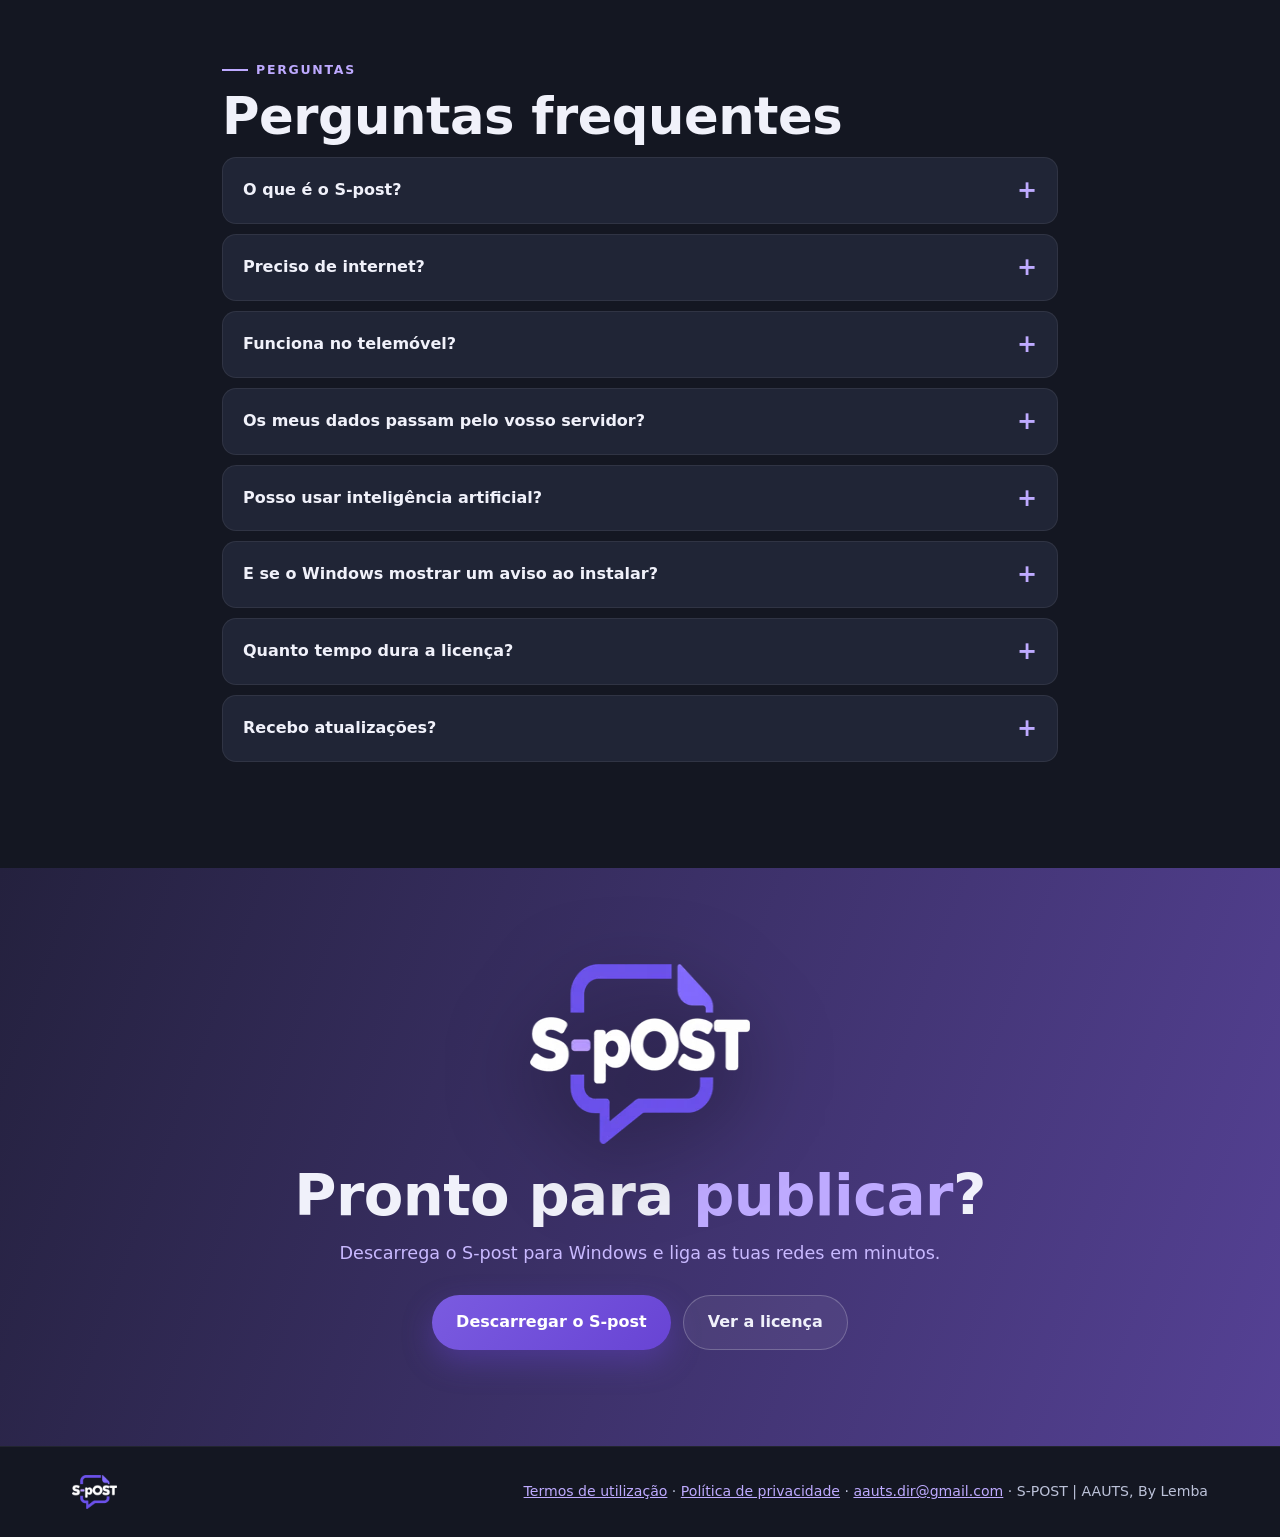
==== commit bc4d6ba5: "Telemóvel: WordPress, AVAI, Bluesky e YouTube; privacidade de 24/11 Co-Authored-By: Claude Opus 5.5 " ====
--- a/index.html
+++ b/index.html
@@ -350,7 +350,7 @@
         <div class="passo"><span class="n"></span><div><h3>Emparelha com um código QR</h3><p>Em «Contas e ajustes → Telemóvel», lês o código com a app Android.</p></div></div>
         <div class="passo"><span class="n"></span><div><h3>Escreve onde estiveres</h3><p>Texto, fotos ou vídeo, e as redes onde queres publicar.</p></div></div>
         <div class="passo"><span class="n"></span><div><h3>Agenda para o computador publicar</h3><p>Modo «Com o meu PC»: o computador publica por ti, à hora que escolheste.</p></div></div>
-        <div class="passo"><span class="n"></span><div><h3>Ou publica já do telemóvel</h3><p>Modo «Só no telemóvel»: publicas na hora no WordPress e no AVAI.</p></div></div>
+        <div class="passo"><span class="n"></span><div><h3>Ou publica já do telemóvel</h3><p>Modo «Só no telemóvel»: publicas na hora no WordPress, no AVAI, no Bluesky e no YouTube.</p></div></div>
       </div>
       <div class="tels">
         <img src="media/android-inicio.webp" alt="App Android do S-post: ecrã inicial" width="260" height="562" loading="lazy">
@@ -511,7 +511,7 @@
     <h2 class="rv d1">Perguntas frequentes</h2>
     <details><summary>O que é o S-post?</summary><p>Uma aplicação da AAUTS para preparar e publicar conteúdos em redes sociais, no WordPress e no AVAI. Esta página apresenta a aplicação; não é uma instância pública do editor.</p></details>
     <details><summary>Preciso de internet?</summary><p>Para ativar e publicar, sim. Para escrever e organizar, não: funciona até 30 dias sem internet.</p></details>
-    <details><summary>Funciona no telemóvel?</summary><p>Sim, com a app S-post para Android, incluída na licença (até 5 telemóveis). Escolhes o modo «Com o meu PC» — escreves e agendas no telemóvel e o computador publica — ou «Só no telemóvel» — publicas na hora no WordPress e no AVAI. A app está na fase final de testes.</p></details>
+    <details><summary>Funciona no telemóvel?</summary><p>Sim, com a app S-post para Android, incluída na licença (até 5 telemóveis). Escolhes o modo «Com o meu PC» — escreves e agendas no telemóvel e o computador publica — ou «Só no telemóvel» — publicas na hora no WordPress, no AVAI, no Bluesky e no YouTube. A app está na fase final de testes.</p></details>
     <details><summary>Os meus dados passam pelo vosso servidor?</summary><p>Só para ligar o telemóvel ao computador, e sempre cifrados (AES-256) com uma chave que fica nos teus aparelhos: o servidor da AAUTS guarda envelopes fechados que não consegue abrir, durante 14 dias no máximo. As senhas e acessos às redes nunca saem do teu computador ou telemóvel.</p></details>
     <details><summary>Posso usar inteligência artificial?</summary><p>Sim, é opcional: Ollama ou LM Studio (gratuitos, no computador) ou uma chave tua do Gemini, ChatGPT, Claude ou DeepSeek.</p></details>
     <details><summary>E se o Windows mostrar um aviso ao instalar?</summary><p>Pode acontecer com programas novos: o Windows SmartScreen pode pedir confirmação. Carrega em «Mais informações» e depois em «Executar mesmo assim». Descarrega o S-post só a partir da página oficial em aauts.pt.</p></details>
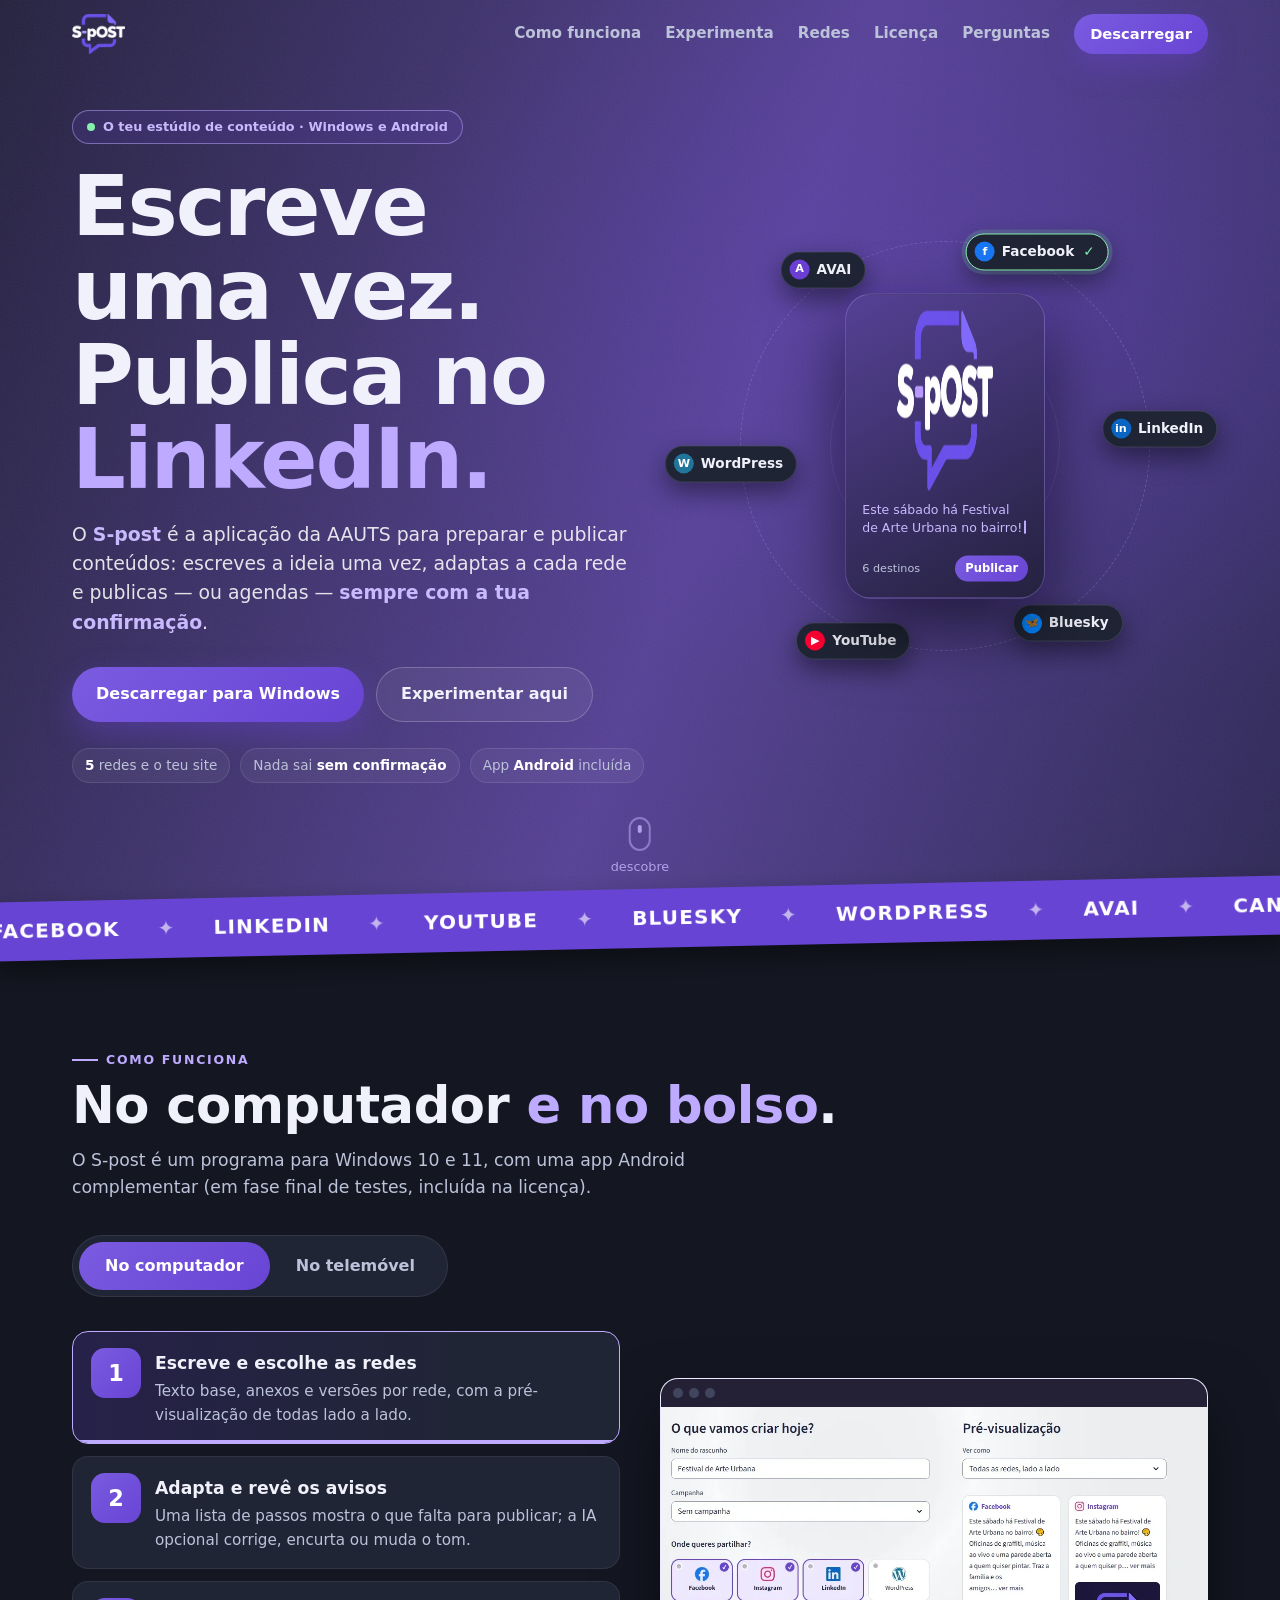
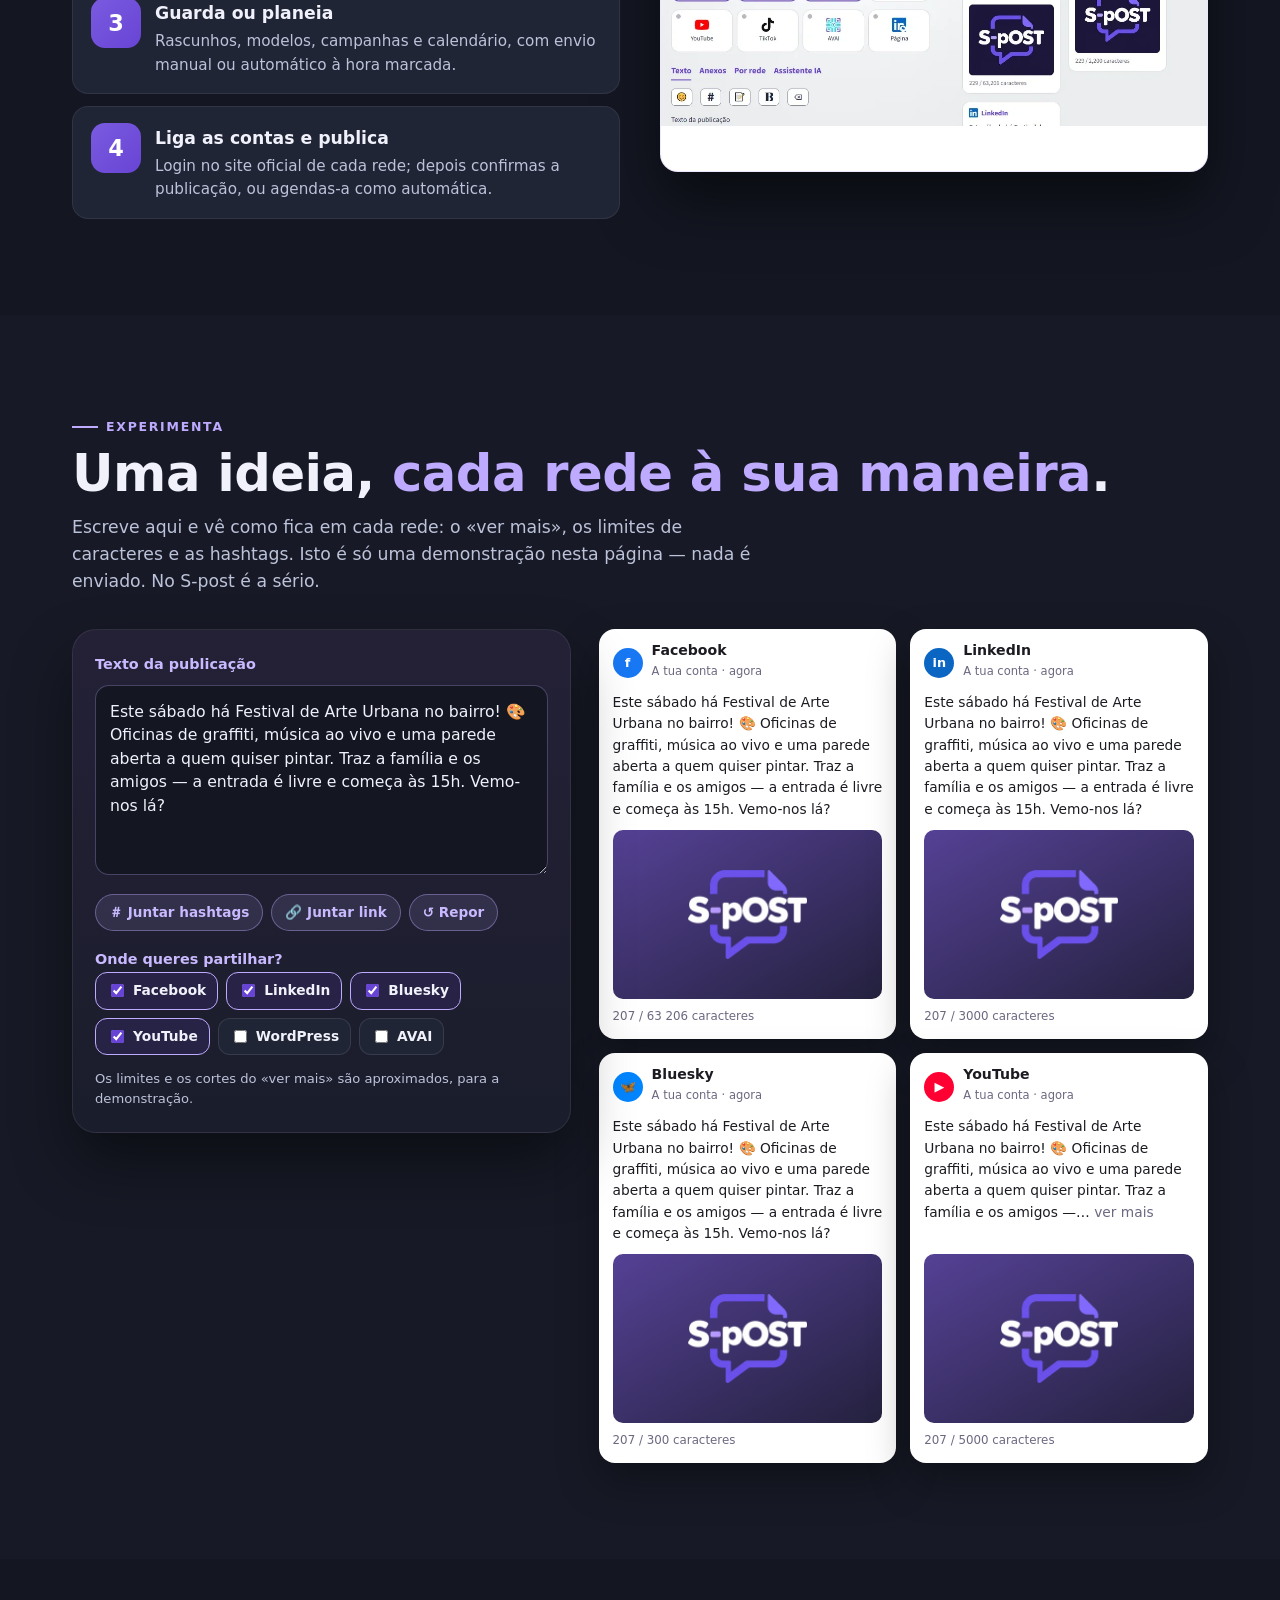
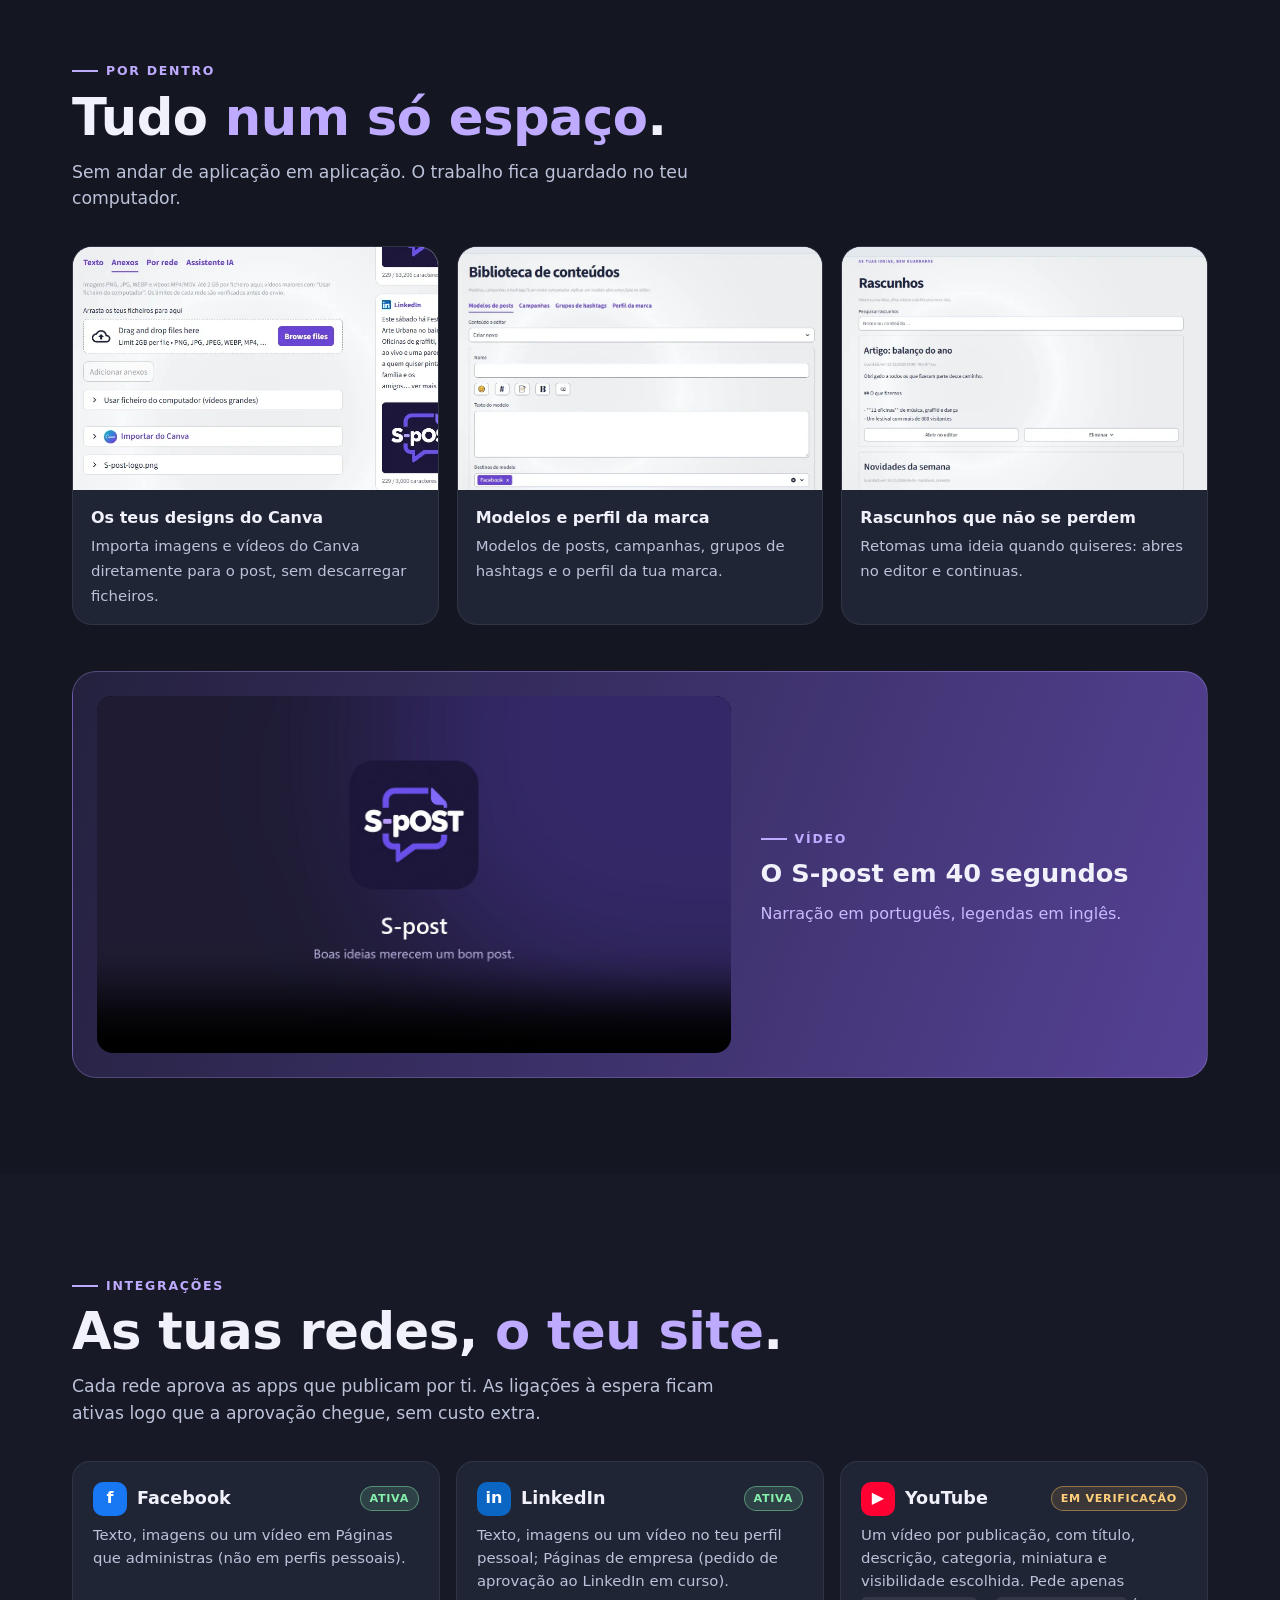
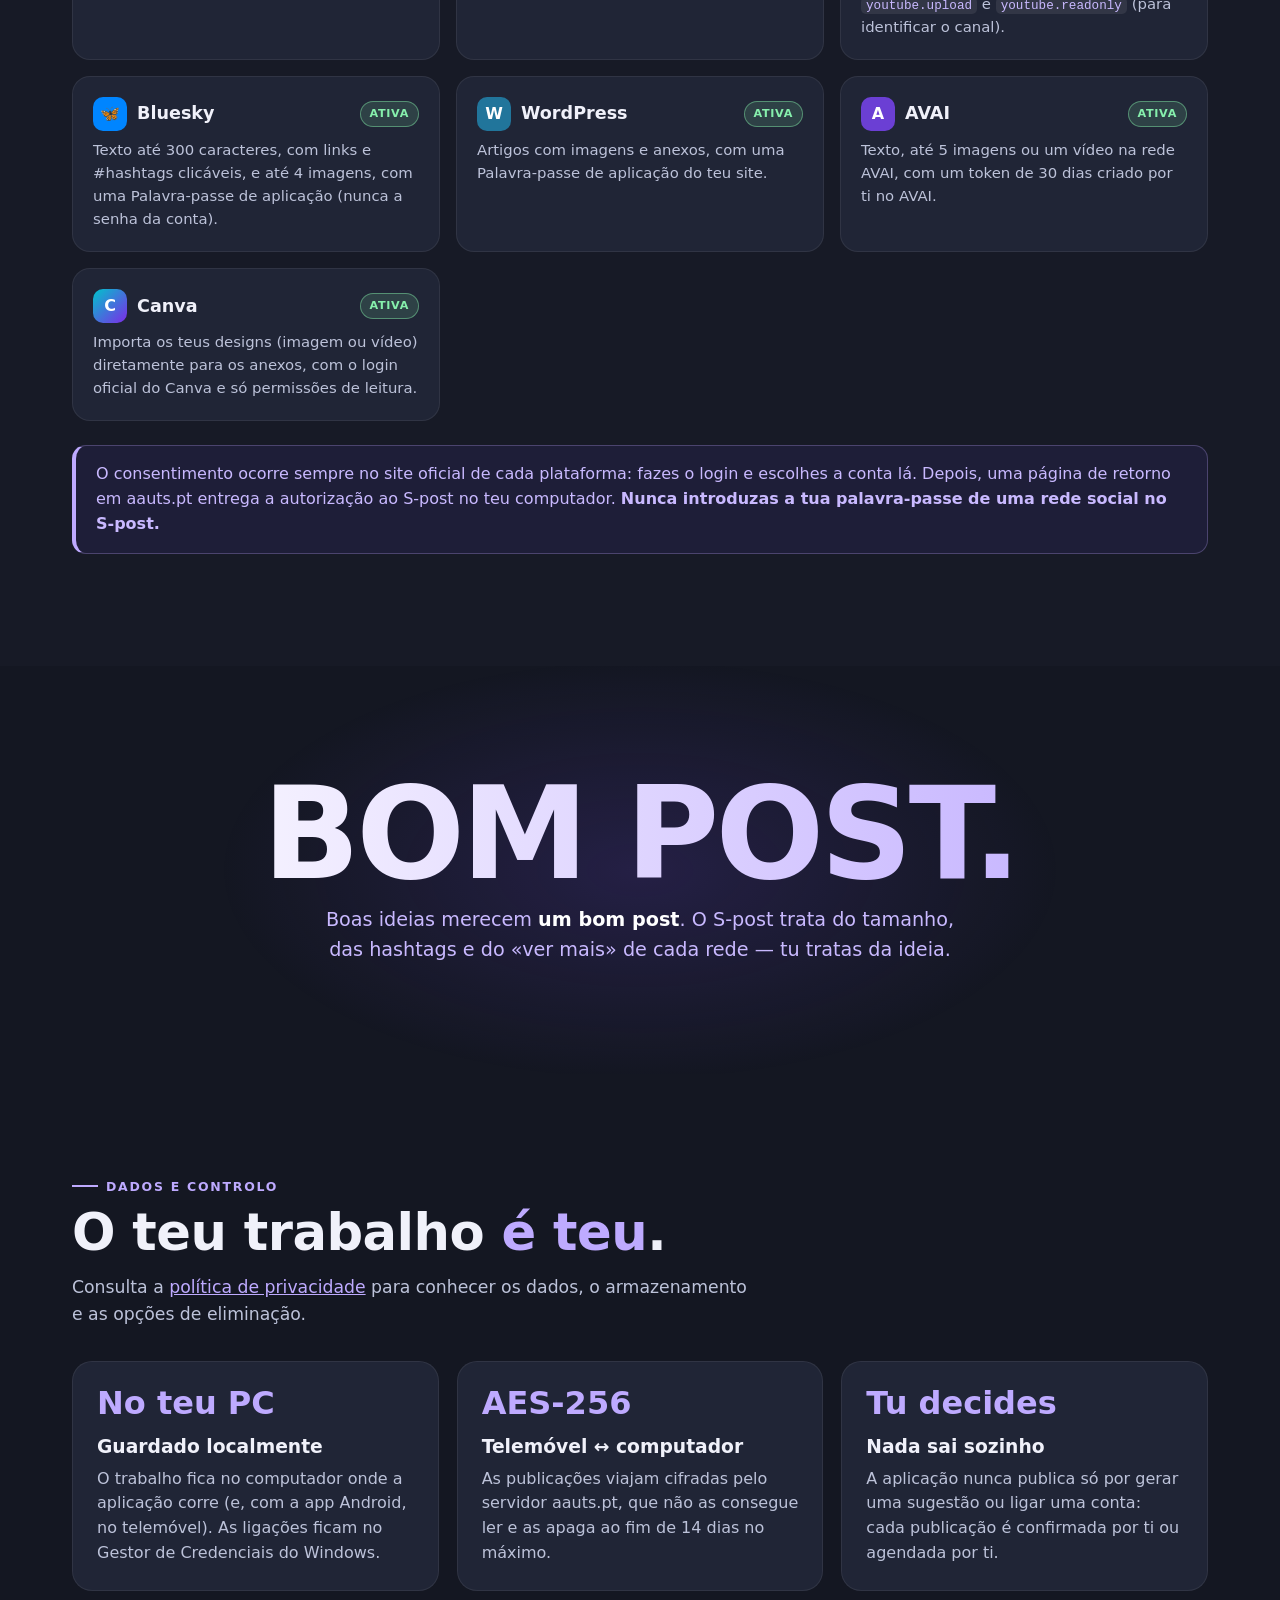
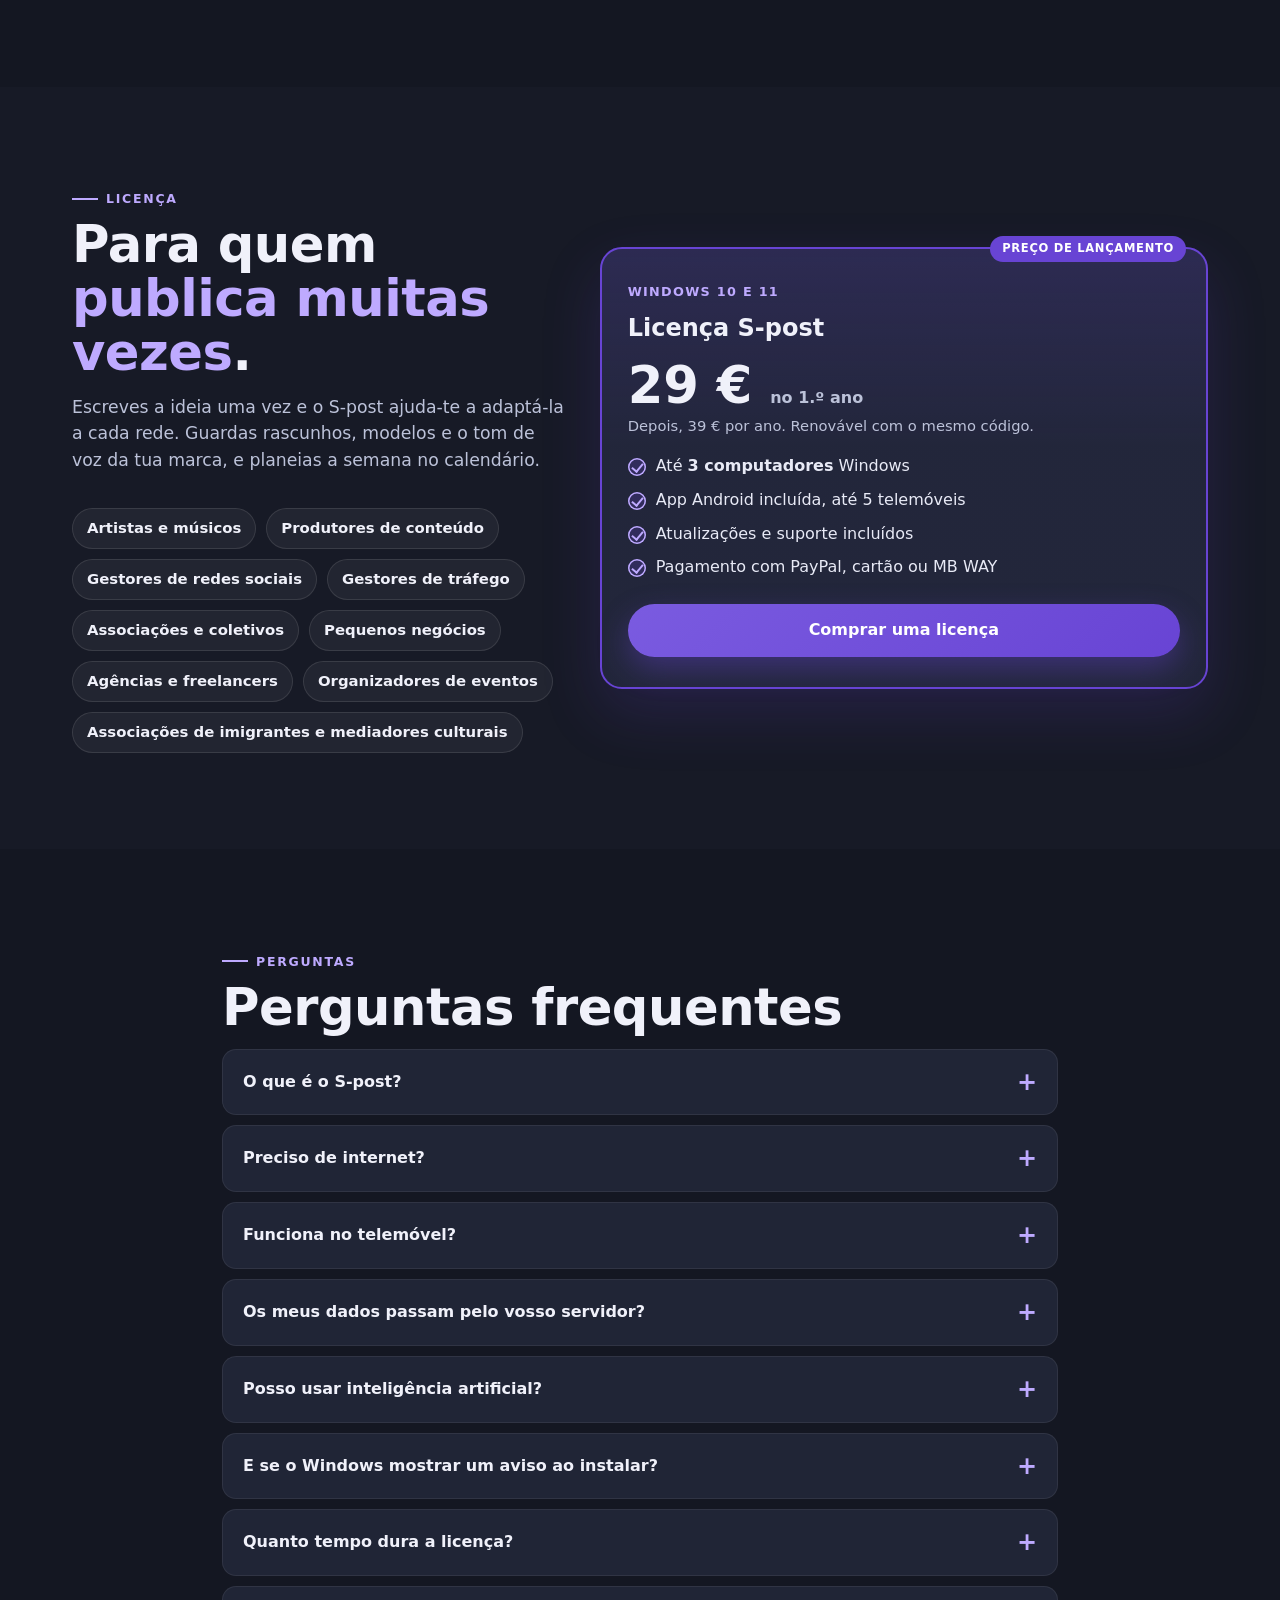
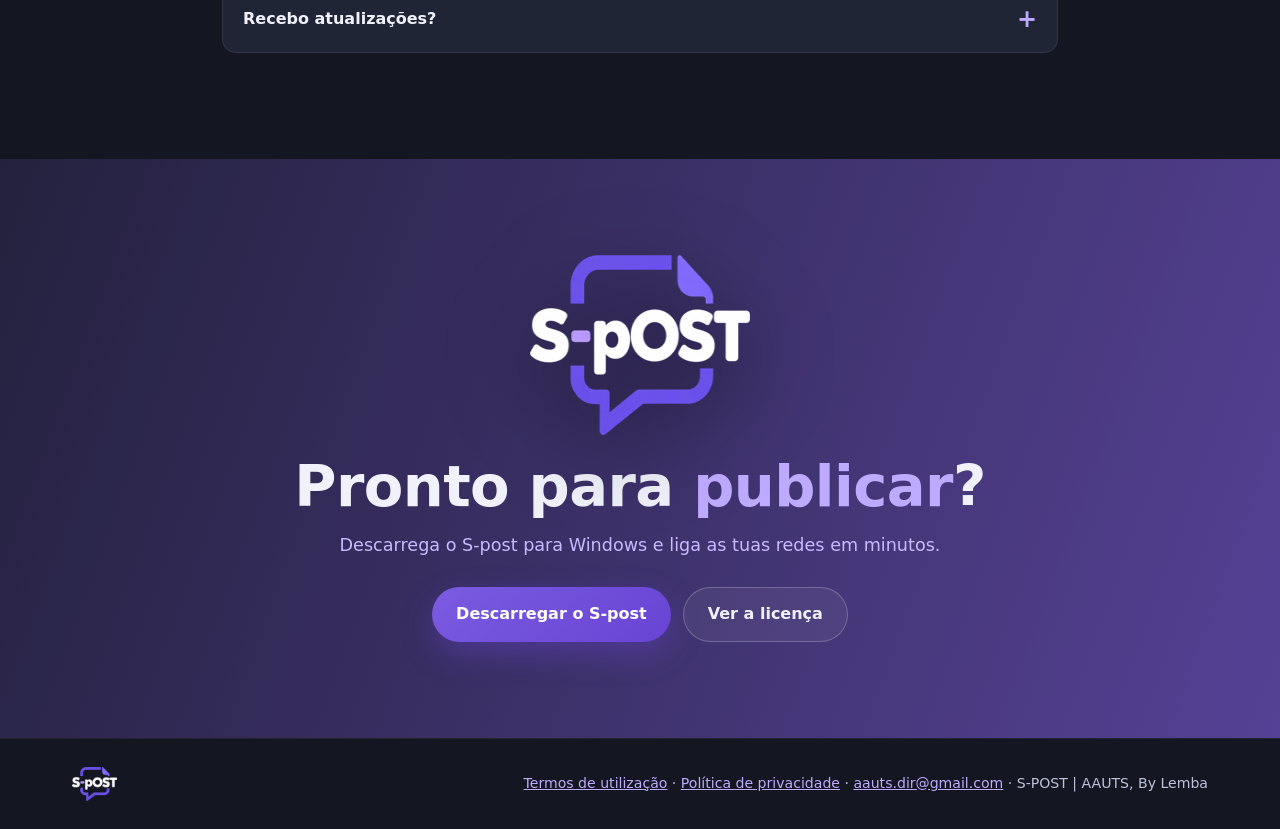
==== commit 9b91c8a2: "Passos com imagens próprias e telemóvel em modo claro e escuro Co-Authored-By: Claude Opus 5.5 <nore" ====
--- a/index.html
+++ b/index.html
@@ -124,19 +124,40 @@
 @keyframes aparece{from{opacity:0;transform:translateY(14px)}to{opacity:1;transform:none}}
 .passos{display:grid;gap:12px;counter-reset:p}
 .passo{display:grid;grid-template-columns:50px 1fr;gap:14px;align-items:start;background:var(--cartao);border:1px solid rgba(255,255,255,.07);border-radius:16px;padding:16px 18px;
-  transition:border-color .2s, transform .2s}
+  transition:border-color .2s, transform .2s, background .2s;font:inherit;color:inherit;text-align:left;cursor:pointer;width:100%;position:relative;overflow:hidden}
+.passo.on{border-color:var(--roxo2);background:linear-gradient(90deg,rgba(104,68,212,.22),var(--cartao) 70%)}
+.passo.on::after{content:"";position:absolute;left:0;bottom:0;height:3px;background:var(--roxo2);animation:enche var(--tempo,5s) linear forwards}
+.passo.parado::after{animation:none;width:100%;opacity:.5}
+@keyframes enche{from{width:0}to{width:100%}}
+.passo b{display:block;margin:2px 0 3px;font-size:1.08rem}
+.passo > span:last-child > span{display:block;color:var(--suave);font-size:.95rem}
 .passo:hover{border-color:rgba(190,170,255,.55);transform:translateX(4px)}
 .passo .n{counter-increment:p;width:50px;height:50px;border-radius:14px;display:flex;align-items:center;justify-content:center;font-size:1.4rem;font-weight:900;color:#fff;
   background:linear-gradient(135deg,#7a5be0,var(--roxo))}
 .passo .n::before{content:counter(p)}
-.passo h3{margin:2px 0 3px;font-size:1.08rem}
-.passo p{margin:0;color:var(--suave);font-size:.95rem}
 .ecra-pc{border-radius:18px;border:1px solid var(--borda);box-shadow:0 30px 60px rgba(0,0,0,.5);overflow:hidden;background:#fff}
 .ecra-pc .barra{display:flex;gap:6px;padding:9px 12px;background:var(--lateral)}
 .ecra-pc .barra i{width:10px;height:10px;border-radius:50%;background:#41465e}
-.tels{display:flex;gap:18px;justify-content:center}
-.tels img{width:min(230px,44%);border-radius:30px;border:8px solid var(--lateral);box-shadow:0 30px 60px rgba(0,0,0,.55)}
-.tels img:last-child{margin-top:46px}
+.vistas{display:grid}
+.vistas img{grid-area:1/1;width:100%;height:auto;opacity:0;transition:opacity .6s ease}
+.vistas img.on{opacity:1}
+.tel-caixa{display:flex;flex-direction:column;align-items:center;gap:18px}
+.telefone{position:relative;width:min(290px,80%);aspect-ratio:520/1126;border-radius:38px;border:10px solid #0d0f17;background:#0d0f17;overflow:hidden;
+  box-shadow:0 30px 70px rgba(0,0,0,.6),0 0 0 2px rgba(190,170,255,.18);cursor:pointer}
+.telefone .ecra{position:absolute;inset:0;opacity:0;transition:opacity .6s ease}
+.telefone .ecra.on{opacity:1}
+.telefone img{position:absolute;inset:0;width:100%;height:100%;object-fit:cover;transition:opacity .9s ease}
+.telefone .escuro{opacity:0}
+.telefone.noite .escuro{opacity:1}
+.telefone.noite .claro{opacity:0}
+.modo{display:inline-flex;align-items:center;gap:10px;background:var(--cartao);border:1px solid var(--borda);color:var(--texto);border-radius:999px;padding:8px 16px;
+  font:inherit;font-weight:700;font-size:.9rem;cursor:pointer;transition:border-color .2s}
+.modo:hover{border-color:var(--roxo2)}
+.modo .sol{color:#ffd36b;font-size:1.05rem}.modo .lua{color:var(--roxo2);font-size:1.05rem}
+.modo .trilho{width:42px;height:24px;border-radius:999px;background:#e8eaf6;position:relative;transition:background .4s}
+.modo .trilho i{position:absolute;top:3px;left:3px;width:18px;height:18px;border-radius:50%;background:var(--roxo);transition:transform .4s cubic-bezier(.3,.9,.3,1)}
+.modo[aria-pressed="true"] .trilho{background:var(--tinta)}
+.modo[aria-pressed="true"] .trilho i{transform:translateX(18px);background:var(--roxo2)}
 
 /* ---------- experimenta ---------- */
 .lab{display:grid;grid-template-columns:.9fr 1.1fr;gap:28px;align-items:start}
@@ -173,7 +194,7 @@
 .galeria{display:grid;grid-template-columns:repeat(3,1fr);gap:18px}
 .fig{margin:0;background:var(--cartao);border:1px solid rgba(255,255,255,.07);border-radius:var(--raio);overflow:hidden;transition:transform .25s, border-color .25s}
 .fig:hover{transform:translateY(-6px);border-color:rgba(190,170,255,.5)}
-.fig img{aspect-ratio:3/2;object-fit:cover;object-position:top left;width:100%;background:#fff}
+.fig img{aspect-ratio:3/2;object-fit:cover;object-position:top left;width:100%;height:auto;background:#fff}
 .fig figcaption{padding:16px 18px}
 .fig figcaption b{display:block;margin-bottom:3px}
 .fig figcaption span{color:var(--suave);font-size:.93rem}
@@ -336,25 +357,39 @@
 
     <div class="lado on" id="lado-pc">
       <div class="passos">
-        <div class="passo"><span class="n"></span><div><h3>Escreve e escolhe as redes</h3><p>Texto base, anexos e versões por rede, com a pré-visualização de todas lado a lado.</p></div></div>
-        <div class="passo"><span class="n"></span><div><h3>Adapta e revê os avisos</h3><p>Uma lista de passos mostra o que falta para publicar; a IA opcional corrige, encurta ou muda o tom.</p></div></div>
-        <div class="passo"><span class="n"></span><div><h3>Guarda ou planeia</h3><p>Rascunhos, modelos, campanhas e calendário, com envio manual ou automático à hora marcada.</p></div></div>
-        <div class="passo"><span class="n"></span><div><h3>Liga as contas e publica</h3><p>Login no site oficial de cada rede; depois confirmas a publicação, ou agendas-a como automática.</p></div></div>
-      </div>
-      <div class="ecra-pc rv"><div class="barra"><i></i><i></i><i></i></div>
-        <img src="media/editor.webp" alt="Editor do S-post: escrever uma vez e ver todas as redes lado a lado" width="1440" height="960" loading="lazy"></div>
+        <button type="button" class="passo on" data-grupo="pc" data-i="0"><span class="n"></span><span><b>Escreve e escolhe as redes</b><span>Texto base, anexos e versões por rede, com a pré-visualização de todas lado a lado.</span></span></button>
+        <button type="button" class="passo" data-grupo="pc" data-i="1"><span class="n"></span><span><b>Adapta e revê os avisos</b><span>Uma lista de passos mostra o que falta para publicar; a IA opcional corrige, encurta ou muda o tom.</span></span></button>
+        <button type="button" class="passo" data-grupo="pc" data-i="2"><span class="n"></span><span><b>Guarda ou planeia</b><span>Rascunhos, modelos, campanhas e calendário, com envio manual ou automático à hora marcada.</span></span></button>
+        <button type="button" class="passo" data-grupo="pc" data-i="3"><span class="n"></span><span><b>Liga as contas e publica</b><span>Login no site oficial de cada rede; depois confirmas a publicação, ou agendas-a como automática.</span></span></button>
+      </div>
+      <div class="ecra-pc" id="ecras-pc"><div class="barra"><i></i><i></i><i></i></div>
+        <div class="vistas">
+          <img class="on" src="media/pc-escrever.webp" alt="Editor do S-post: as redes escolhidas e a pré-visualização lado a lado" width="1080" height="630" loading="lazy">
+          <img class="" src="media/pc-ia.webp" alt="Assistente de IA do S-post: corrigir, encurtar, mudar o tom" width="720" height="480" loading="lazy">
+          <img class="" src="media/pc-planeamento.webp" alt="Planeamento e histórico do S-post" width="1100" height="733" loading="lazy">
+          <img class="" src="media/pc-ligacoes.webp" alt="Página Ver ligações do S-post" width="1020" height="680" loading="lazy">
+        </div>
+      </div>
     </div>
 
     <div class="lado" id="lado-tel">
       <div class="passos">
-        <div class="passo"><span class="n"></span><div><h3>Emparelha com um código QR</h3><p>Em «Contas e ajustes → Telemóvel», lês o código com a app Android.</p></div></div>
-        <div class="passo"><span class="n"></span><div><h3>Escreve onde estiveres</h3><p>Texto, fotos ou vídeo, e as redes onde queres publicar.</p></div></div>
-        <div class="passo"><span class="n"></span><div><h3>Agenda para o computador publicar</h3><p>Modo «Com o meu PC»: o computador publica por ti, à hora que escolheste.</p></div></div>
-        <div class="passo"><span class="n"></span><div><h3>Ou publica já do telemóvel</h3><p>Modo «Só no telemóvel»: publicas na hora no WordPress, no AVAI, no Bluesky e no YouTube.</p></div></div>
-      </div>
-      <div class="tels">
-        <img src="media/android-inicio.webp" alt="App Android do S-post: ecrã inicial" width="260" height="562" loading="lazy">
-        <img src="media/android-compor.webp" alt="App Android do S-post: nova publicação com as redes" width="260" height="562" loading="lazy">
+        <button type="button" class="passo on" data-grupo="tel" data-i="0"><span class="n"></span><span><b>Emparelha com um código QR</b><span>Na app, em Definições → «Emparelhar com o PC», lês o código QR que o computador mostra em «Contas e ajustes → Telemóvel».</span></span></button>
+        <button type="button" class="passo" data-grupo="tel" data-i="1"><span class="n"></span><span><b>Escreve onde estiveres</b><span>Texto, fotos ou vídeo, e as redes onde queres publicar.</span></span></button>
+        <button type="button" class="passo" data-grupo="tel" data-i="2"><span class="n"></span><span><b>Agenda para o computador publicar</b><span>Modo «Com o meu PC»: escolhes a hora, ligas «Publicar automaticamente» e o computador publica por ti.</span></span></button>
+        <button type="button" class="passo" data-grupo="tel" data-i="3"><span class="n"></span><span><b>Ou publica já do telemóvel</b><span>Modo «Só no telemóvel»: publicas na hora no WordPress, no AVAI, no Bluesky e no YouTube.</span></span></button>
+      </div>
+      <div class="tel-caixa">
+        <button type="button" class="modo" id="modo" aria-pressed="false" title="Mudar entre modo claro e escuro">
+          <span class="sol" aria-hidden="true">☀</span><span class="trilho"><i></i></span><span class="lua" aria-hidden="true">☾</span>
+          <span id="modo-txt">Modo claro</span>
+        </button>
+        <div class="telefone" id="telefone">
+          <div class="ecra on"><img class="claro" src="media/android-emparelhar-claro.webp" alt="App Android do S-post, modo claro: definições com Emparelhar com o PC" width="520" height="1126" loading="lazy"><img class="escuro" src="media/android-emparelhar-escuro.webp" alt="App Android do S-post, modo escuro: definições com Emparelhar com o PC" width="520" height="1126" loading="lazy"></div>
+          <div class="ecra"><img class="claro" src="media/android-escrever-claro.webp" alt="App Android do S-post, modo claro: nova publicação com o texto e as redes escolhidas" width="520" height="1126" loading="lazy"><img class="escuro" src="media/android-escrever-escuro.webp" alt="App Android do S-post, modo escuro: nova publicação com o texto e as redes escolhidas" width="520" height="1126" loading="lazy"></div>
+          <div class="ecra"><img class="claro" src="media/android-agendar-claro.webp" alt="App Android do S-post, modo claro: hora da publicação e botão Agendar" width="520" height="1126" loading="lazy"><img class="escuro" src="media/android-agendar-escuro.webp" alt="App Android do S-post, modo escuro: hora da publicação e botão Agendar" width="520" height="1126" loading="lazy"></div>
+          <div class="ecra"><img class="claro" src="media/android-telemovel-claro.webp" alt="App Android do S-post, modo claro: modo Só no telemóvel e as contas do telemóvel" width="520" height="1126" loading="lazy"><img class="escuro" src="media/android-telemovel-escuro.webp" alt="App Android do S-post, modo escuro: modo Só no telemóvel e as contas do telemóvel" width="520" height="1126" loading="lazy"></div>
+        </div>
       </div>
     </div>
   </div>
@@ -392,18 +427,12 @@
     <h2 class="rv d1">Tudo <em>num só espaço</em>.</h2>
     <p class="sub rv d2">Sem andar de aplicação em aplicação. O trabalho fica guardado no teu computador.</p>
     <div class="galeria">
-      <figure class="fig rv"><img src="media/anexos-canva.webp" alt="Anexos do Canva no S-post" width="1440" height="960" loading="lazy">
+      <figure class="fig rv"><img src="media/galeria-canva.webp" alt="Separador Anexos do S-post com Importar do Canva" width="720" height="480" loading="lazy">
         <figcaption><b>Os teus designs do Canva</b><span>Importa imagens e vídeos do Canva diretamente para o post, sem descarregar ficheiros.</span></figcaption></figure>
-      <figure class="fig rv d1"><img src="media/ia.webp" alt="Assistente de IA do S-post" width="1440" height="960" loading="lazy">
-        <figcaption><b>Assistente de IA e passos claros</b><span>Corrigir, encurtar ou mudar o tom, e uma lista que mostra o que falta para publicar.</span></figcaption></figure>
-      <figure class="fig rv d2"><img src="media/ver-ligacoes.webp" alt="Página Ver ligações do S-post" width="1440" height="960" loading="lazy">
-        <figcaption><b>Liga as tuas redes em minutos</b><span>Com o login oficial de cada rede; um ponto verde mostra as contas ligadas.</span></figcaption></figure>
-      <figure class="fig rv"><img src="media/planeamento.webp" alt="Calendário de planeamento do S-post" width="1440" height="960" loading="lazy">
-        <figcaption><b>Planeia e publica à hora certa</b><span>Calendário com publicação automática (tarefa do Windows, ativada por ti).</span></figcaption></figure>
-      <figure class="fig rv d1"><img src="media/biblioteca.webp" alt="Biblioteca de conteúdos do S-post" width="1440" height="960" loading="lazy">
-        <figcaption><b>Modelos e perfil da marca</b><span>O tom de voz e o logótipo da tua marca em todas as publicações.</span></figcaption></figure>
-      <figure class="fig rv d2"><img src="media/rascunhos.webp" alt="Rascunhos do S-post" width="1440" height="960" loading="lazy">
-        <figcaption><b>Rascunhos que não se perdem</b><span>Rascunhos e cópias locais de recuperação do trabalho pendente.</span></figcaption></figure>
+      <figure class="fig rv d1"><img src="media/galeria-biblioteca.webp" alt="Biblioteca de conteúdos do S-post: modelos, campanhas, hashtags e perfil da marca" width="1030" height="687" loading="lazy">
+        <figcaption><b>Modelos e perfil da marca</b><span>Modelos de posts, campanhas, grupos de hashtags e o perfil da tua marca.</span></figcaption></figure>
+      <figure class="fig rv d2"><img src="media/galeria-rascunhos.webp" alt="Rascunhos guardados no S-post" width="1100" height="733" loading="lazy">
+        <figcaption><b>Rascunhos que não se perdem</b><span>Retomas uma ideia quando quiseres: abres no editor e continuas.</span></figcaption></figure>
     </div>
     <div class="video rv">
       <video controls preload="none" poster="media/S-post-apresentacao.jpg" playsinline aria-label="Apresentação do S-post">
@@ -615,6 +644,42 @@
     document.getElementById('lado-tel').classList.toggle('on', nome === 'tel');
   }
   botoes.forEach(function (b) { b.addEventListener('click', function () { lado(b.dataset.lado); }); });
+
+  // passos ligados às imagens: avançam sozinhos (5 s) e também se clicam
+  var TEMPO = 5000, atual = { pc: 0, tel: 0 }, relogio = null;
+  function mostra(grupo, i, parar) {
+    atual[grupo] = i;
+    document.querySelectorAll('.passo[data-grupo="' + grupo + '"]').forEach(function (p, k) {
+      p.classList.remove('on'); p.classList.toggle('parado', !!parar && k === i); p.setAttribute('aria-pressed', k === i);
+      if (k === i) { void p.offsetWidth; p.classList.add('on'); }
+    });
+    var vistas = grupo === 'pc' ? document.querySelectorAll('#ecras-pc .vistas img') : document.querySelectorAll('#telefone .ecra');
+    vistas.forEach(function (v, k) { v.classList.toggle('on', k === i); });
+  }
+  function grupoVisivel() { return document.getElementById('lado-tel').classList.contains('on') ? 'tel' : 'pc'; }
+  function arranca() {
+    clearInterval(relogio);
+    if (reduzir) return;
+    relogio = setInterval(function () { var g = grupoVisivel(); mostra(g, (atual[g] + 1) % 4); }, TEMPO);
+  }
+  document.querySelectorAll('.passo[data-grupo]').forEach(function (p) {
+    p.style.setProperty('--tempo', TEMPO / 1000 + 's');
+    p.addEventListener('click', function () { mostra(p.dataset.grupo, +p.dataset.i); arranca(); });
+  });
+  botoes.forEach(function (b) { b.addEventListener('click', function () { mostra(b.dataset.lado, 0, reduzir); arranca(); }); });
+  if (reduzir) { mostra('pc', 0, true); mostra('tel', 0, true); } else arranca();
+
+  // telemóvel: modo claro e escuro em ciclo (3,5 s); um clique no botão ou no ecrã muda já
+  var tel = document.getElementById('telefone'), modo = document.getElementById('modo'), modoTxt = document.getElementById('modo-txt'), ciclo = null;
+  function poeModo(noite) {
+    tel.classList.toggle('noite', noite); modo.setAttribute('aria-pressed', noite);
+    modoTxt.textContent = noite ? 'Modo escuro' : 'Modo claro';
+  }
+  function trocaModo() { poeModo(!tel.classList.contains('noite')); cicloModo(); }
+  function cicloModo() { clearInterval(ciclo); if (!reduzir) ciclo = setInterval(function () { poeModo(!tel.classList.contains('noite')); }, 3500); }
+  modo.addEventListener('click', trocaModo);
+  tel.addEventListener('click', trocaModo);
+  cicloModo();
   addEventListener('load', function () { lado('pc'); });
   addEventListener('resize', function () { var on = document.querySelector('.lados button.on'); if (on) lado(on.dataset.lado); });
 
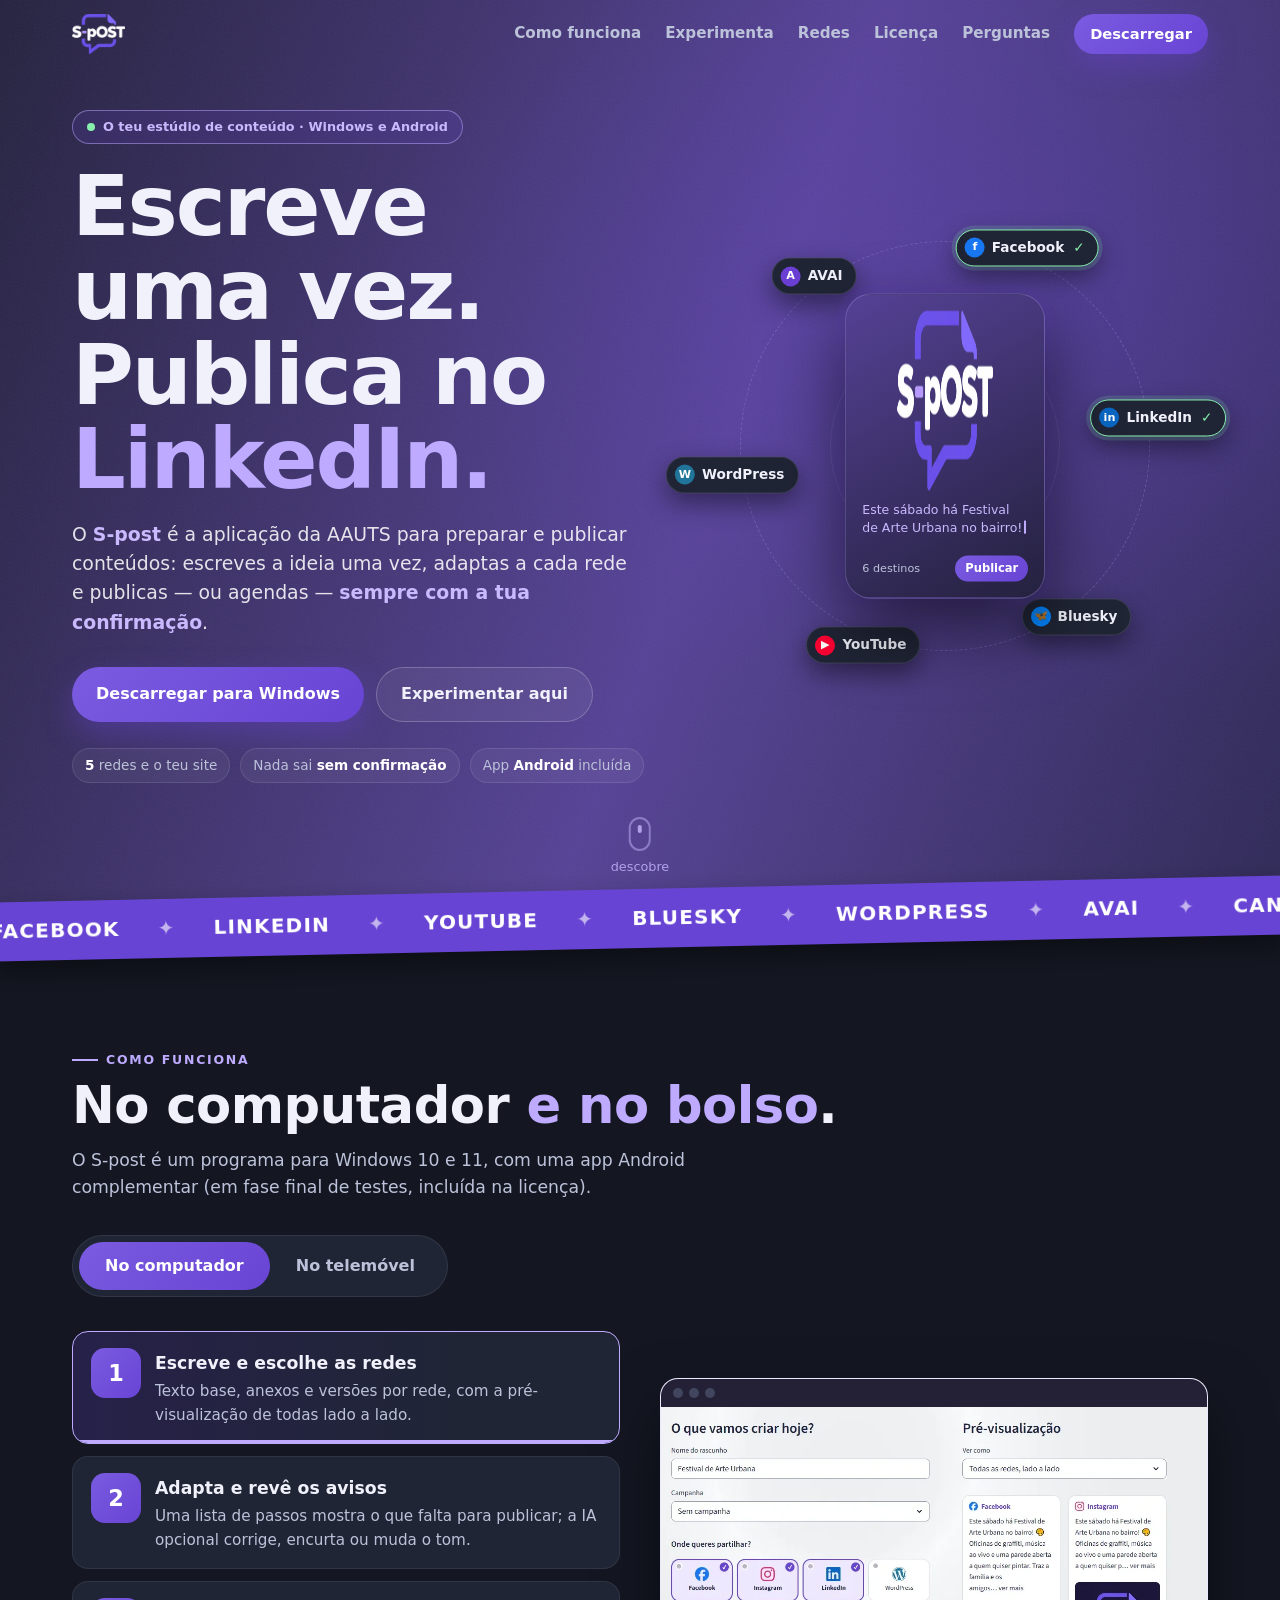
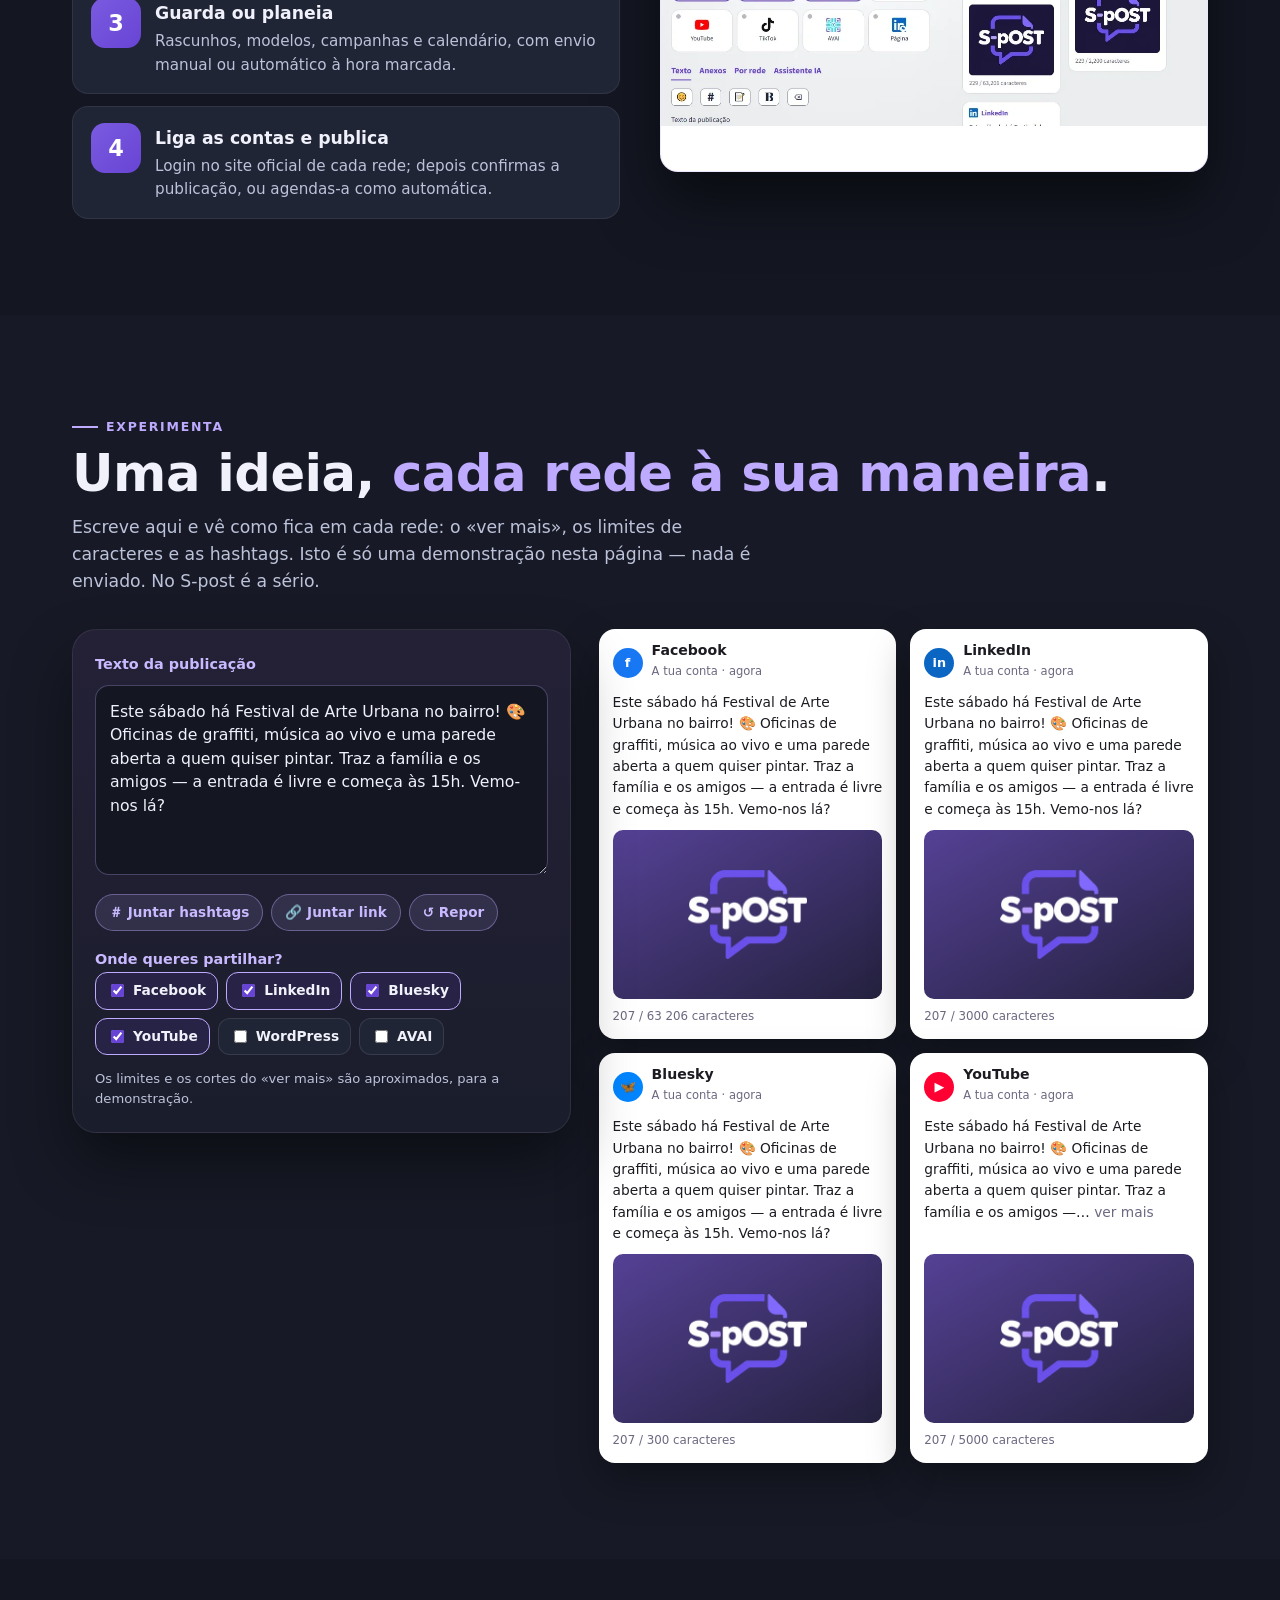
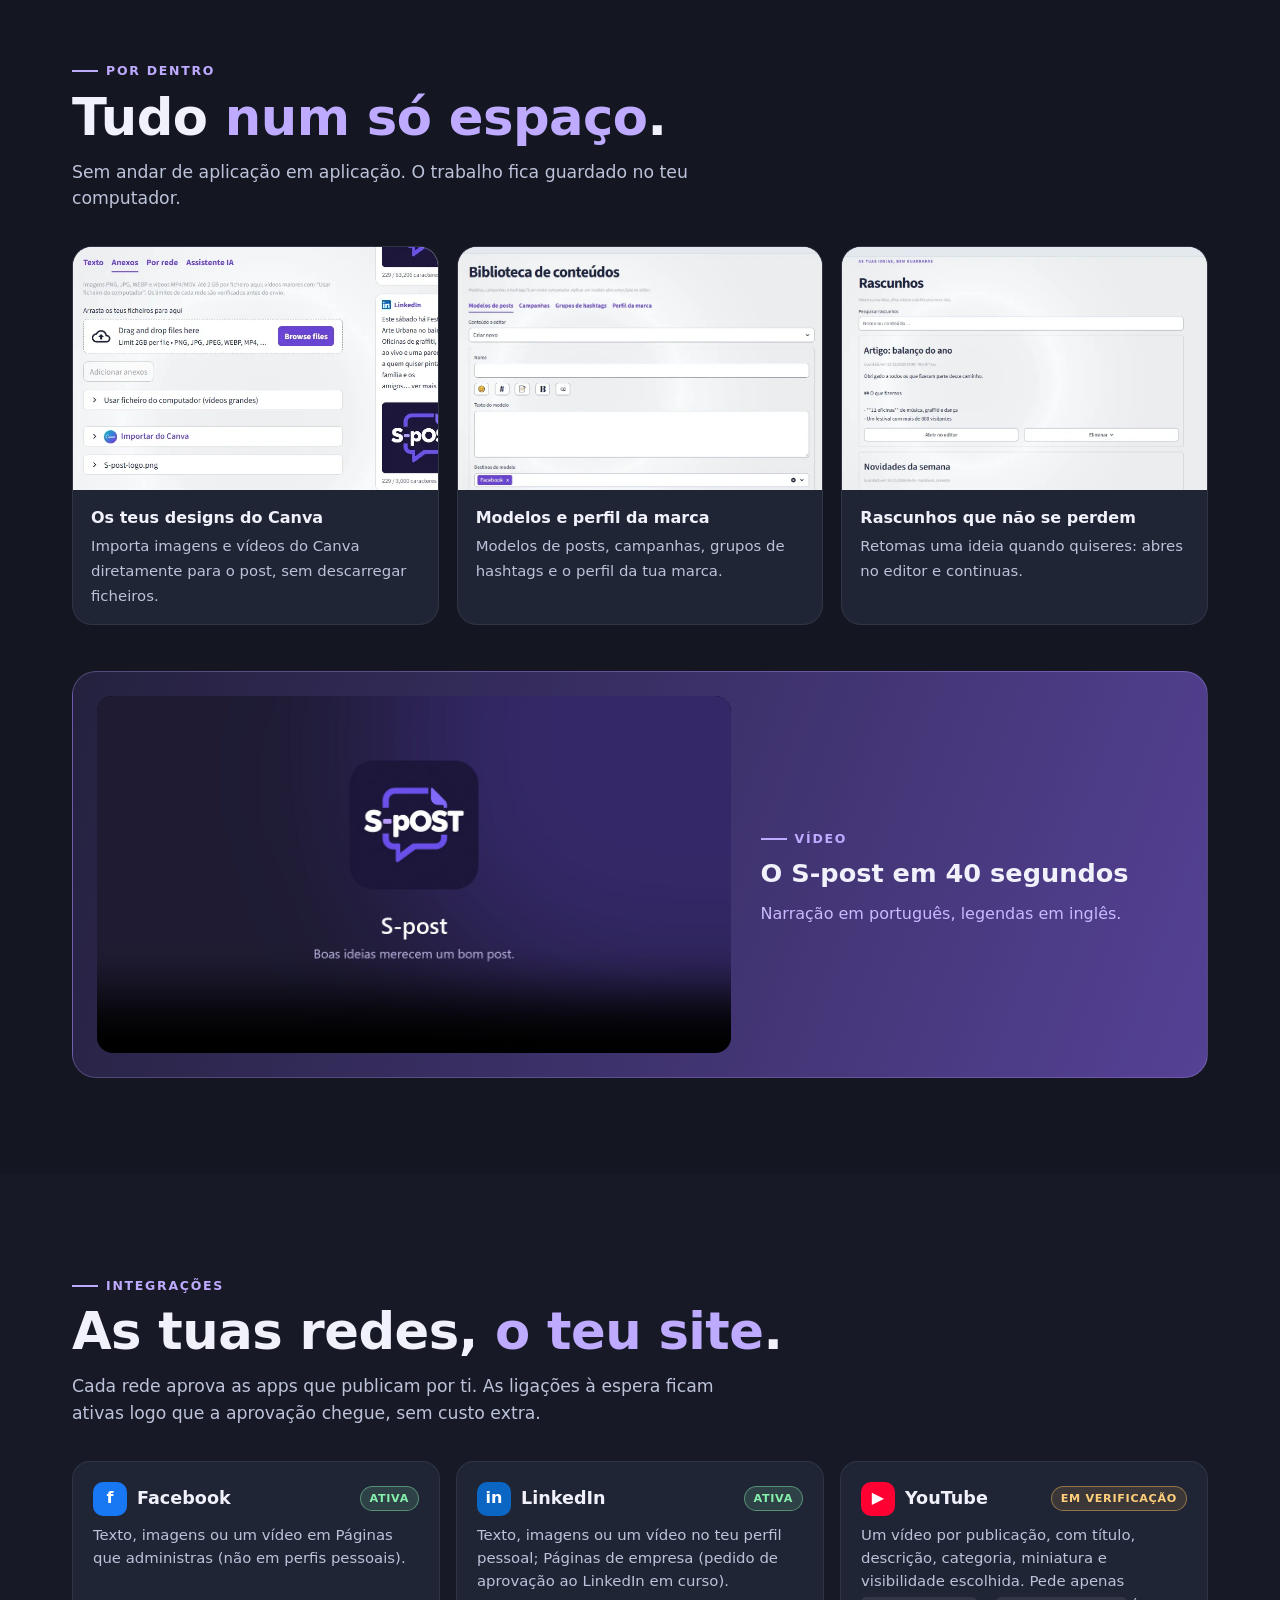
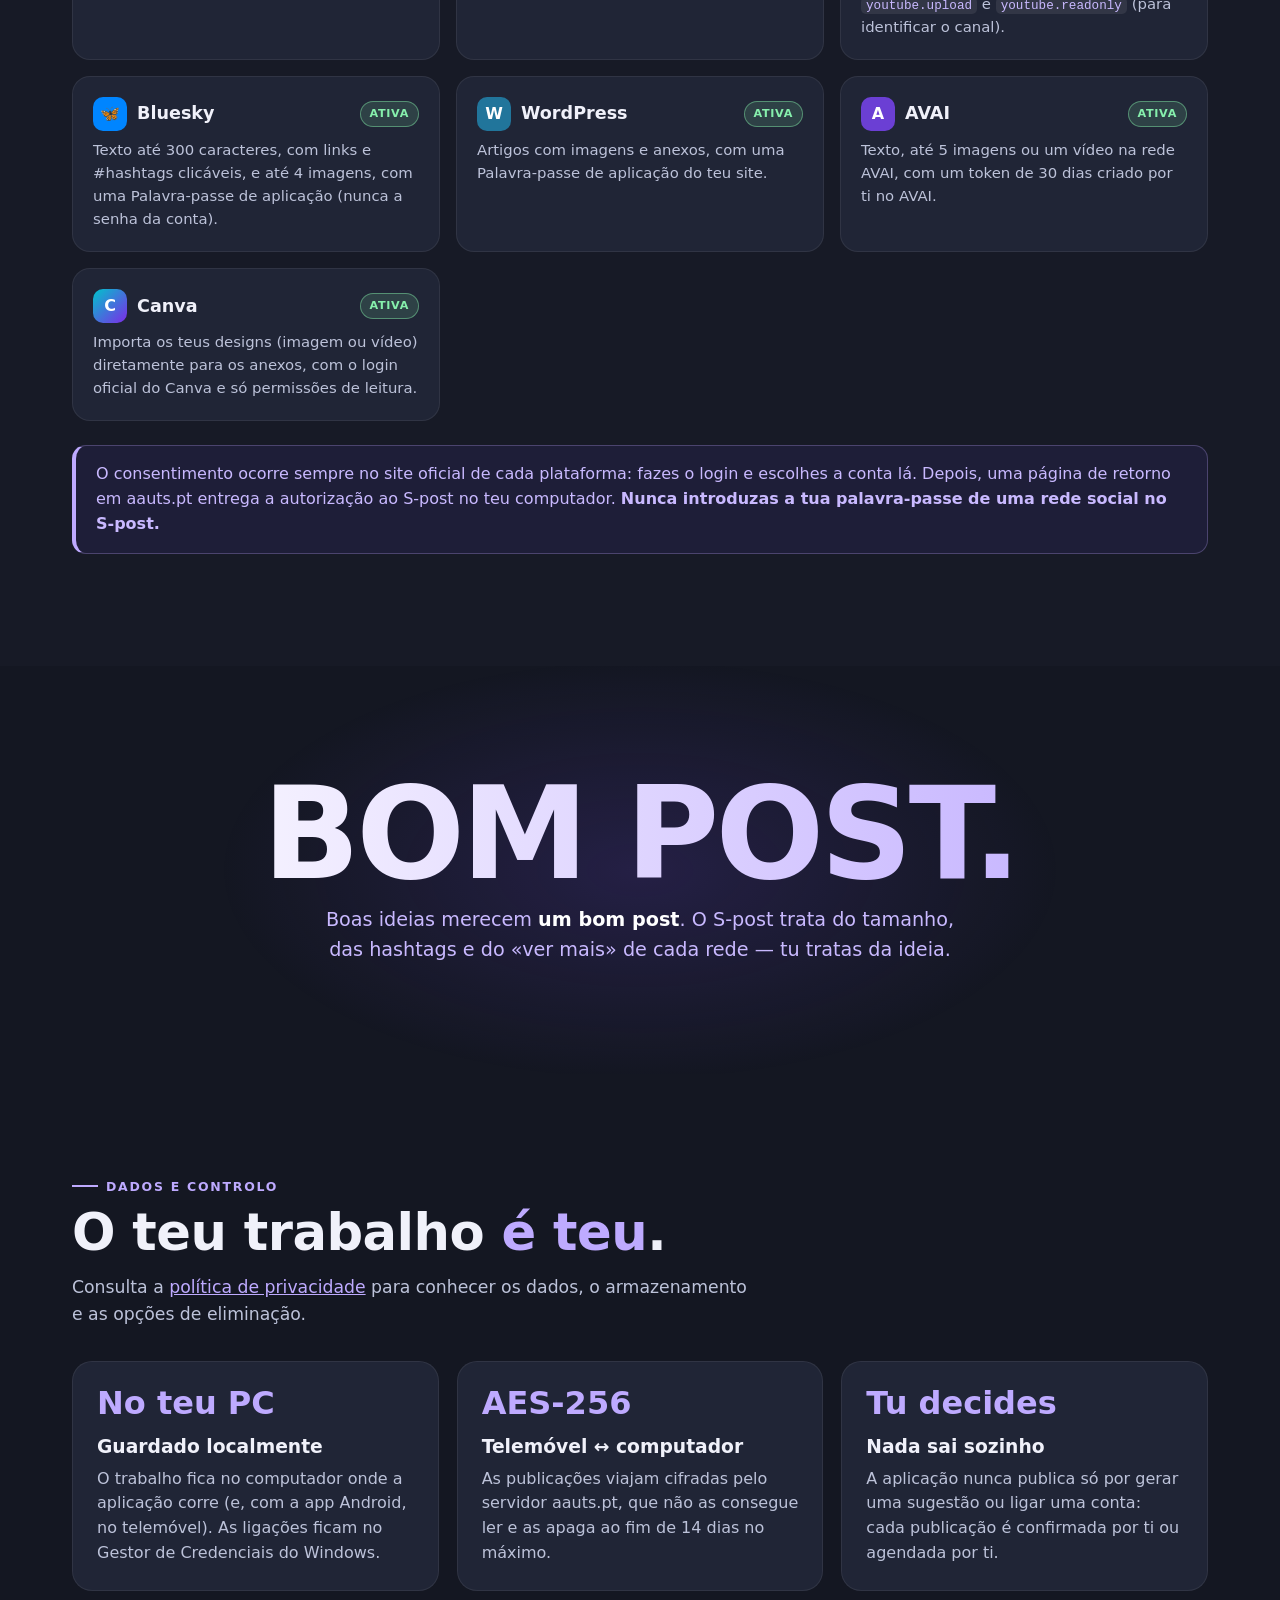
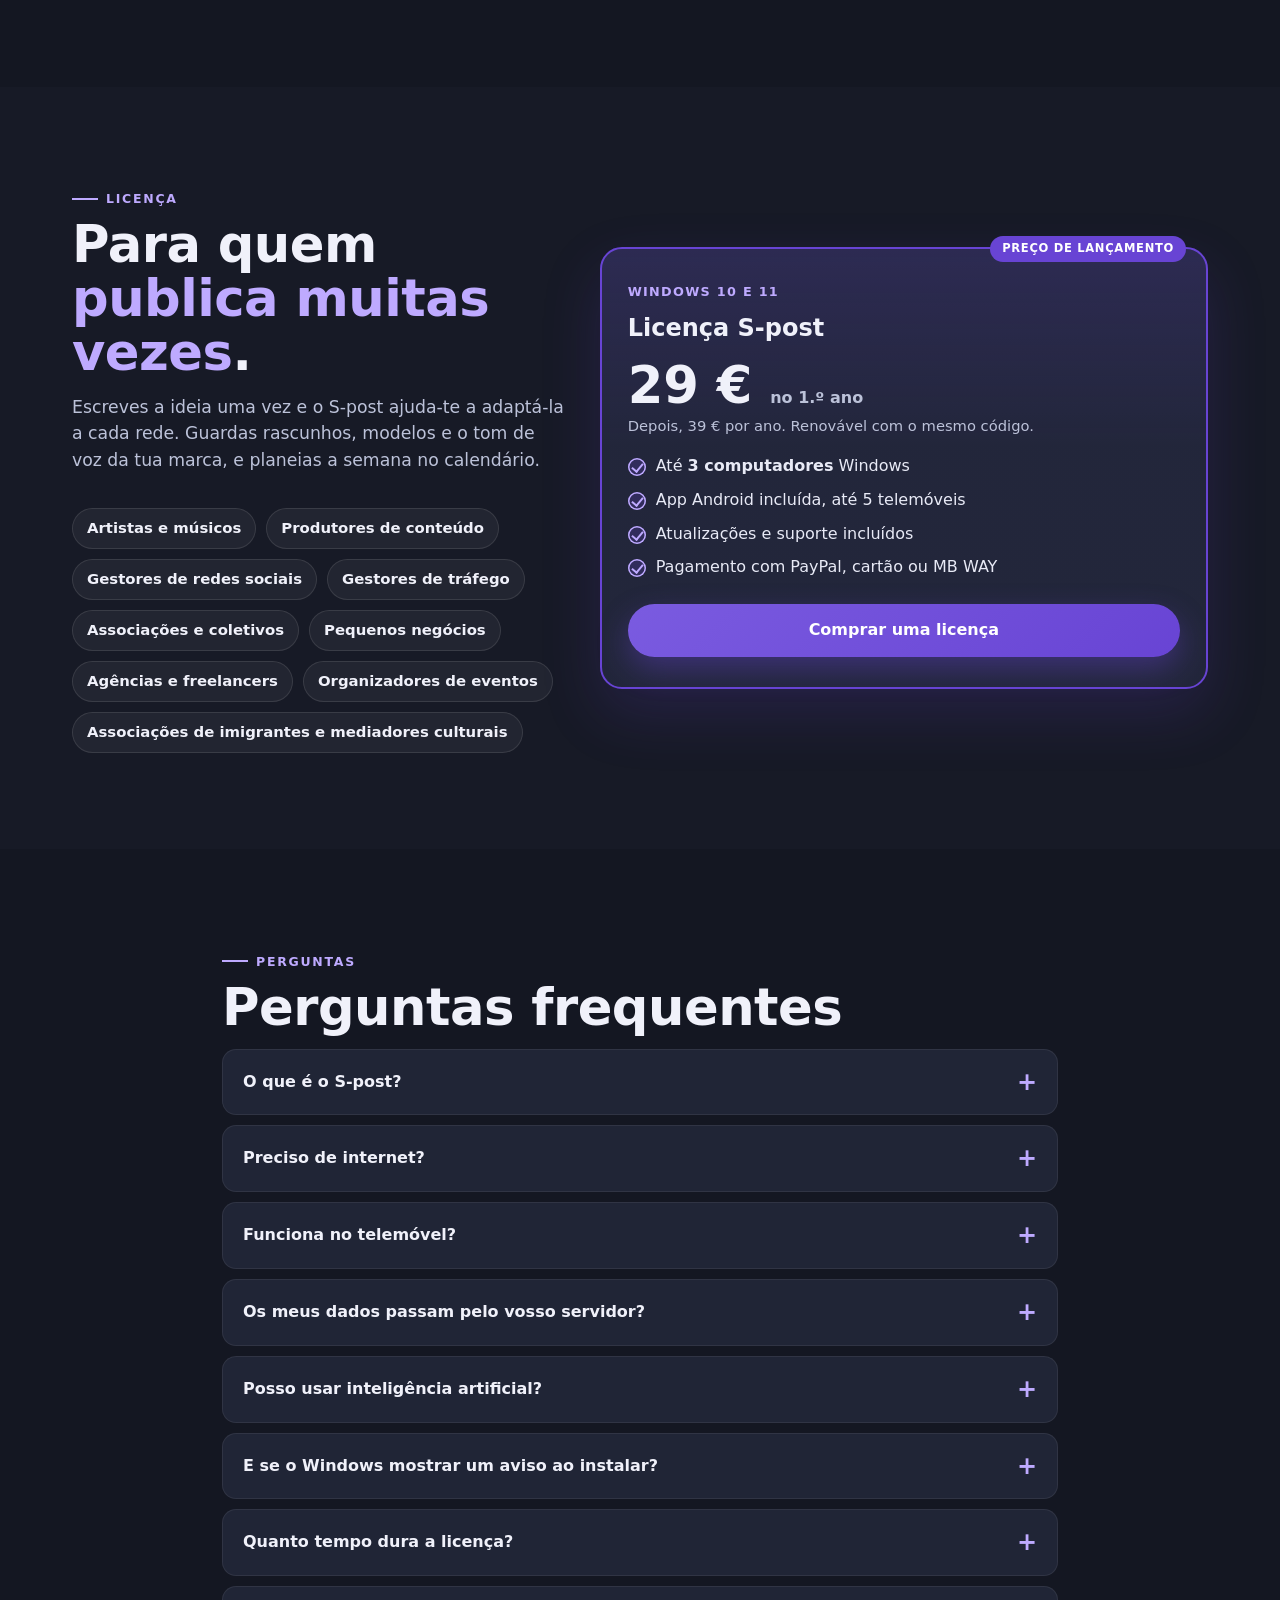
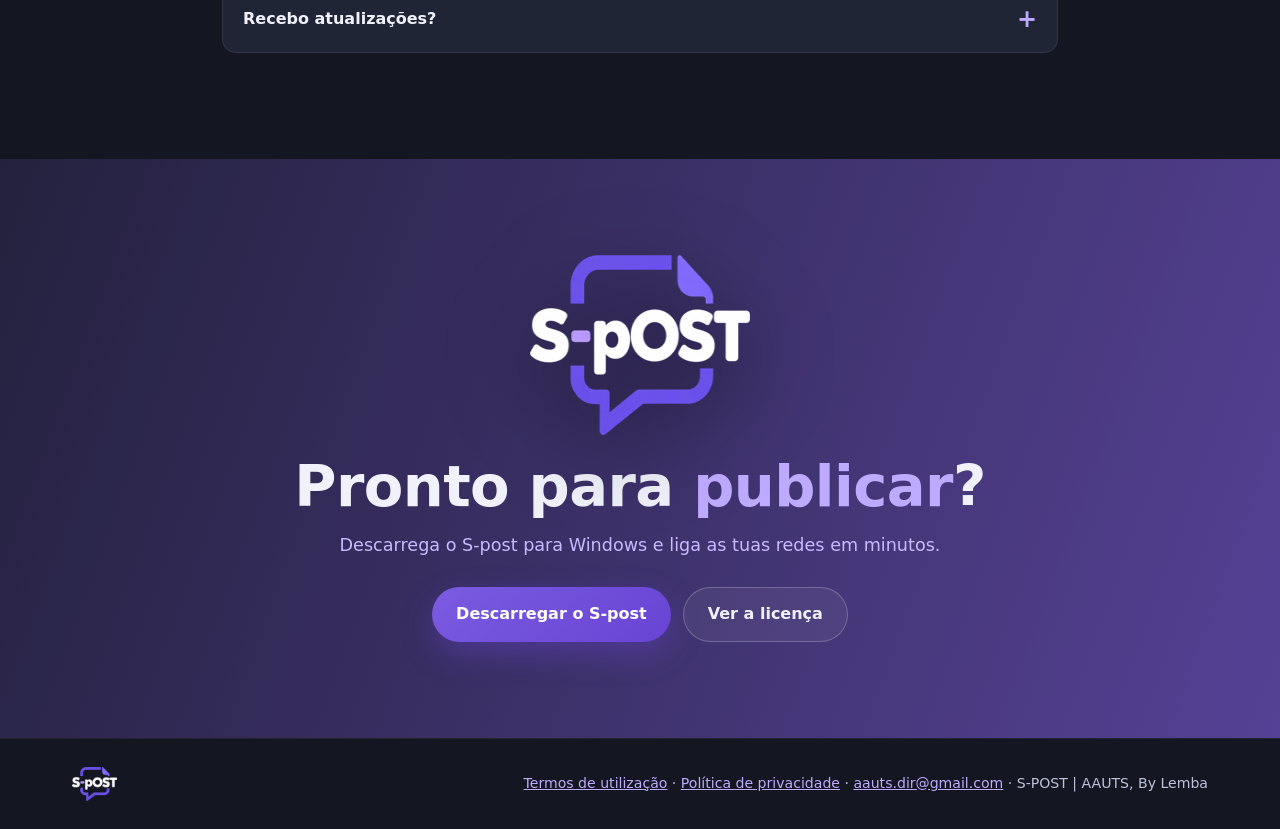
==== commit e98e70b9: "Ícone do separador com letras brancas Co-Authored-By: Claude Opus 5.5 <noreply@anthropic.com>" ====
--- a/index.html
+++ b/index.html
@@ -8,7 +8,9 @@
 <meta name="description" content="S-post, o estúdio de conteúdos da AAUTS: escreve uma vez e publica no Facebook, LinkedIn, WordPress, AVAI, Bluesky, YouTube, Instagram e TikTok, a partir do Windows e do telemóvel Android."> -->
 <meta name="description" content="S-post, o estúdio de conteúdos da AAUTS: escreve uma vez e publica no Facebook, LinkedIn, WordPress, AVAI, Bluesky e YouTube, a partir do Windows e do telemóvel Android.">
 <meta name="referrer" content="no-referrer">
-<link rel="icon" href="media/logo-spost.webp">
+<link rel="icon" type="image/png" sizes="32x32" href="media/favicon-32.png">
+<link rel="icon" type="image/png" sizes="192x192" href="media/favicon-192.png">
+<link rel="apple-touch-icon" href="media/apple-touch-icon.png">
 <meta property="og:title" content="S-post — publica em várias redes de uma vez">
 <meta property="og:description" content="Escreve uma vez, adapta a cada rede e publica com a tua confirmação. Windows e Android.">
 <meta property="og:image" content="https://s-post.aauts.pt/media/editor.webp">
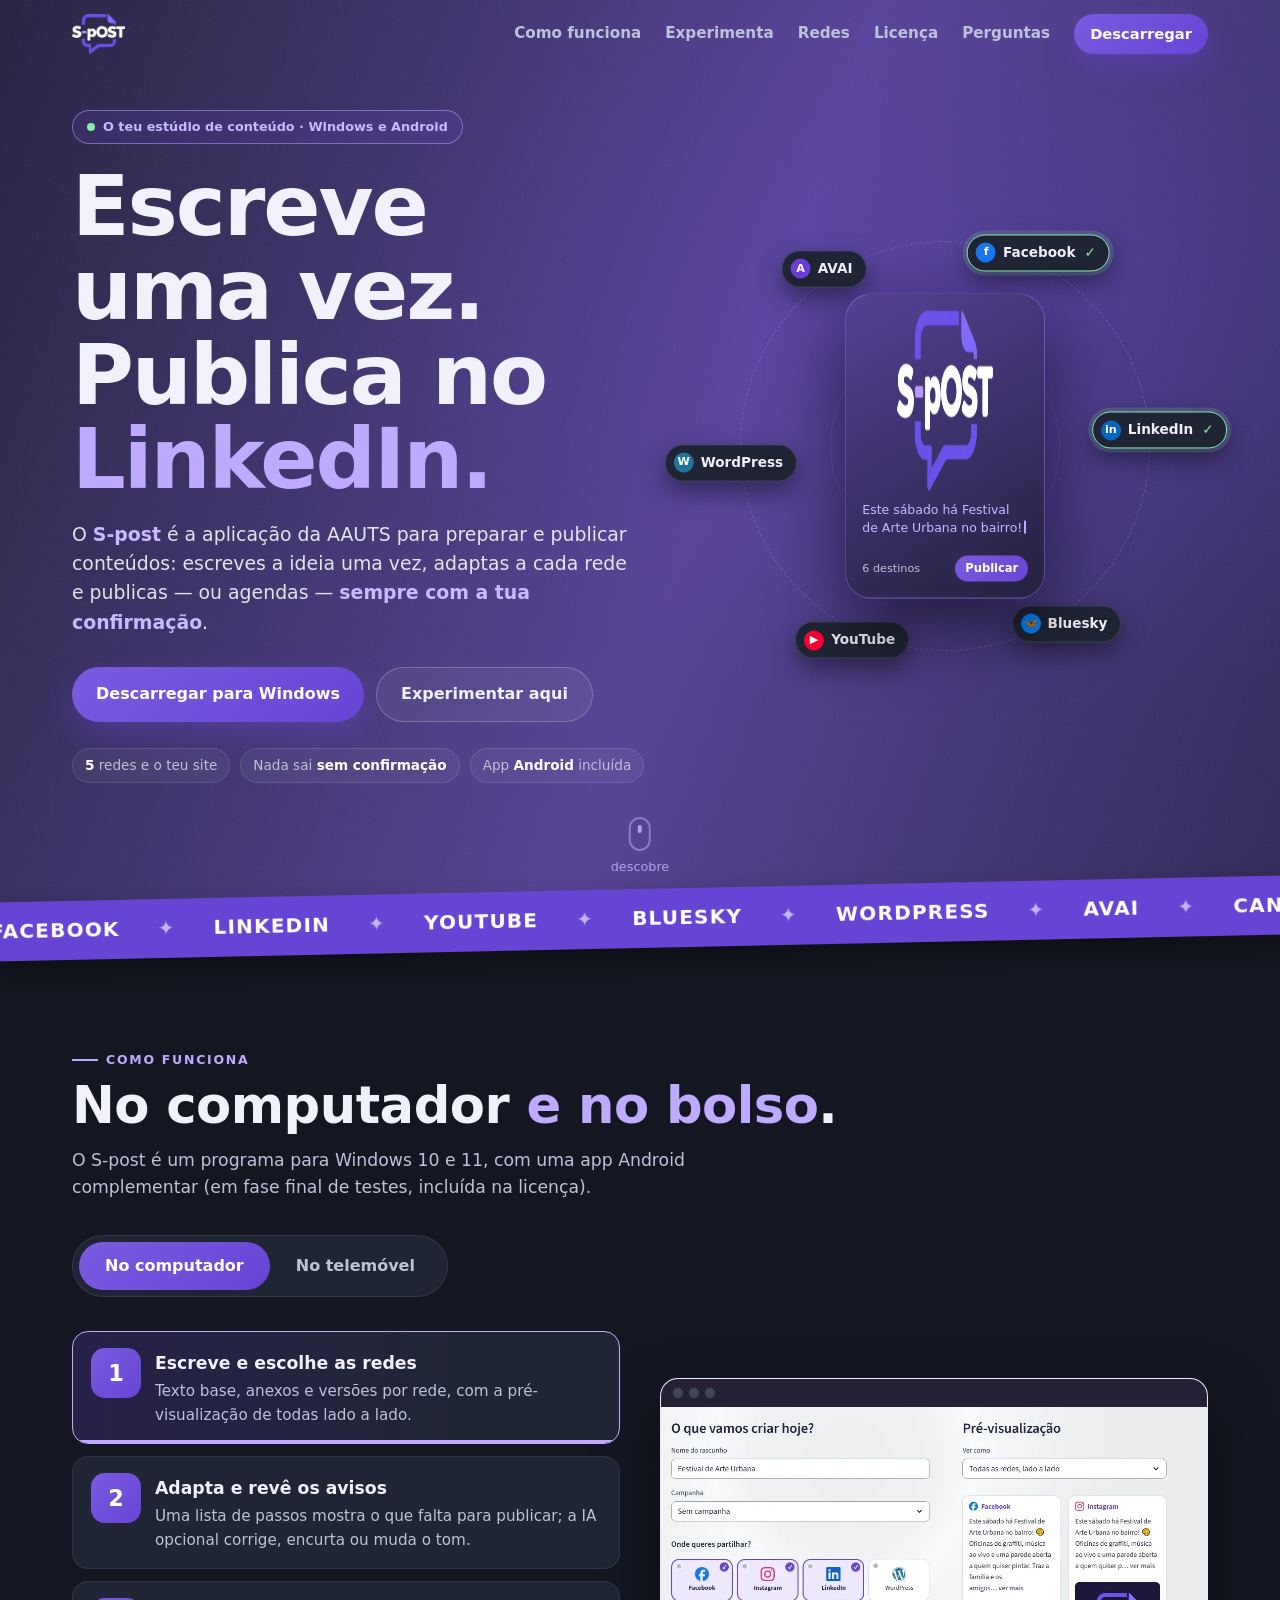
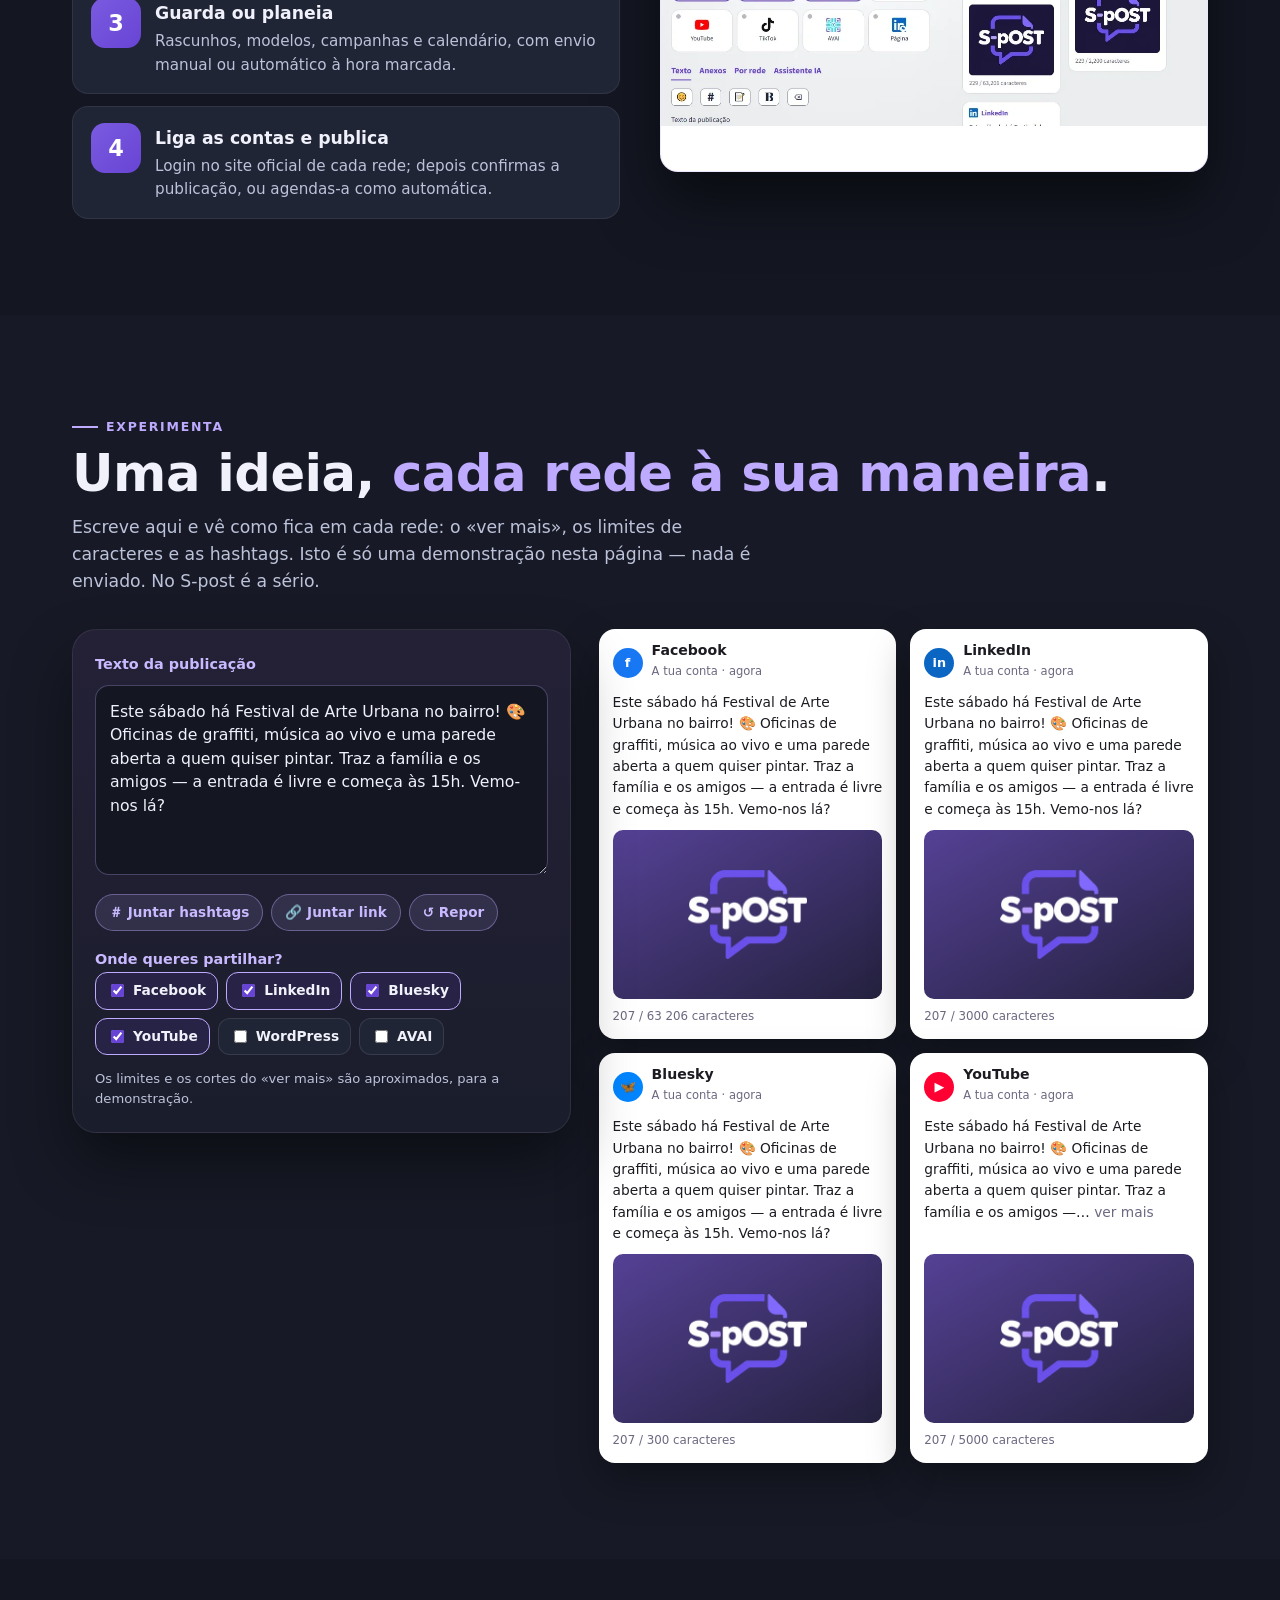
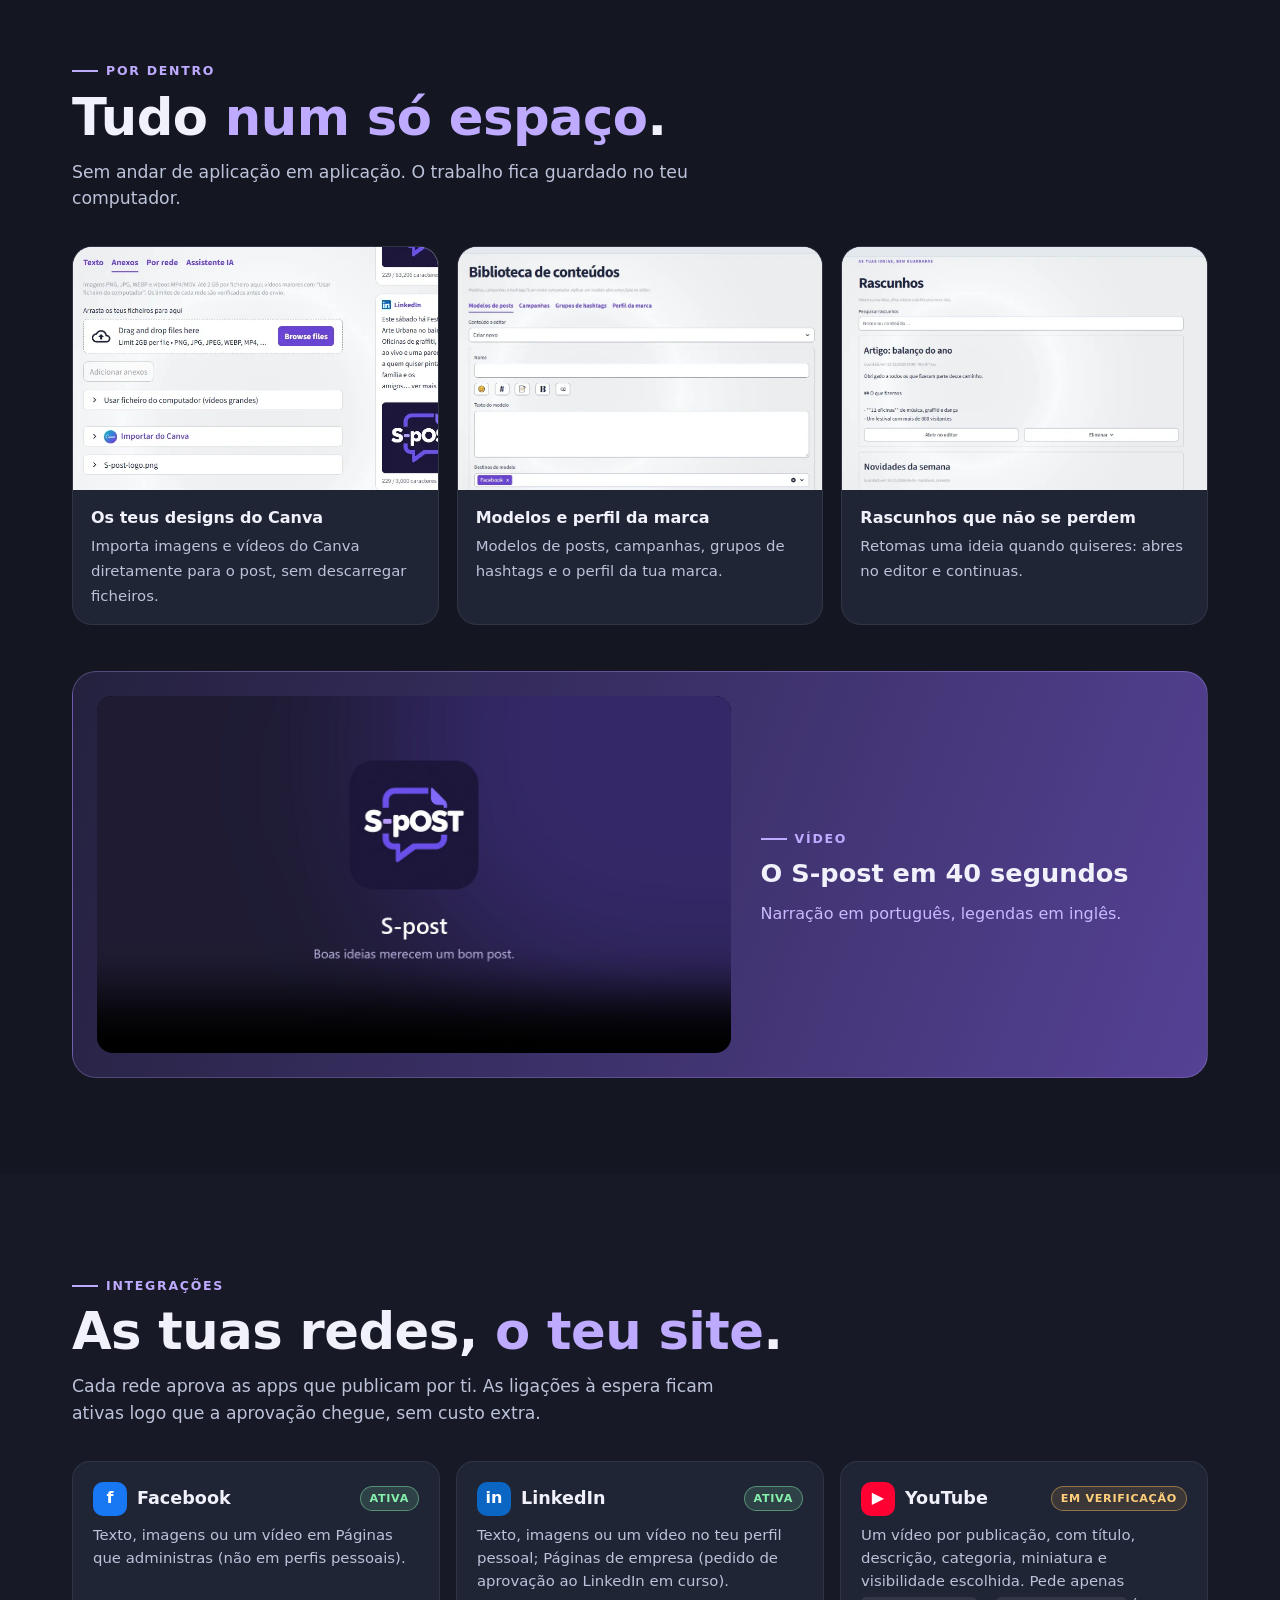
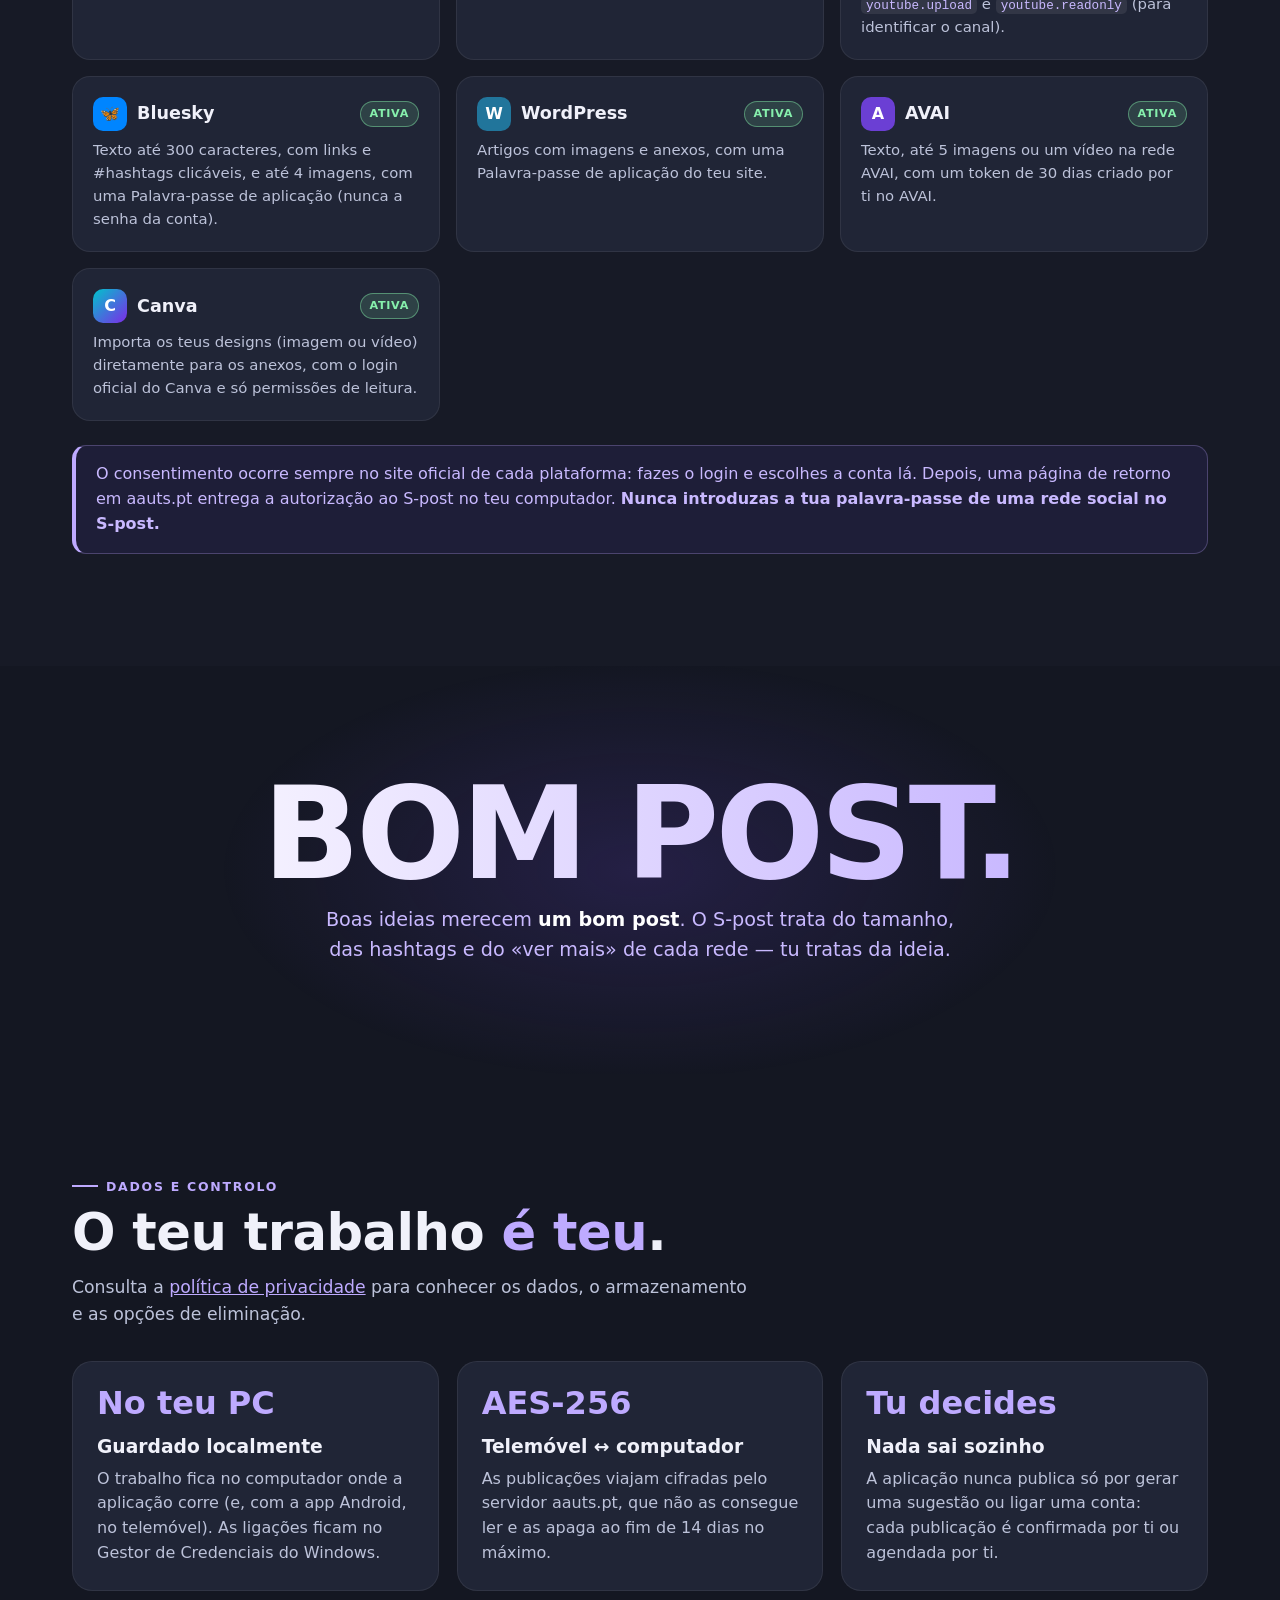
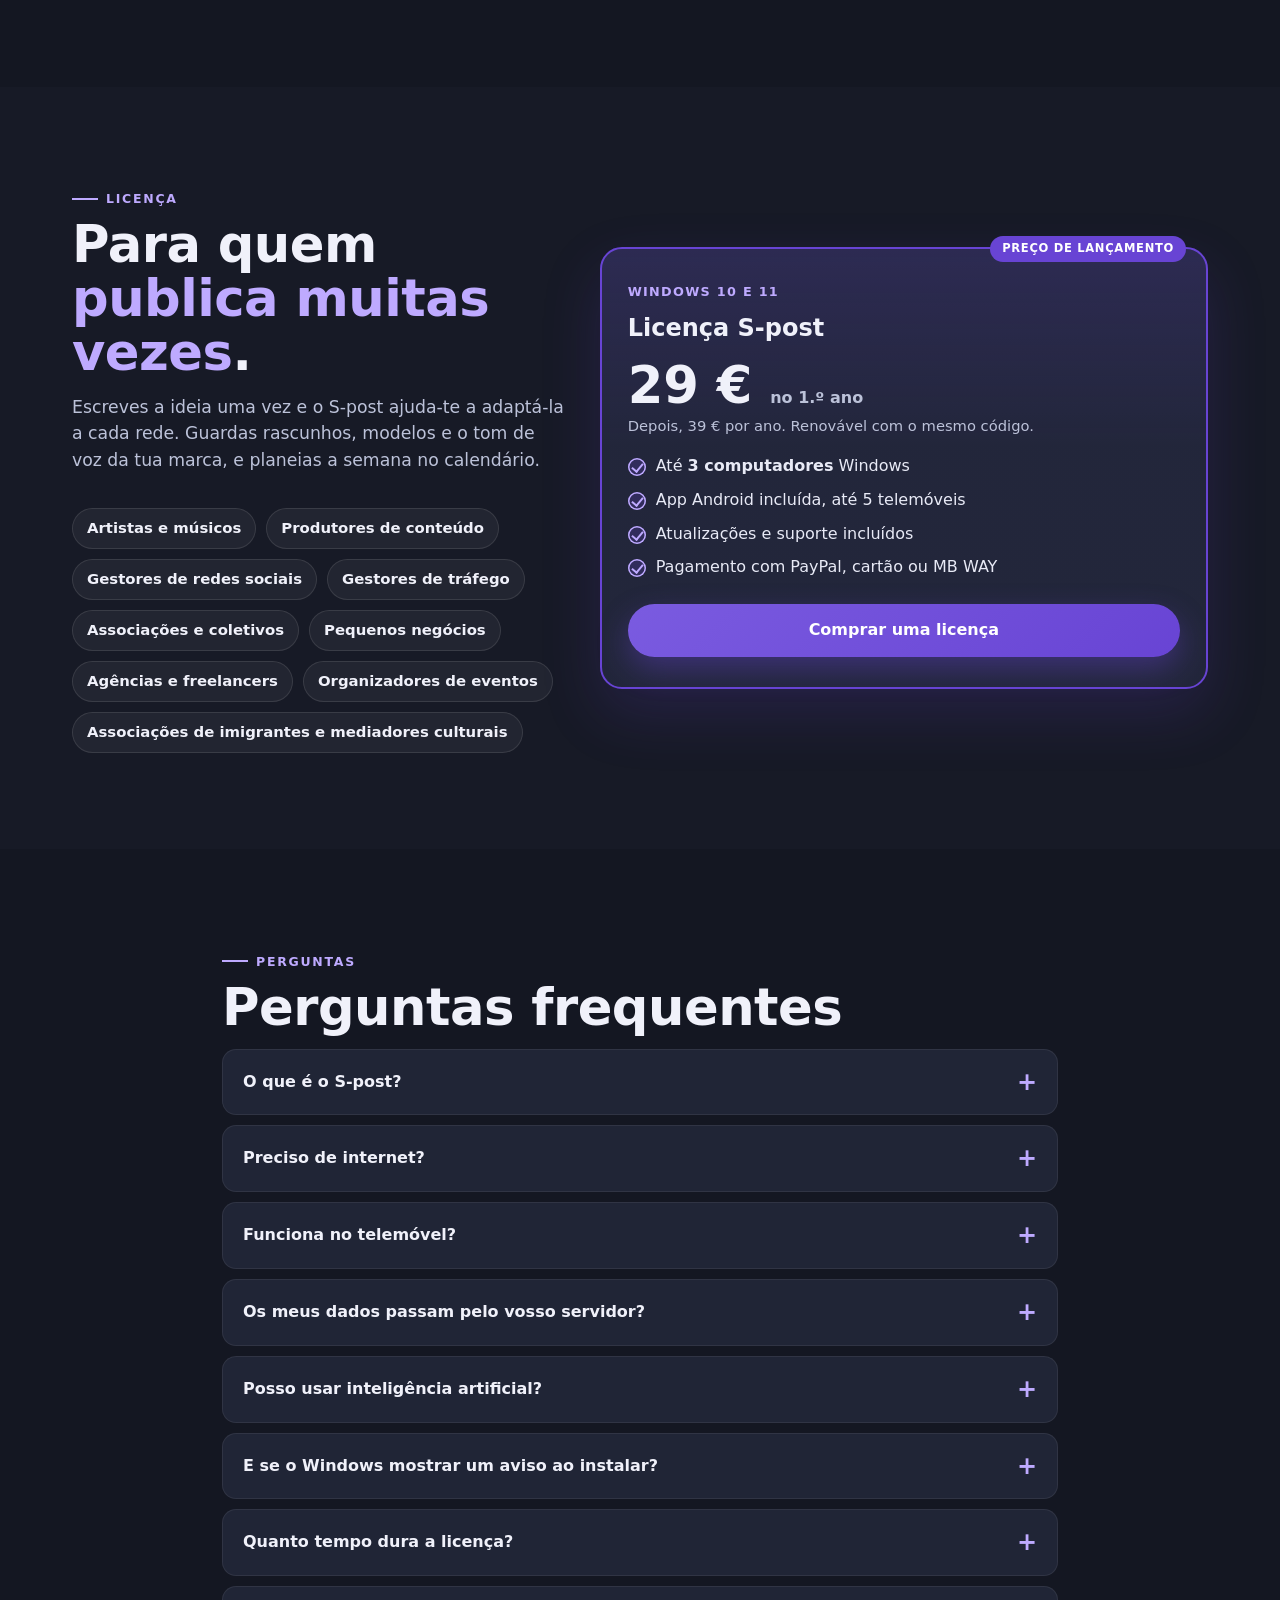
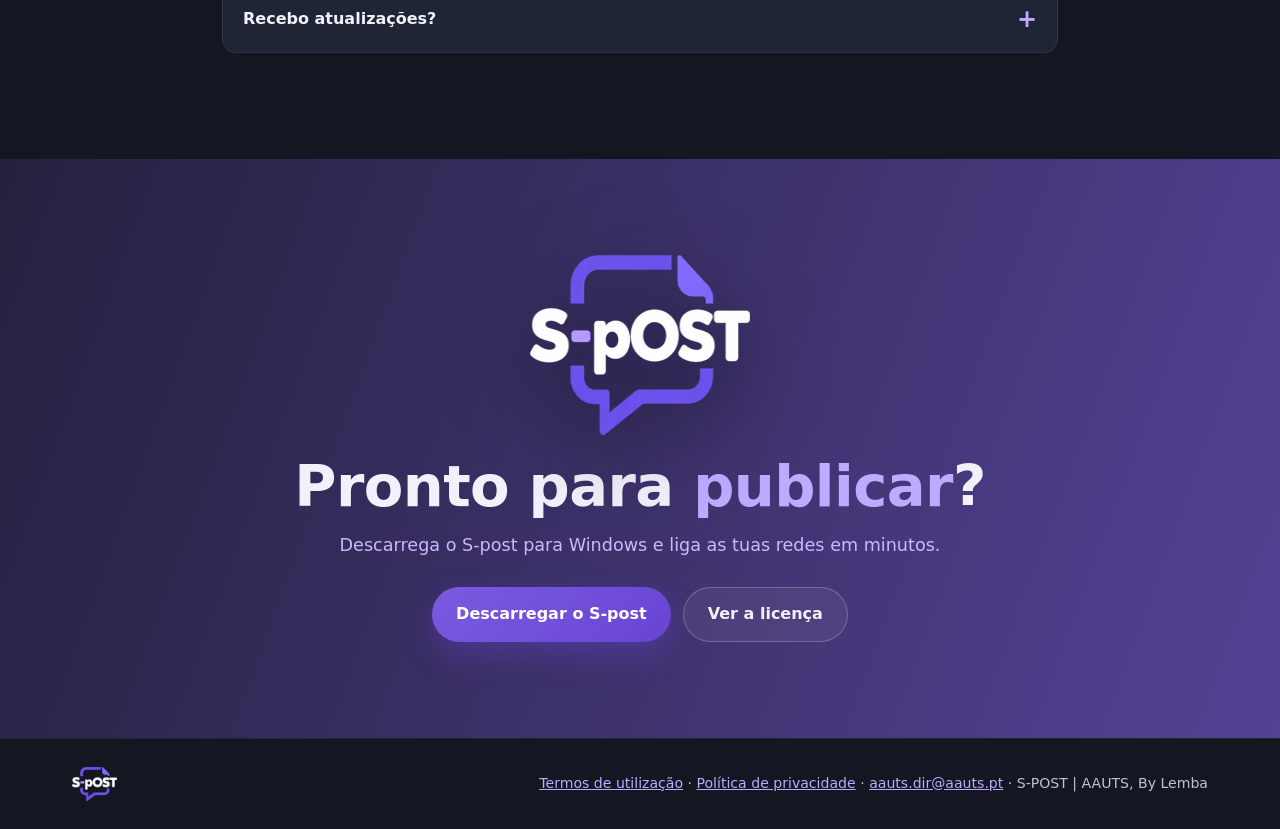
==== commit 417a5644: "Contacto passa a aauts.dir@aauts.pt em todas as páginas Co-Authored-By: Claude Opus 5.5 <noreply@ant" ====
--- a/index.html
+++ b/index.html
@@ -568,7 +568,7 @@
   <div class="wrap">
     <img src="media/logo-spost-branco.webp" alt="S-post" width="240" height="180">
     <span><a href="termos.html">Termos de utilização</a> · <a href="privacidade.html">Política de privacidade</a> ·
-      <a href="mailto:aauts.dir@gmail.com">aauts.dir@gmail.com</a> · S-POST | AAUTS, By Lemba</span>
+      <a href="mailto:aauts.dir@aauts.pt">aauts.dir@aauts.pt</a> · S-POST | AAUTS, By Lemba</span>
   </div>
 </footer>
 
